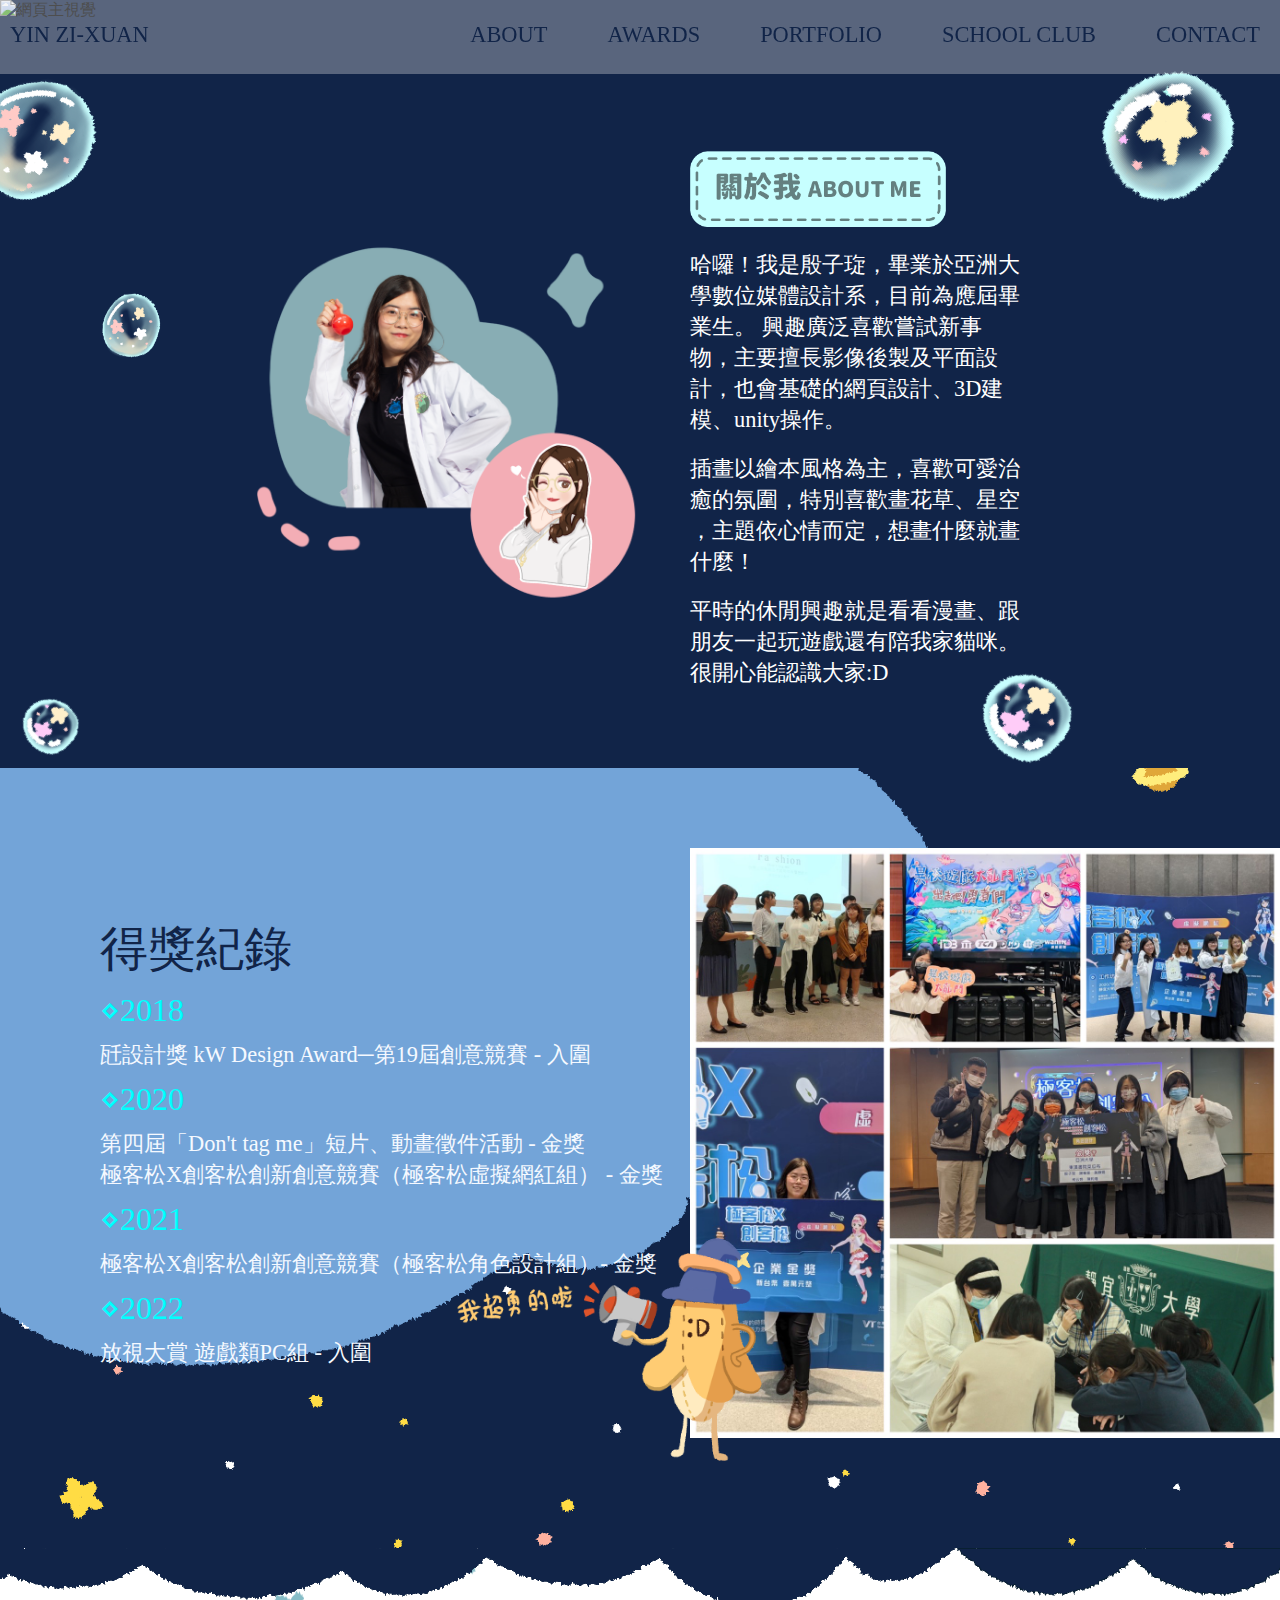
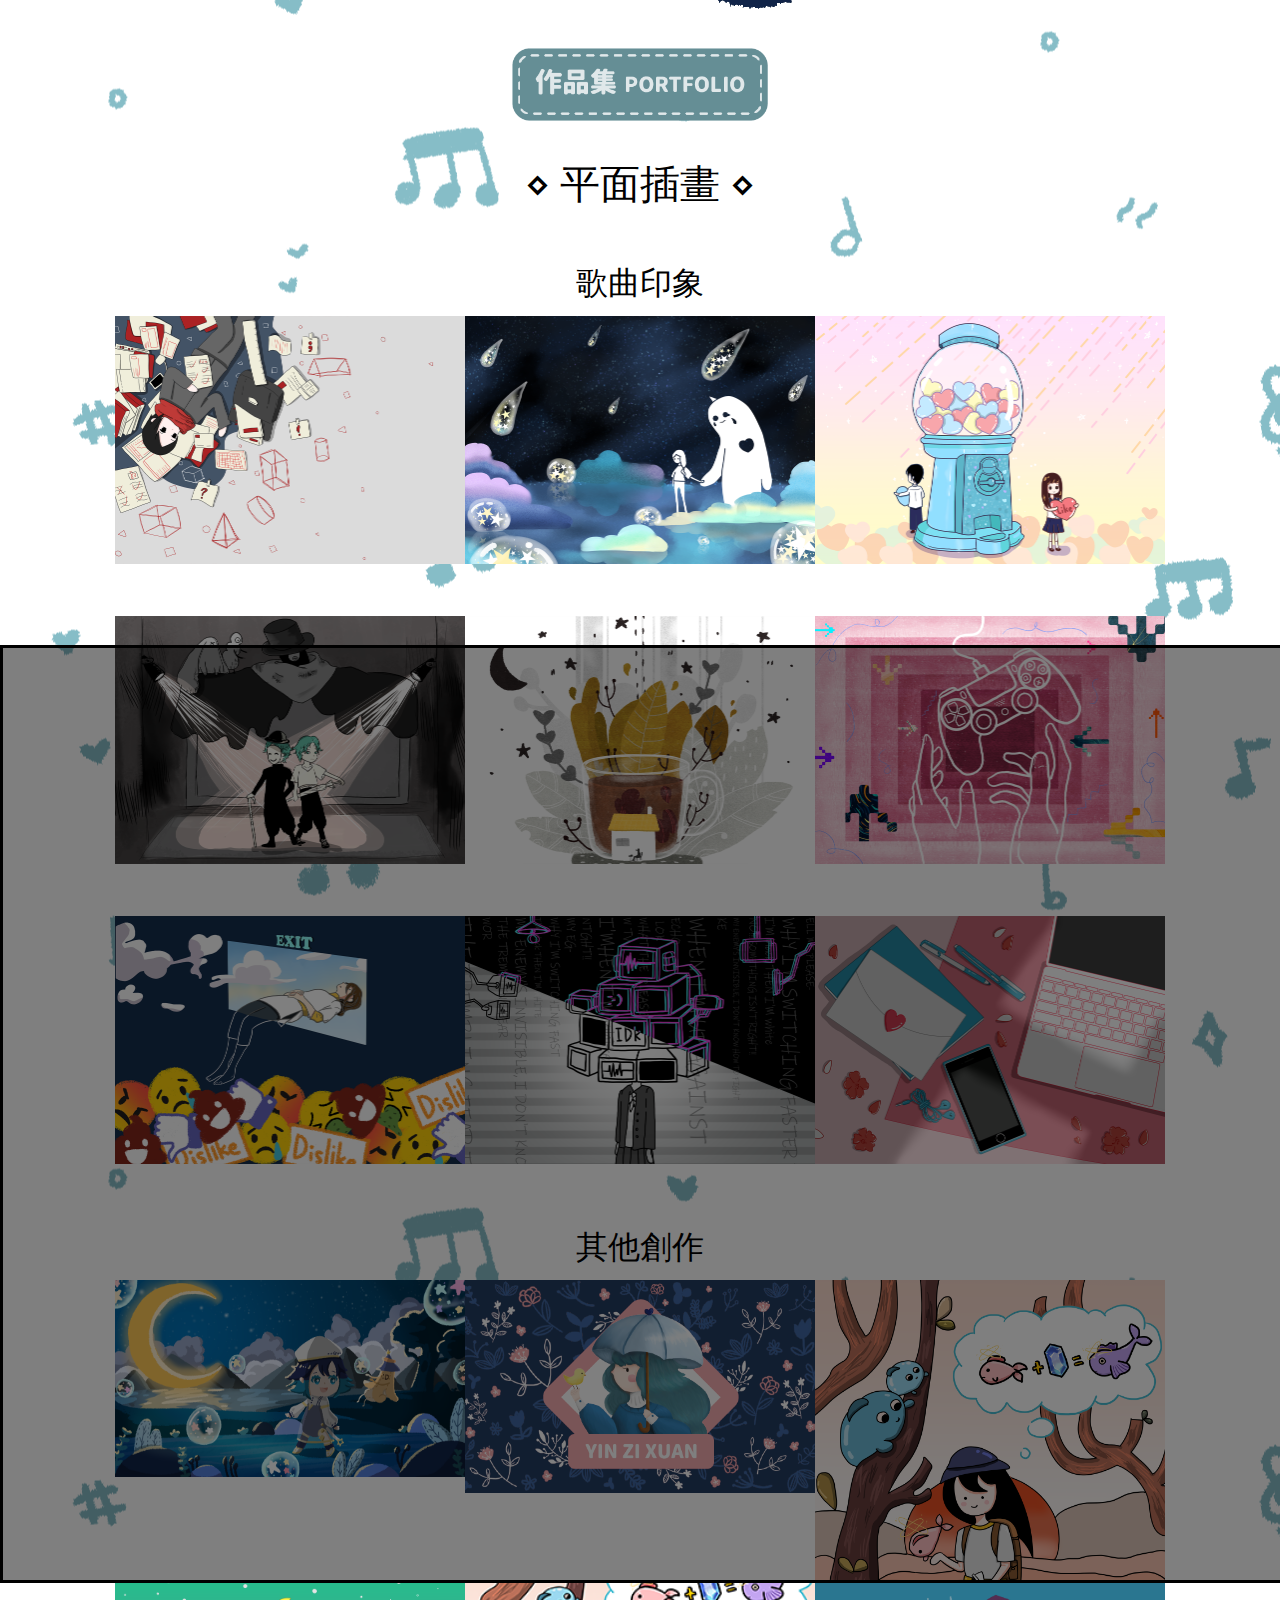
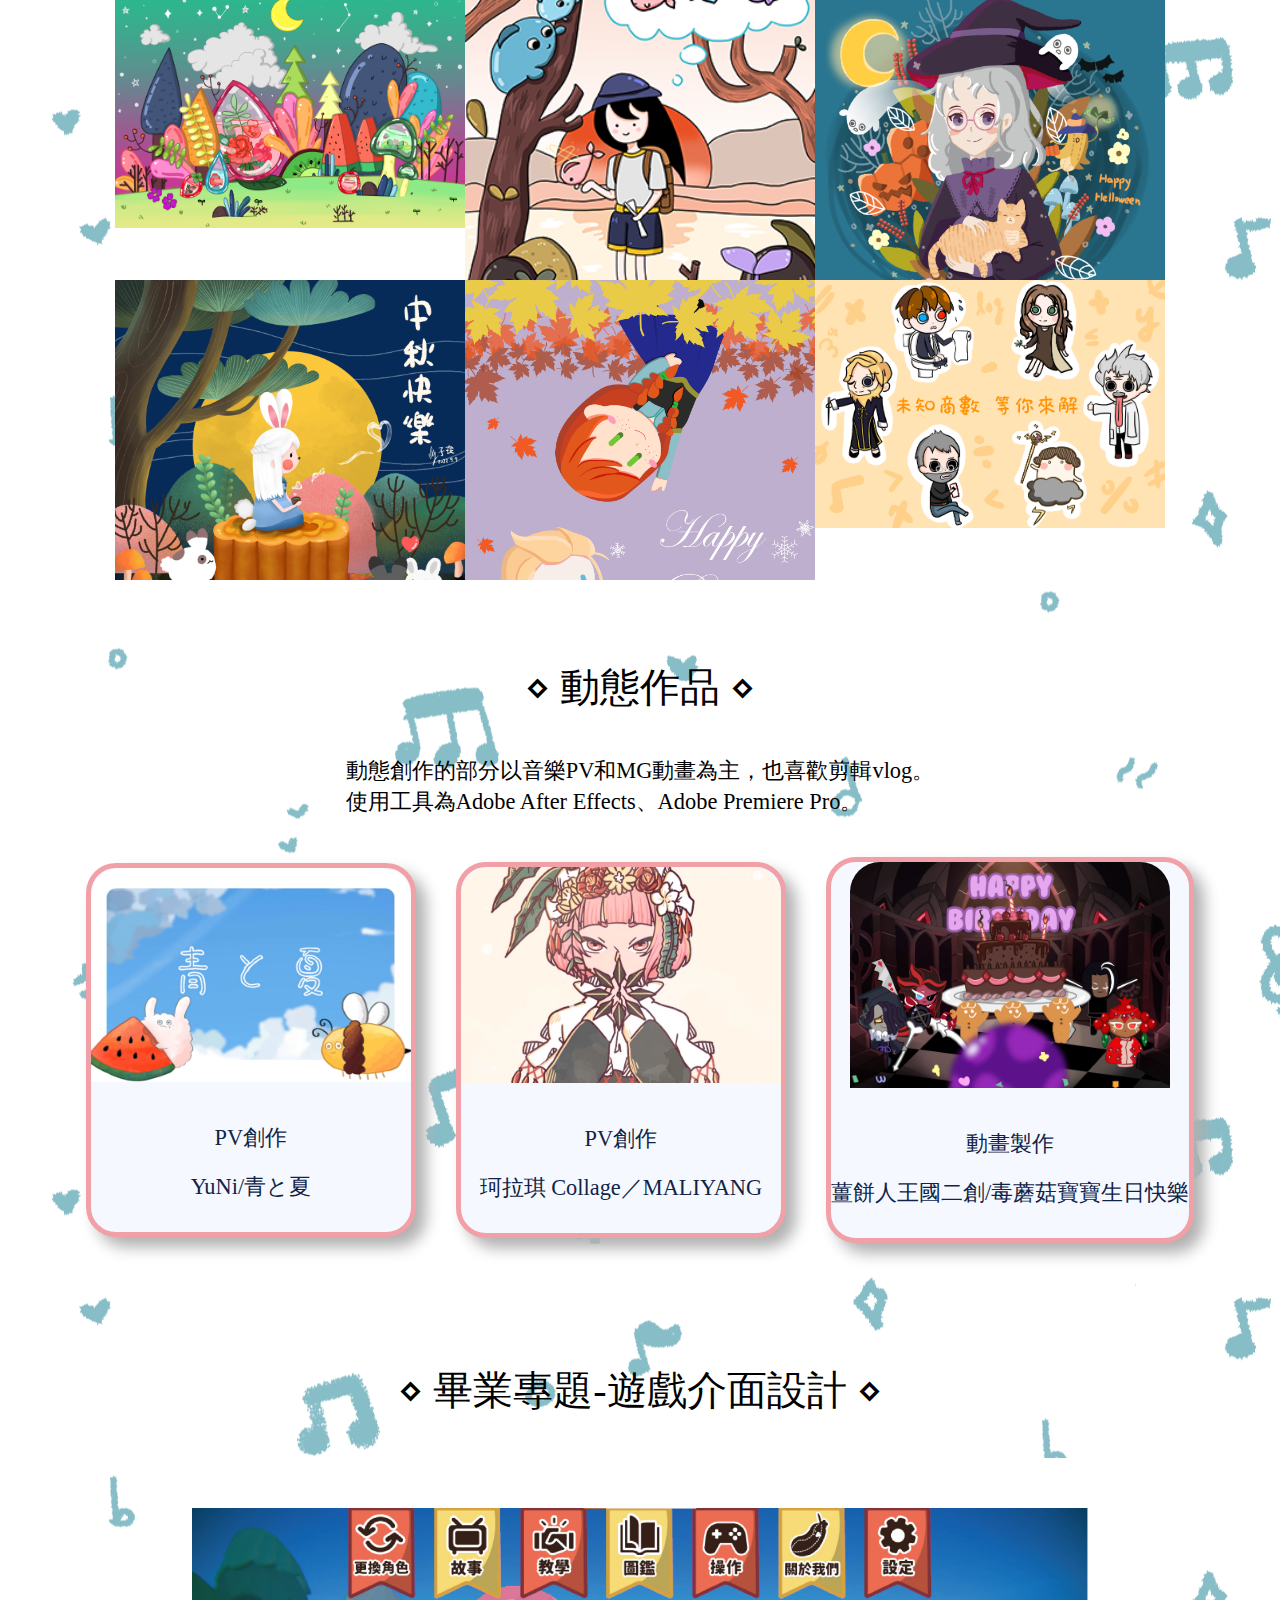
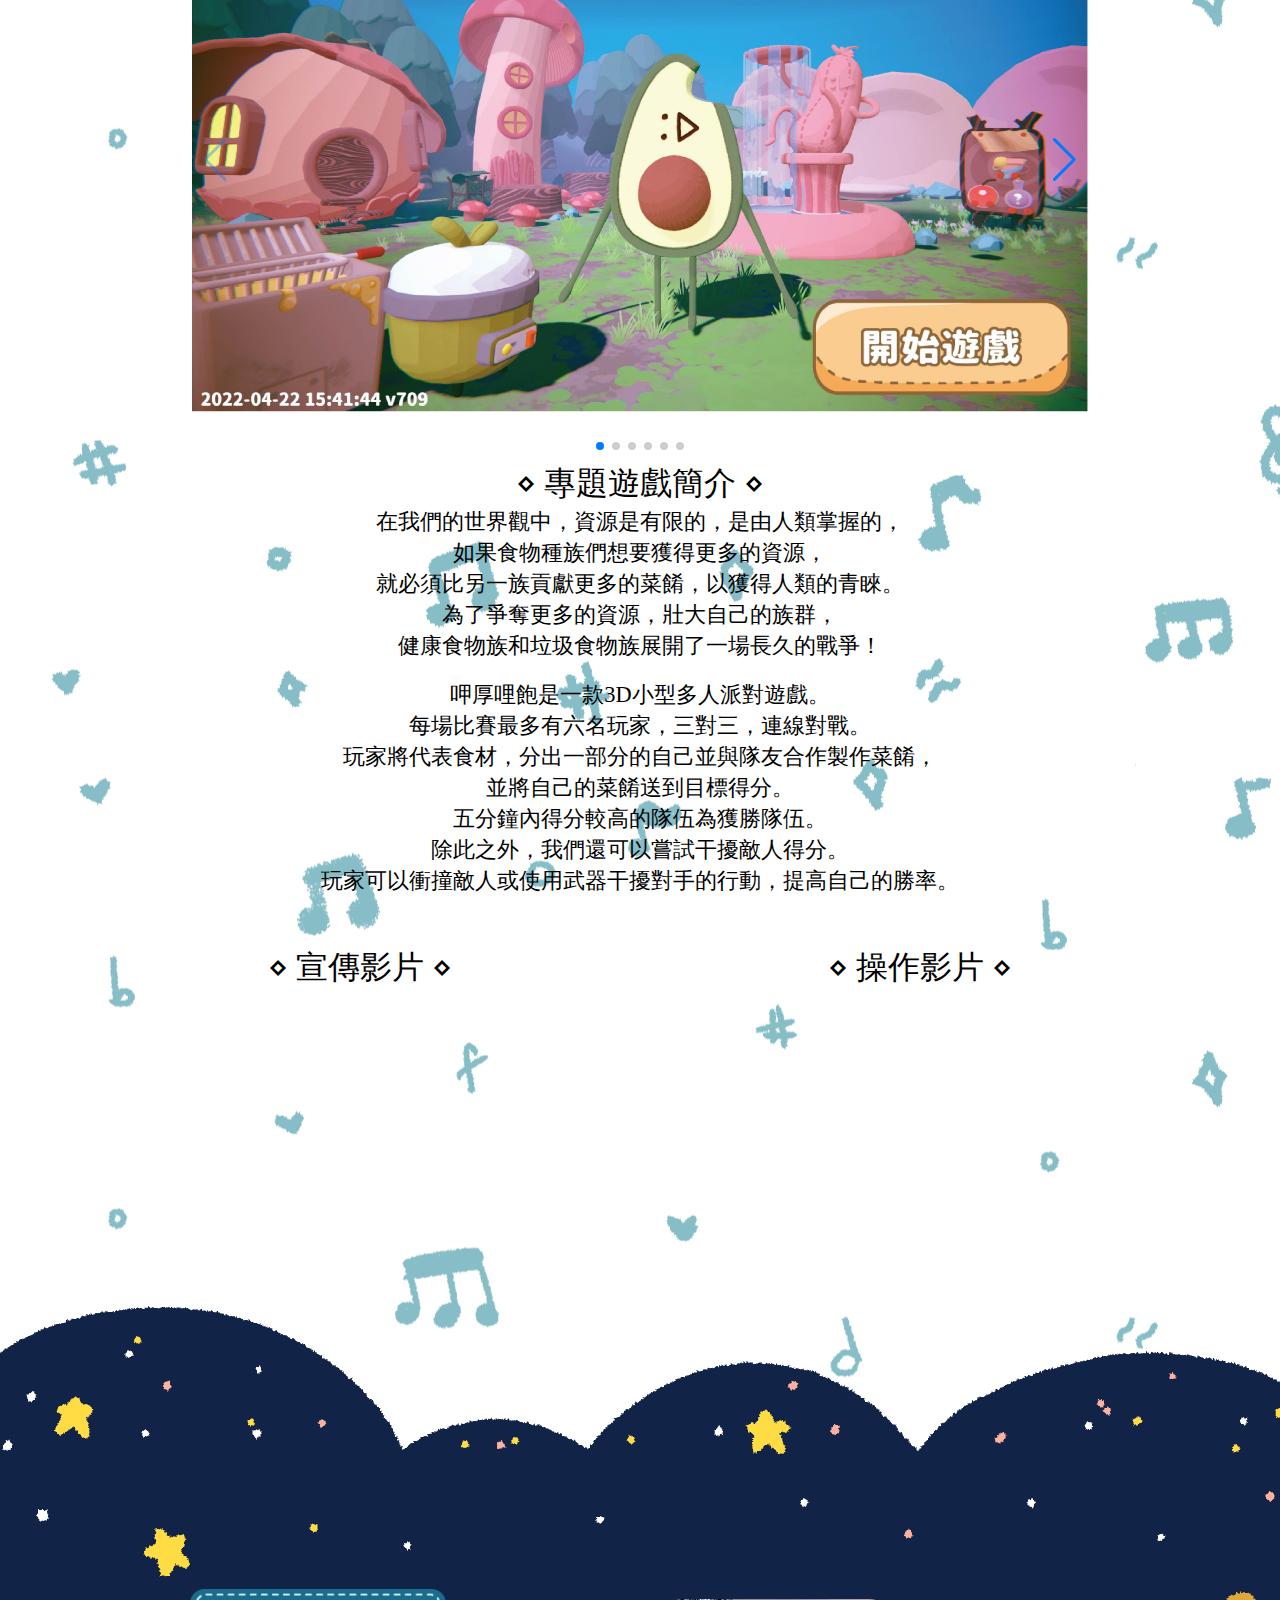
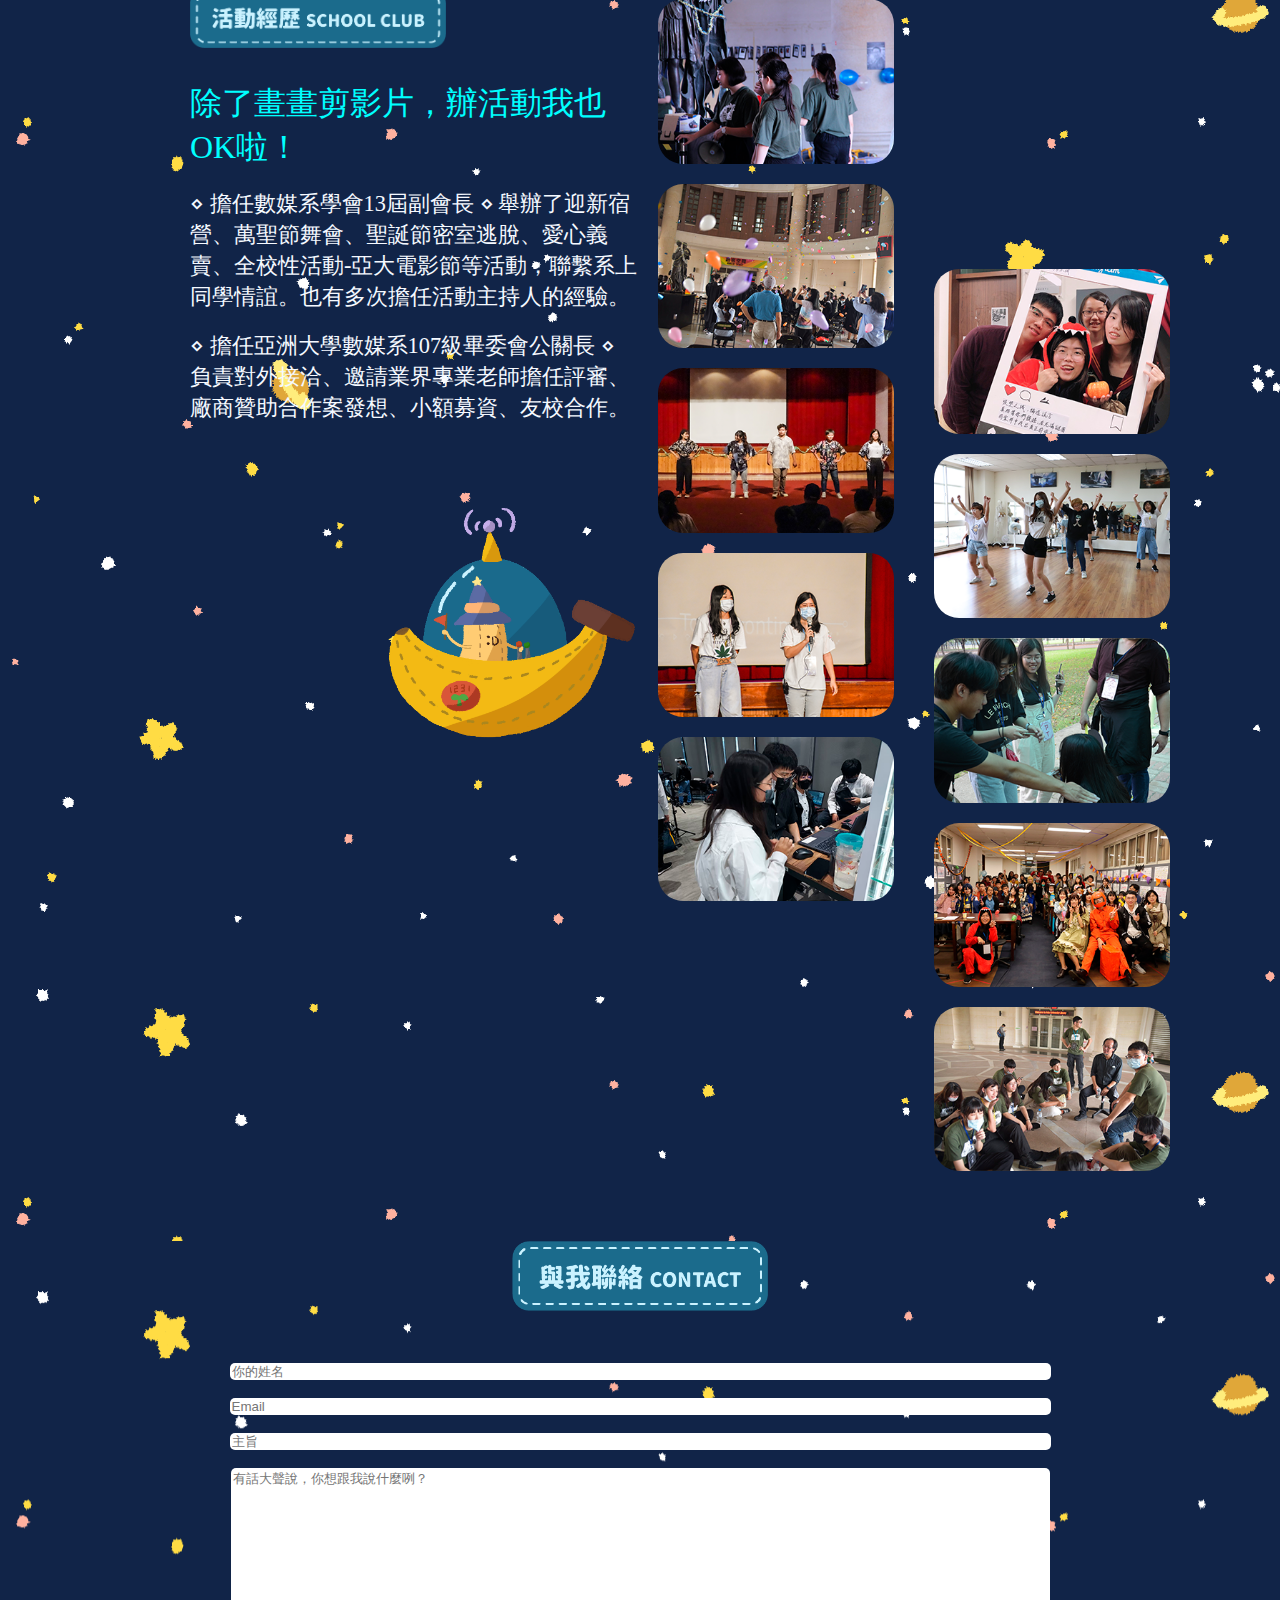
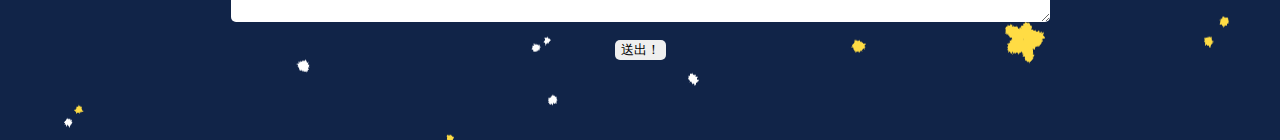
==== index.html @ 39f5e5d0 "更新" ====
<!DOCTYPE html>
<html lang="en">

<head>
    <meta charset="UTF-8">
    <meta http-equiv="X-UA-Compatible" content="IE=edge">
    <meta name="viewport" content="width=device-width, initial-scale=1.0">
    <meta name="viewport" content="width=device-width, initial-scale=1, minimum-scale=1, maximum-scale=1" />
    <title>YIN ZI-XUAN</title>
    <link rel="stylesheet" href="./_css/index.css">
    <link rel="stylesheet" href="https://cdnjs.cloudflare.com/ajax/libs/animate.css/4.1.1/animate.min.css" />
    <link rel="stylesheet" href="https://cdn.jsdelivr.net/npm/swiper@9/swiper-bundle.min.css" />

</head>

<body>
    <header>
        <a name="Top"></a>
        <section id="index">
            <nav>
                <a id="btn_Top" href="#">YIN ZI-XUAN</a>
                <div>
                    <ul>
                        <li><a id="btn_ABout" href="#">ABOUT</a></li>
                        <li><a id="btn_AWARDS" href="#">AWARDS<br></a></li>
                        <li><a id="btn_PORTFOLIO" href="#">PORTFOLIO</a></li>
                        <li><a id="btn_SCHOOL" href="#">SCHOOL CLUB</a></li>
                        <li><a id="btn_CONTACT" href="#">CONTACT</a></li>
                    </ul>
                </div>


            </nav>
            <div>
                <span>Hello!</span>
                <span>I'm Yin ZI-XUAN</span>
            </div>
            <img src="./img/網頁主視覺1130.png" alt="網頁主視覺">
        </section>
    </header>

    <a name="ABOUT"></a>

    <main>
        <section id="ABOUT">
            <div>
                <img src="./img/about.png" alt="殷子琁">
                <div>
                    <div>
                        <img class="titleimg" src="./img/title/about.png" width="200px" alt="">
                    </div>
                    <br>
                    <span>哈囉！我是殷子琁，畢業於亞洲大學數位媒體設計系，目前為應屆畢業生。
                        興趣廣泛喜歡嘗試新事物，主要擅長影像後製及平面設計，也會基礎的網頁設計、3D建模、unity操作。</span><br><br>

                    <span>插畫以繪本風格為主，喜歡可愛治癒的氛圍，特別喜歡畫花草、星空
                        ，主題依心情而定，想畫什麼就畫什麼！</span> <br> <br>

                    <span>平時的休閒興趣就是看看漫畫、跟朋友一起玩遊戲還有陪我家貓咪。</span>

                    <span>很開心能認識大家:D</span>
                </div>
            </div>
            <img src="./img/B1.png" id="BG_bubble">
            <img src="./img/B2.png" id="BG_bubble1">
            <img src="./img/B3.png" id="BG_bubble2">
            <img src="./img/B1.png" id="BG_bubble3">
            <img src="./img/B3.png" id="BG_bubble4">

        </section>

        <a name="AWARDS"></a>

        <section id="AWARDS">
            <div>
                <div>
                    <span class="title_txt">得獎紀錄</span>
                    <span class="title2">⋄2018</span>
                    <span>瓩設計獎 kW Design Award─第19屆創意競賽 - 入圍</span>
                    <span class="title2">⋄2020</span>
                    <span>第四屆「Don't tag me」短片、動畫徵件活動 - 金獎</span>
                    <span>極客松X創客松創新創意競賽（極客松虛擬網紅組） - 金獎</span>
                    <span class="title2">⋄2021</span>
                    <span>極客松X創客松創新創意競賽（極客松角色設計組）- 金獎</span>
                    <span class="title2">⋄2022</span>
                    <span>放視大賞 遊戲類PC組 - 入圍</span>
                </div>
                <img src="./photo/S__5283845.jpg" width="800px" alt="得獎照片">
            </div>
            <img src="./img/Banana_Talk.png" id="Banana_Talk" alt="Banana_Talk">
        </section>

        <a name="PORTFOLIO"></a>

        <section id="PORTFOLIO">
            
            <div id="P_draw">
                <img class="titleimg" src="./img/title/portfolio.png" alt=""><br><br>
                <span class="title_txt">⋄ 平面插畫 ⋄</span>
                <span class="title2">歌曲印象</span>
                
                <dialog class="SongDetail">
                    <figcaption>
                        <img class="animate-zoom" src="">
                        <img class="animate-zoom" src="">
                    </figcaption>
                </dialog>
                <div class="wrapper">
                    <div class="songpic">
                        <img src="./img/song_1.png" alt="">
                    </div>
                    <div class="songpic">
                        <img src="./img/song_3.png" alt="">
                    </div>
                    <div class="songpic">
                        <img src="./img/song_5.png" alt="">
                    </div>
                    <div class="songpic">
                        <img src="./img/song_7.png" alt="">
                    </div>
                    <div class="songpic">
                        <img src="./img/song_9.png" alt="">
                    </div>
                    <div class="songpic">
                        <img src="./img/song_11.png" alt="">
                    </div>
                    <div class="songpic">
                        <img src="./img/song_13.png" alt="">
                    </div>
                    <div class="songpic">
                        <img src="./img/song_15.png" alt="">
                    </div>
                    <div class="songpic">
                        <img src="./img/song_17.png" alt="">
                    </div>
                </div>




                <span class="title2">其他創作</span>
                <div class="wrapper">
                    <div class="otherpic"><img src="./img/other1.png" alt=""></div>
                    <div class="otherpic"><img src="./img/other2.png" alt=""></div>
                    <div class="otherpic"><img src="./img/other3.png" alt=""></div>
                    <div class="otherpic"><img src="./img/other4.png" alt=""></div>
                    <div class="otherpic"><img src="./img/other5.png" alt=""></div>
                    <div class="otherpic"><img src="./img/other6.png" alt=""></div>
                    <div class="otherpic"><img src="./img/other7.png" alt=""></div>
                    <div class="otherpic"><img src="./img/other8.jpg" alt=""></div>
                    <div class="otherpic"><img src="./img/other9.png" alt=""></div>
                </div>

            </div>

            <div id="P_animate">
                <span class="title_txt">⋄ 動態作品 ⋄</span>
                <div>
                    <span>動態創作的部分以音樂PV和MG動畫為主，也喜歡剪輯vlog。</span><br>
                    <span>使用工具為Adobe After Effects、Adobe Premiere Pro。</span>
                </div>
                <div id="card">
                    <a href="https://youtu.be/YUCconDTKC0" target="_blank">
                        <div>
                            <img src="./img/card1.png" alt="">
                            <span>PV創作</span><br>
                            <span>YuNi/青と夏</span>
                        </div>
                    </a>
                    <a href="https://youtu.be/FOV6KeNfFWw" target="_blank">
                        <div>
                            <img src="./img/card2.png" alt="">
                            <span>PV創作</span><br>
                            <span>珂拉琪 Collage／MALIYANG</span>
                        </div>
                    </a>
                    <a href="https://youtu.be/XTz-hQ6F1hE" target="_blank">
                        <div>
                            <img src="./img/card3.png" alt="">
                            <span>動畫製作</span><br>
                            <span>薑餅人王國二創/毒蘑菇寶寶生日快樂</span>
                        </div>
                    </a>
                </div>
            </div>


            <div id="P_foodwar">
                <span class="title_txt">⋄ 畢業專題-遊戲介面設計 ⋄</span>
                <div class="swiper mySwiper">
                    <div class="swiper-wrapper">
                        <div class="swiper-slide"><img src="./img/carousel_1.jpg" alt=""></div>
                        <div class="swiper-slide"><img src="./img/carousel_2.png" alt=""></div>
                        <div class="swiper-slide"><img src="./img/carousel_3.jpg" alt=""></div>
                        <div class="swiper-slide"><img src="./img/carousel_4.jpg" alt=""></div>
                        <div class="swiper-slide"><img src="./img/carousel_5.jpg" alt=""></div>
                        <div class="swiper-slide"><img src="./img/carousel_6.jpg" alt=""></div>
                    </div>
                    <div class="swiper-button-next"></div>
                    <div class="swiper-button-prev"></div>
                    <div class="swiper-pagination"></div>
                </div>
                <div>
                    <div>
                        <span class="title2">⋄ 專題遊戲簡介 ⋄</span>
                        <br>
                        <span>在我們的世界觀中，資源是有限的，是由人類掌握的， <br> 如果食物種族們想要獲得更多的資源，<br> 就必須比另一族貢獻更多的菜餚，以獲得人類的青睞。<br>
                            為了爭奪更多的資源，壯大自己的族群， <br> 健康食物族和垃圾食物族展開了一場長久的戰爭！</span><br><br>

                        <span>呷厚哩飽是一款3D小型多人派對遊戲。 <br>
                            每場比賽最多有六名玩家，三對三，連線對戰。<br>
                            玩家將代表食材，分出一部分的自己並與隊友合作製作菜餚， <br> 並將自己的菜餚送到目標得分。<br>
                            五分鐘內得分較高的隊伍為獲勝隊伍。</span><br>

                        <span>除此之外，我們還可以嘗試干擾敵人得分。<br>
                            玩家可以衝撞敵人或使用武器干擾對手的行動，提高自己的勝率。</span>
                        <div>
                            <div>
                                <span class="title2">⋄ 宣傳影片 ⋄</span>
                                <iframe width="560" height="315" src="https://www.youtube.com/embed/FghEa6_rdyA"
                                    title="YouTube video player" frameborder="0"
                                    allow="accelerometer; autoplay; clipboard-write; encrypted-media; gyroscope; picture-in-picture"
                                    allowfullscreen></iframe>
                            </div>
                            <div>
                                <span class="title2">⋄ 操作影片 ⋄</span>
                                <iframe width="560" height="315" src="https://www.youtube.com/embed/_24FpoMENUA"
                                    title="YouTube video player" frameborder="0"
                                    allow="accelerometer; autoplay; clipboard-write; encrypted-media; gyroscope; picture-in-picture"
                                    allowfullscreen></iframe>
                            </div>

                        </div>

                    </div>
                </div>
            </div>


        </section>

        <a name="SCHOOL"></a>

        <section id="SCHOOL_CLUB">
            <div>
                <img src="./img/title/schoolclub.png" class="titleimg" alt="">
                <div>
                    <span class="title2">除了畫畫剪影片，辦活動我也OK啦！</span>
                    <br><br>
                    <span>⋄ 擔任數媒系學會13屆副會長 ⋄</span>
                    <span>舉辦了迎新宿營、萬聖節舞會、聖誕節密室逃脫、愛心義賣、全校性活動-亞大電影節等活動，聯繫系上同學情誼。也有多次擔任活動主持人的經驗。</span>
                    <br><br>
                    <span>⋄ 擔任亞洲大學數媒系107級畢委會公關長 ⋄</span>
                    <span>負責對外接洽、邀請業界專業老師擔任評審、廠商贊助合作案發想、小額募資、友校合作。
                    </span>
                </div>
                <img src="./img/Banana_UFO.png" alt="Banana_UFO" id="Banana_UFO" class="sticky-top">
            </div>

            <div class="CLUB_photo">
                <!-- img*4-->
                <img src="./photo/1.png" alt="">
                <img src="./photo/2.png" alt="">
                <img src="./photo/4.png" alt="">
                <img src="./photo/5.png" alt="">
                <img src="./photo/7.png" alt="">
            </div>
            <div class="CLUB_photo">
                <!-- img*4-->
                <img src="./photo/6.png" alt="">
                <img src="./photo/8.png" alt="">
                <img src="./photo/9.png" alt="">
                <img src="./photo/11.png" alt="">
                <img src="./photo/12.png" alt="">
            </div>

        </section>

        <a name="CONTACT"></a>

        <section id="CONTACT">
            <div>
                <img class="titleimg" src="./img/title/contact.png" width="400px" alt="">
            </div>
            <br>
            <div id="mail">
                <form enctype="text/plain" accept-charset="utf-8">
                    <!-- 寄件者姓名    -->
                    <input id="nameText" type="text" name="Name" value size="100" rows="3" placeholder="你的姓名" required>

                    <br>
                    <!-- 寄件者email -->
                    <input id="emailText" type="email" name="Email" value size="100" placeholder="Email" required>
                    <br>
                    <!-- 郵件主旨 -->
                    <input id="subText" type="text" name="Subject" value size="100" aria-invalid="false"
                        placeholder="主旨" required>
                    <br>
                    <!-- 郵件內容 -->
                    <textarea id="bodyText" name="your-message" cols="100" rows="10" aria-required="true"
                        aria-invalid="false" placeholder="有話大聲說，你想跟我說什麼咧？" required></textarea>
                    <br>
                    <!-- 傳送按鈕 -->
                    <div>
                        <input type="button" value="送出！" onclick="submitHandler();">
                        <a id="mailTo"></a>
                    </div>

                </form>
            </div>

        </section>
    </main>

    <script src="https://code.jquery.com/jquery-3.6.0.min.js"></script>
    <script src="https://cdn.jsdelivr.net/npm/swiper@9/swiper-bundle.min.js"></script>
    <script src="./_js/index.js"></script>
</body>

</html>
---- _css/index.css ----
/* 字型引用 */
@font-face {
    font-family: 'GenJyuuGothic-Heavy';
    src: local("GenJyuuGothic-Heavy"),
        url('../fort/GenJyuuGothic-Heavy.woff') format("woff"),
        url('../fonts/GenJyuuGothic-Heavy.ttf') format("opentype"),
        url('../fonts/GenJyuuGothic-Heavy..eot') format("embedded-opentype");
}

:root {
    --MainBlue: #112448;
    --White: #f5f9ff;
    --Pink: #F2A0A7;
}


/* 字型 */
body {
    font-family: GenJyuuGothic-Heavy;
    overflow-x: hidden;
    margin: 0;
}

span {
    font-size: 1.4rem;
}

a {
    text-decoration: none;
    color: var(--MainBlue)
}

section {
    padding: 0 0 50px 0;
}

#CONTACAT {
    background-image: url(./img/bg_star.png);
    background-repeat: repeat;


}

#ABOUT {
    background-color: var(--MainBlue);
    color: white;
    position: relative;
    display: flex;
    flex-direction: row;
    align-items: center;
    justify-content: center;
    padding: 80px;
}

#ABOUT>div {
    display: inline-flex;
    flex-direction: row;
    width: 60vw;
    display: flex;
    align-items: center;
    justify-content: center;
    padding: 0 30px;
    min-width: 300px;

}

#ABOUT>div>img {
    width: 30vw;
    padding-right: 50px;
}

#ABOUT>div>div>img {
    width: 10vw;
}

nav {
    background-color: rgba(228, 228, 228, 0.342);
    display: flex;
    flex-direction: row;
    align-items: center;
    justify-content: space-between;
    position: fixed;
    left: 0;
    top: 0;
    width: 100%;
    z-index: 1025;
    font-size: 1.4rem;
    color: var(--MainBlue);
    padding: 0 40px 0 10px;
}

nav>div>ul {
    display: flex;
}

nav>div>ul>li {
    list-style-type: none;
    text-align: center;
    margin: 0 30px;
}

nav>a:after,
nav>div>ul>li>a:after {
    display: block;
    content: '';
    border-bottom: solid 3px var(--MainBlue);
    transform: scaleX(0);
    transform-origin: 0%;
    transition: transform 250ms ease-in-out;
}

nav>a:hover:after,
nav>div>ul>li>a:hover:after {
    transform: scaleX(1);
}

#index {
    background-color: var(--MainBlue);
    position: relative;
}

#index>img {
    width: 100%;
    margin: auto;
}

#index>div {
    display: flex;
    flex-direction: column;
    position: absolute;
    left: 250px;
    top: 130px;
}

#index>div>span {
    font-size: 5rem;
    -webkit-text-stroke: 3px var(--White);
    color: transparent;
    border-radius: 10px;
    padding: 15px;
    letter-spacing: 0.02em;
}

#AWARDS {
    background-image: url(../img/bg_award.png), url(../img/bg_star.png);
    background-repeat: no-repeat, repeat;
    background-position: bottom left, center;
    position: relative;
    display: flex;
    align-items: flex-start;
    justify-content: center;
    padding: 80px 0px;
    width: 100%;
}

#AWARDS>div {
    display: flex;
    align-items: center;
    justify-content: space-between;
    color: var(--White);
    padding: 0px 0px 30px 100px;

}

#AWARDS>div>img {
    width: 50%;
}

#AWARDS>div>div {
    display: flex;
    flex-direction: column;
}

#AWARDS div>span.title2{
    color: aqua;
}

#AWARDS div>span.title_txt{
    color:var(--MainBlue);
    font-size: 3rem;
}

#PORTFOLIO {
    padding: 100px 0px;
    display: flex;
    flex-direction: column;
    align-items: center;
    justify-content: center;
    background-image: url(../img/bg_boder.png),url(../img/bg_bodertop.png), url(../img/bg.png);
    background-repeat: repeat-x,repeat-x, repeat;
    background-position: top,bottom,center;
}

#PORTFOLIO .title_txt{
    margin-bottom: 40px;
}

#PORTFOLIO>div {
    display: flex;
    flex-direction: column;
    align-items: center;
    justify-content: center;
}

#P_draw{
    text-align: center;
}

#P_animate>div>a>div {
    display: flex;
    flex-direction: column;
    align-items: center;
    justify-content: center;
    border: 5px solid var(--Pink);
    border-radius: 30px;
    background-color: var(--White);
    padding: 0px 0px 30px 0px;
    transition: transform 0.3s ease;
    -webkit-box-shadow: 10px 10px 15px 0px rgba(176, 176, 176, 1);
    -moz-box-shadow: 10px 10px 15px 0px rgba(176, 176, 176, 1);
    box-shadow: 10px 10px 15px 0px rgba(176, 176, 176, 1);
}

#P_animate>div>a>div:hover {
    transform: translateY(-10%);
}

#card {
    display: flex;
    flex-direction: row;
    align-items: center;
    justify-content: center;
}

#card>a {
    padding: 40px 20px;

}

#P_animate>div>a>div>img {
    width: 25vw;
    margin-bottom: 40px;
    border-radius: 30px 30px 0 0;
}

#P_animate{
    padding: 80px 0;
}

#P_foodwar>div{
    width: 70vw;
    display: flex;
    flex-direction: column;
    align-items: center;
    justify-content: center;
    text-align: center;
}

#P_foodwar>div>div>div{
    display: flex;
    padding: 50px 0;
}
/* ------------------------ */
 .swiper {
      width: 100%;
      height: 100%;
    }

    .swiper-slide {
      text-align: center;
      font-size: 18px;
      background: #fff;
      display: flex;
      justify-content: center;
      align-items: center;
    }

    .swiper-slide img {
      display: block;
      width: 100%;
      height: 100%;
      object-fit: cover;
    }

/* ----------------------------------- */


#SCHOOL_CLUB {
    background-image: url(../img/bg_star.png);
    display: flex;
    justify-content: center;
    padding: 100px 0 60px 100px;
    position: relative;
    color: var(--White);
}


#SCHOOL_CLUB>div:nth-child(1) {
    width: 35vw;
}


#SCHOOL_CLUB>div:nth-child(2) {
    padding: 30px 10px;

}

#SCHOOL_CLUB>div:nth-child(3) {
    padding: 300px 10px 0px 10px;

}

#SCHOOL_CLUB>div:nth-child(1)>img:nth-child(1){
    width: 20vw;
    margin:30px 0px;
}

#SCHOOL_CLUB span.title2{
    color: aqua;
}



.CLUB_photo {
    display: flex;
    flex-direction: column;
    width: 20vw;
}

.CLUB_photo img {
    margin: 10px;
    border-radius: 25px;
    border: 2px;
}


#CLUB_photo2 {
    margin-top: 200px;
}

#Banana_UFO {
    position: sticky;
    top: 0;
    width: 20vw;
    float: right;
    padding-top: 70px;

}

#CLUB_text {
    width: 70%;
    color: var(--White);

}

.titleimg {
    width: 20vw;
}

.title_txt {
    font-size: 2.5rem;
}

.title2{
    font-size: 2rem;
    margin: 10px 0px;
}

.SongDetail{
    /* position:fixed; */
    width: 100vw;
    height: 100vh;
    background-color: hsla(0, 0%, 0%, 0.5);

    display: flex;
    flex-direction: column;
    justify-content: center;
    align-items: center;

    z-index:50 ;
}

#P_draw>dialog>figcaption{
    display: flex;
    align-items: center;
    justify-content: center;
}

#P_draw>dialog img{
    width: 45vw;
    padding: 30px;
}

.wrapper {
    display: grid;
    grid-template-columns: 1fr 1fr 1fr;
  }

  .wrapper>div{
    width: 350px;
    height: 300px;
    overflow: hidden;
  }

  .wrapper>div>img{
    width: 100%;
    object-fit: cover;
  }

#CONTACT {
    background-image: url(../img/bg_star.png);
    display: flex;
    flex-direction: column;
    align-items: center;
}

#mail>form {
    width: 70vw;
    display: flex;
    flex-direction: column;
    align-items: center;
    justify-content: center;
    padding: 30px;
}



/* 背景裝飾 */
#BG_bubble {
    position: absolute;
    top: 0;
    left: -30px;
    rotate: 45deg;
    width: 10vw;
}

#BG_bubble1 {
    position: absolute;
    top: 0;
    right: 30px;
    rotate: 45deg;
    width: 12vw;
}

#BG_bubble2 {
    position: absolute;
    bottom: 10px;
    left: 20px;
    rotate: 45deg;
    width: 5vw;
}

#BG_bubble3 {
    position: absolute;
    top: 220px;
    left: 100px;
    width: 5vw;
}

#BG_bubble4 {
    position: absolute;
    bottom:0;
    right: 200px;
    rotate: 45deg;
    width: 8vw;
}

#Banana_Talk {
    position: absolute;
    bottom: 80px;
    left: 450px;
    width: 25vw;
}

#bodertop {
    position: absolute;
    top: -170px;
    left: 0;
    width: 100%;
    overflow: hidden;

}

input {
    border: 0px;
    border-radius: 5px;

}

textarea {
    border: 0px;
    border-radius: 5px;
}
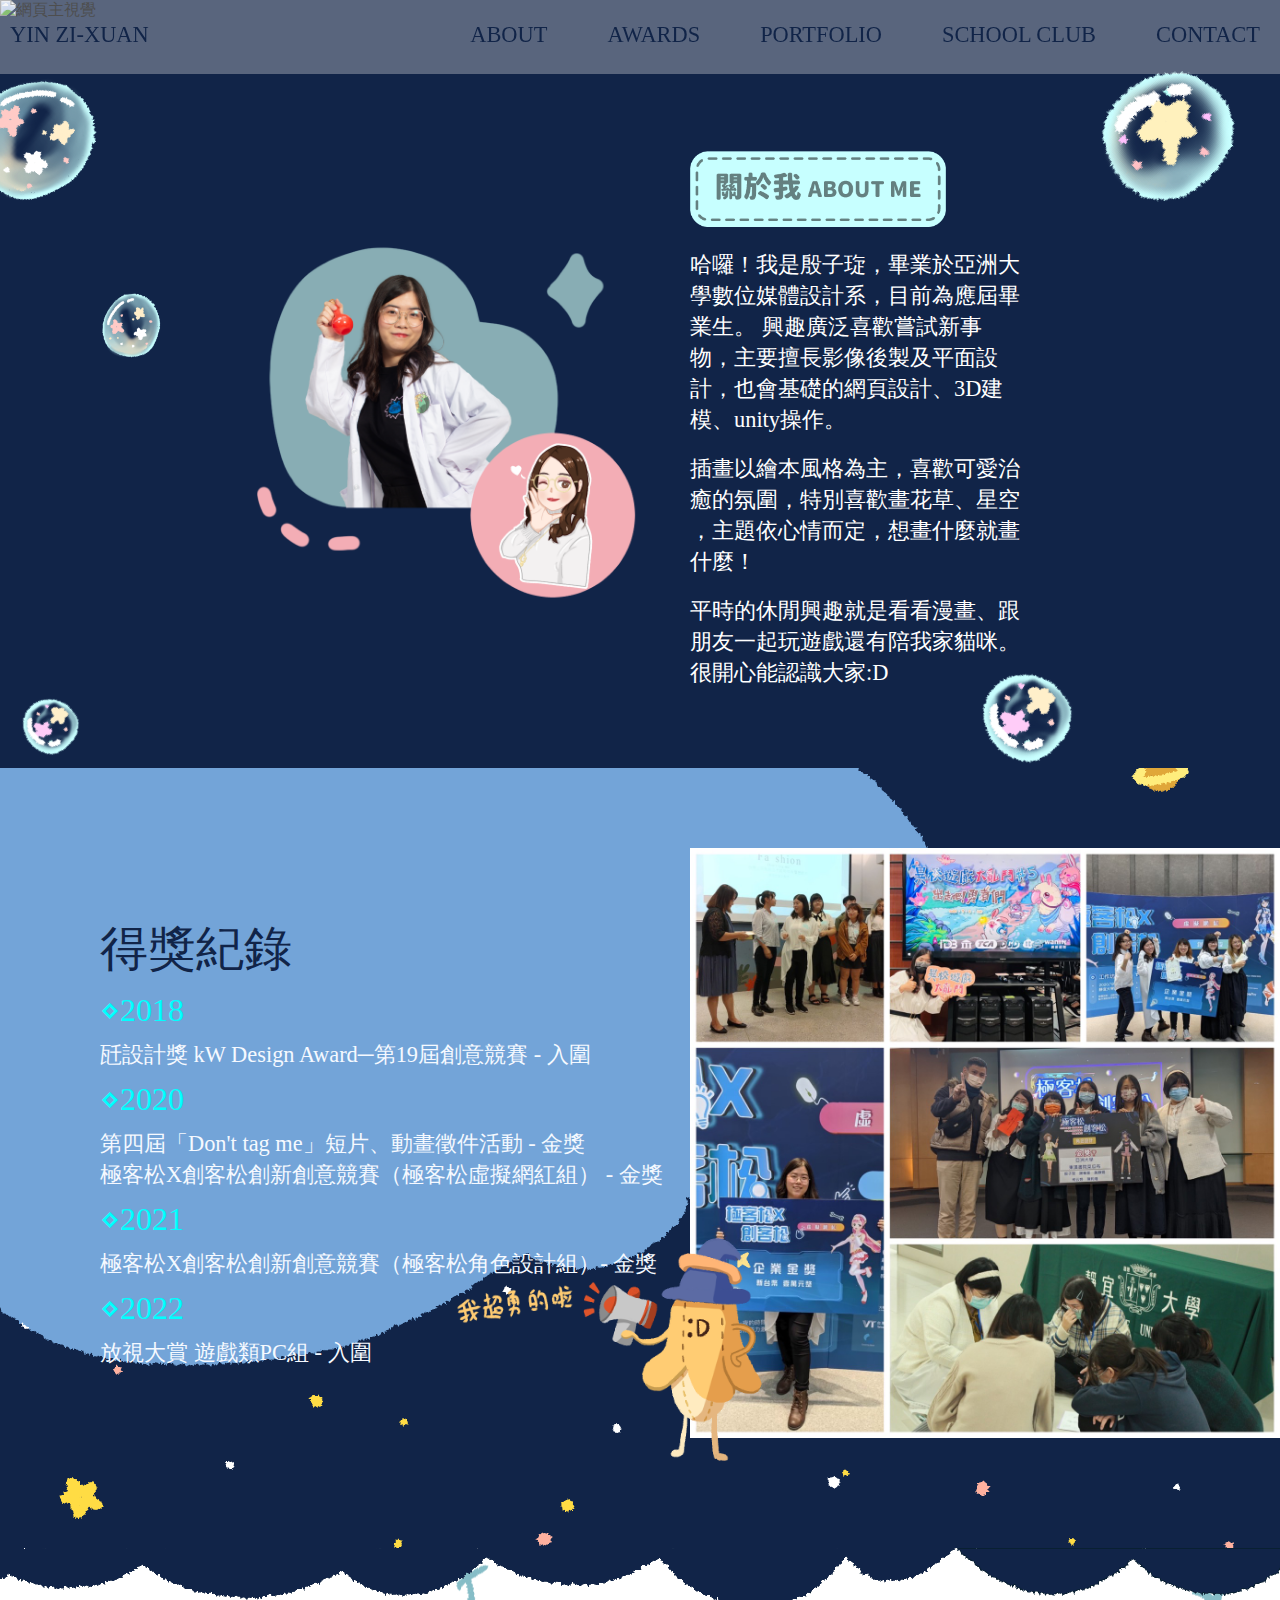
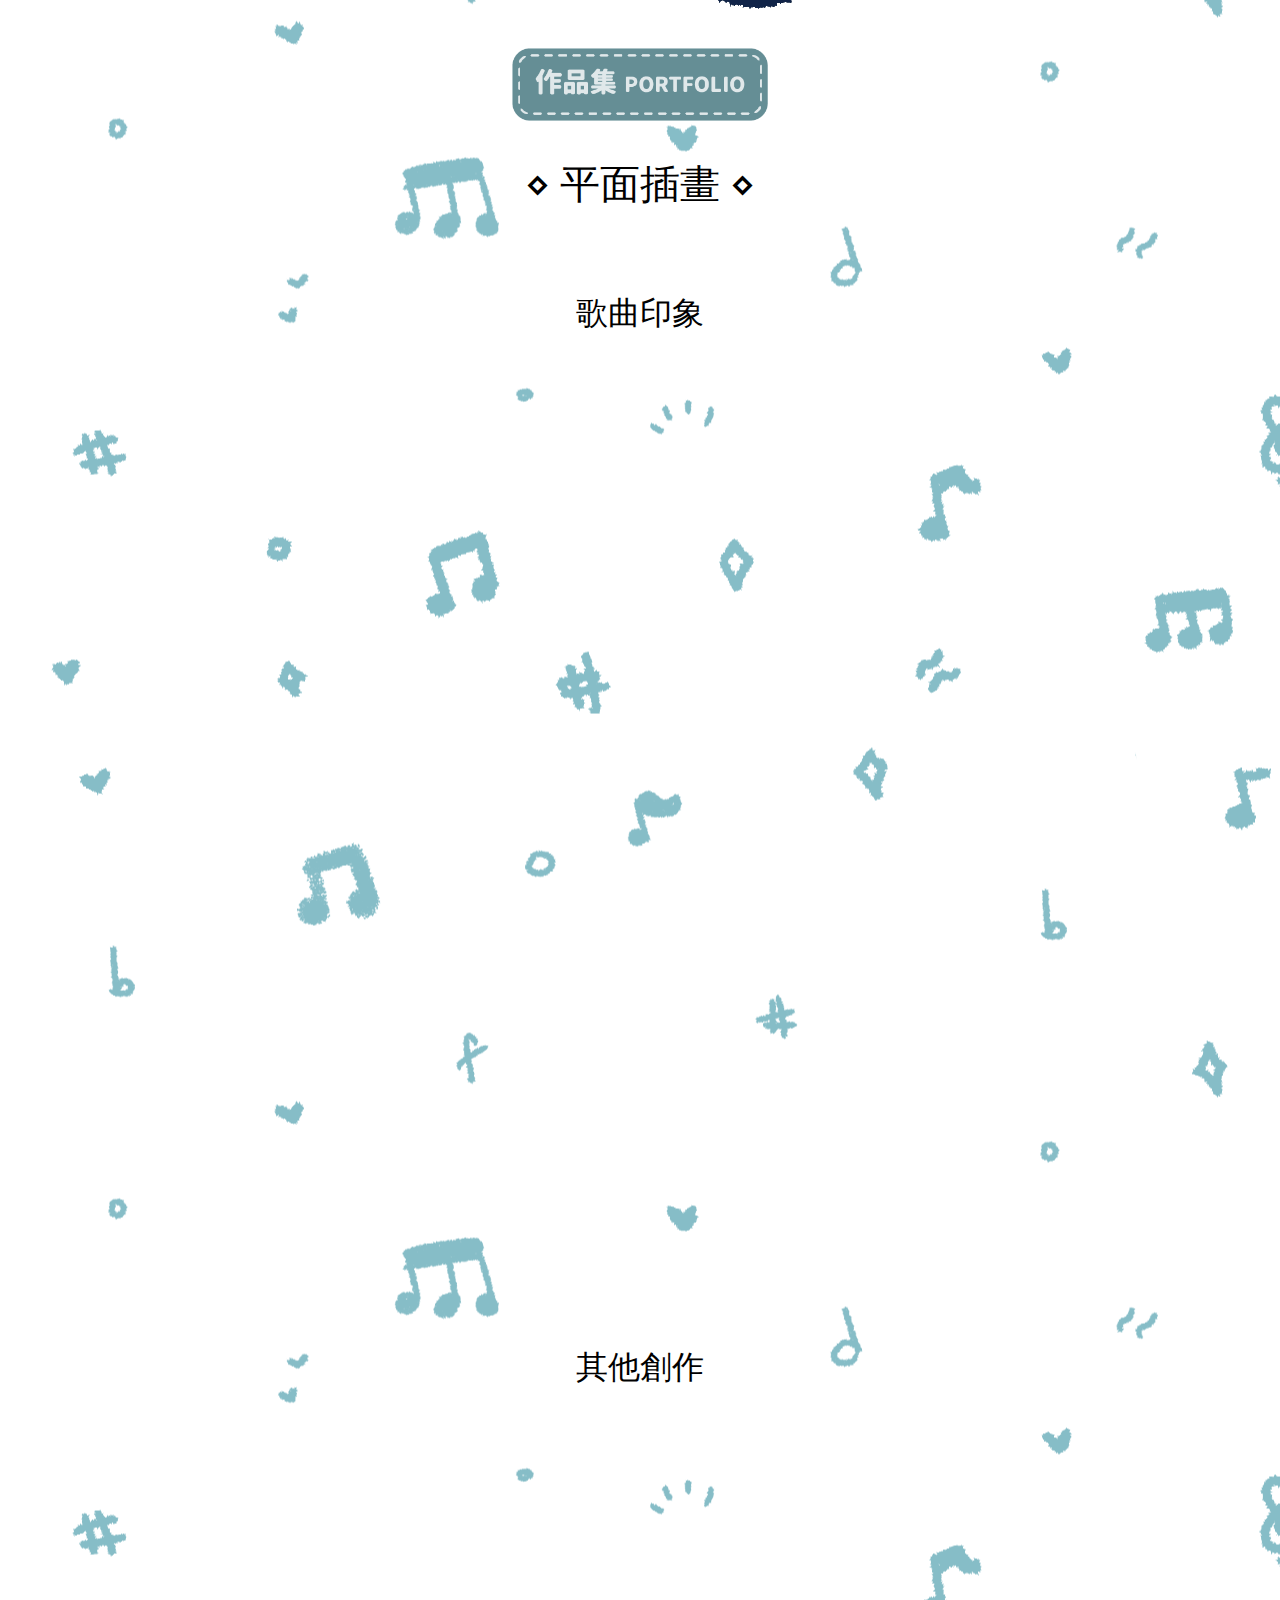
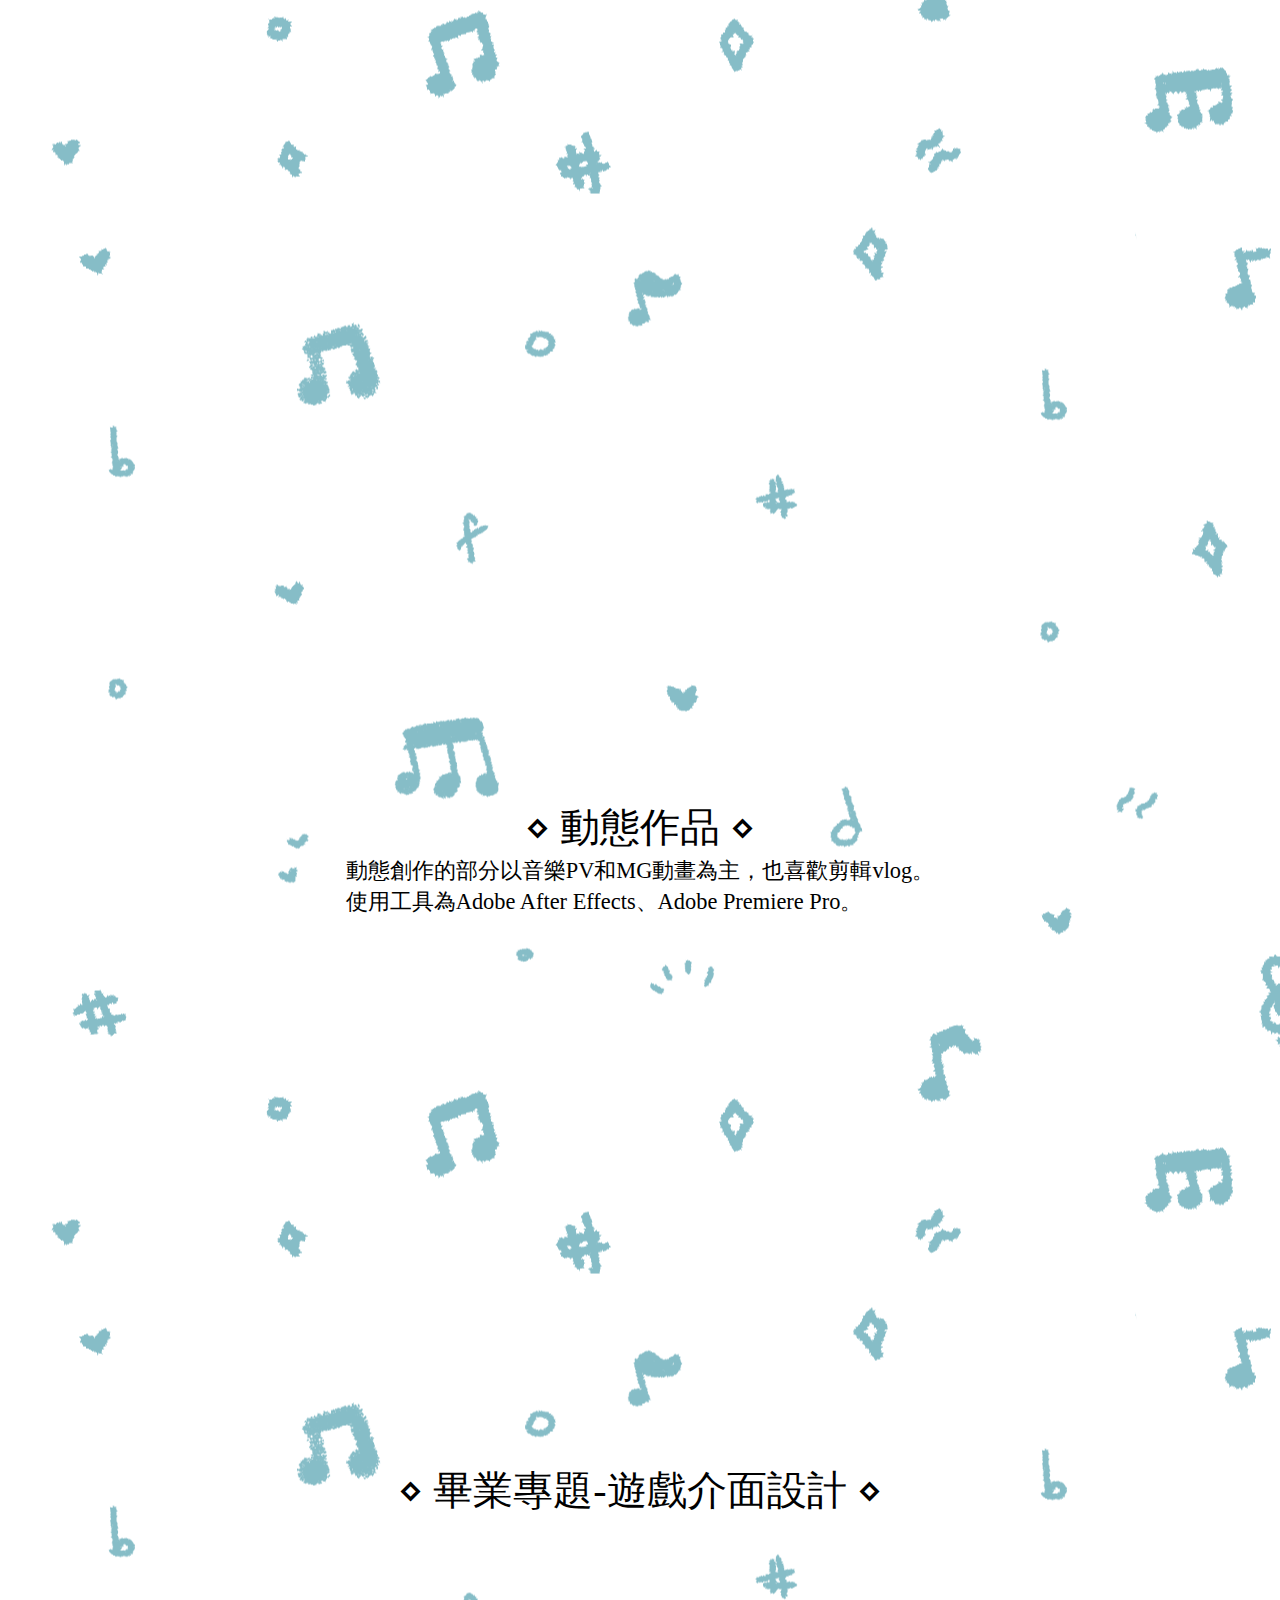
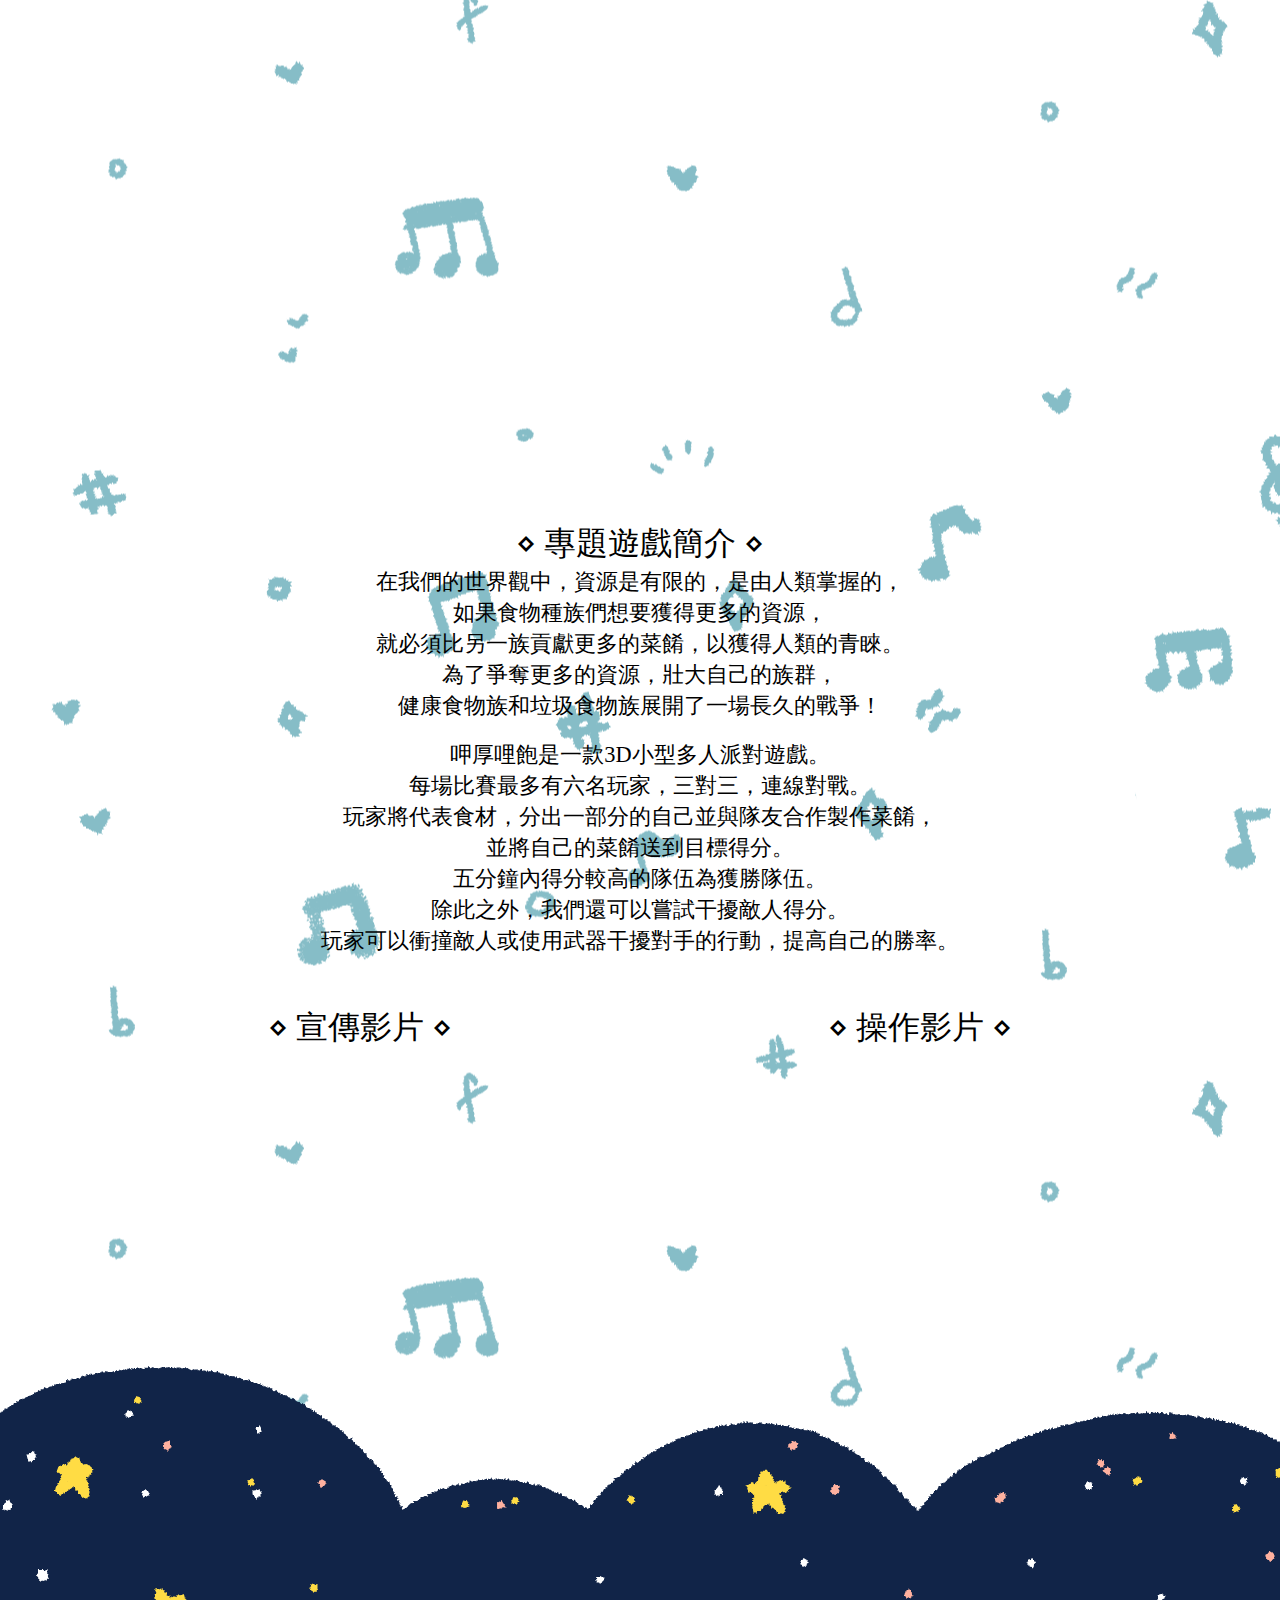
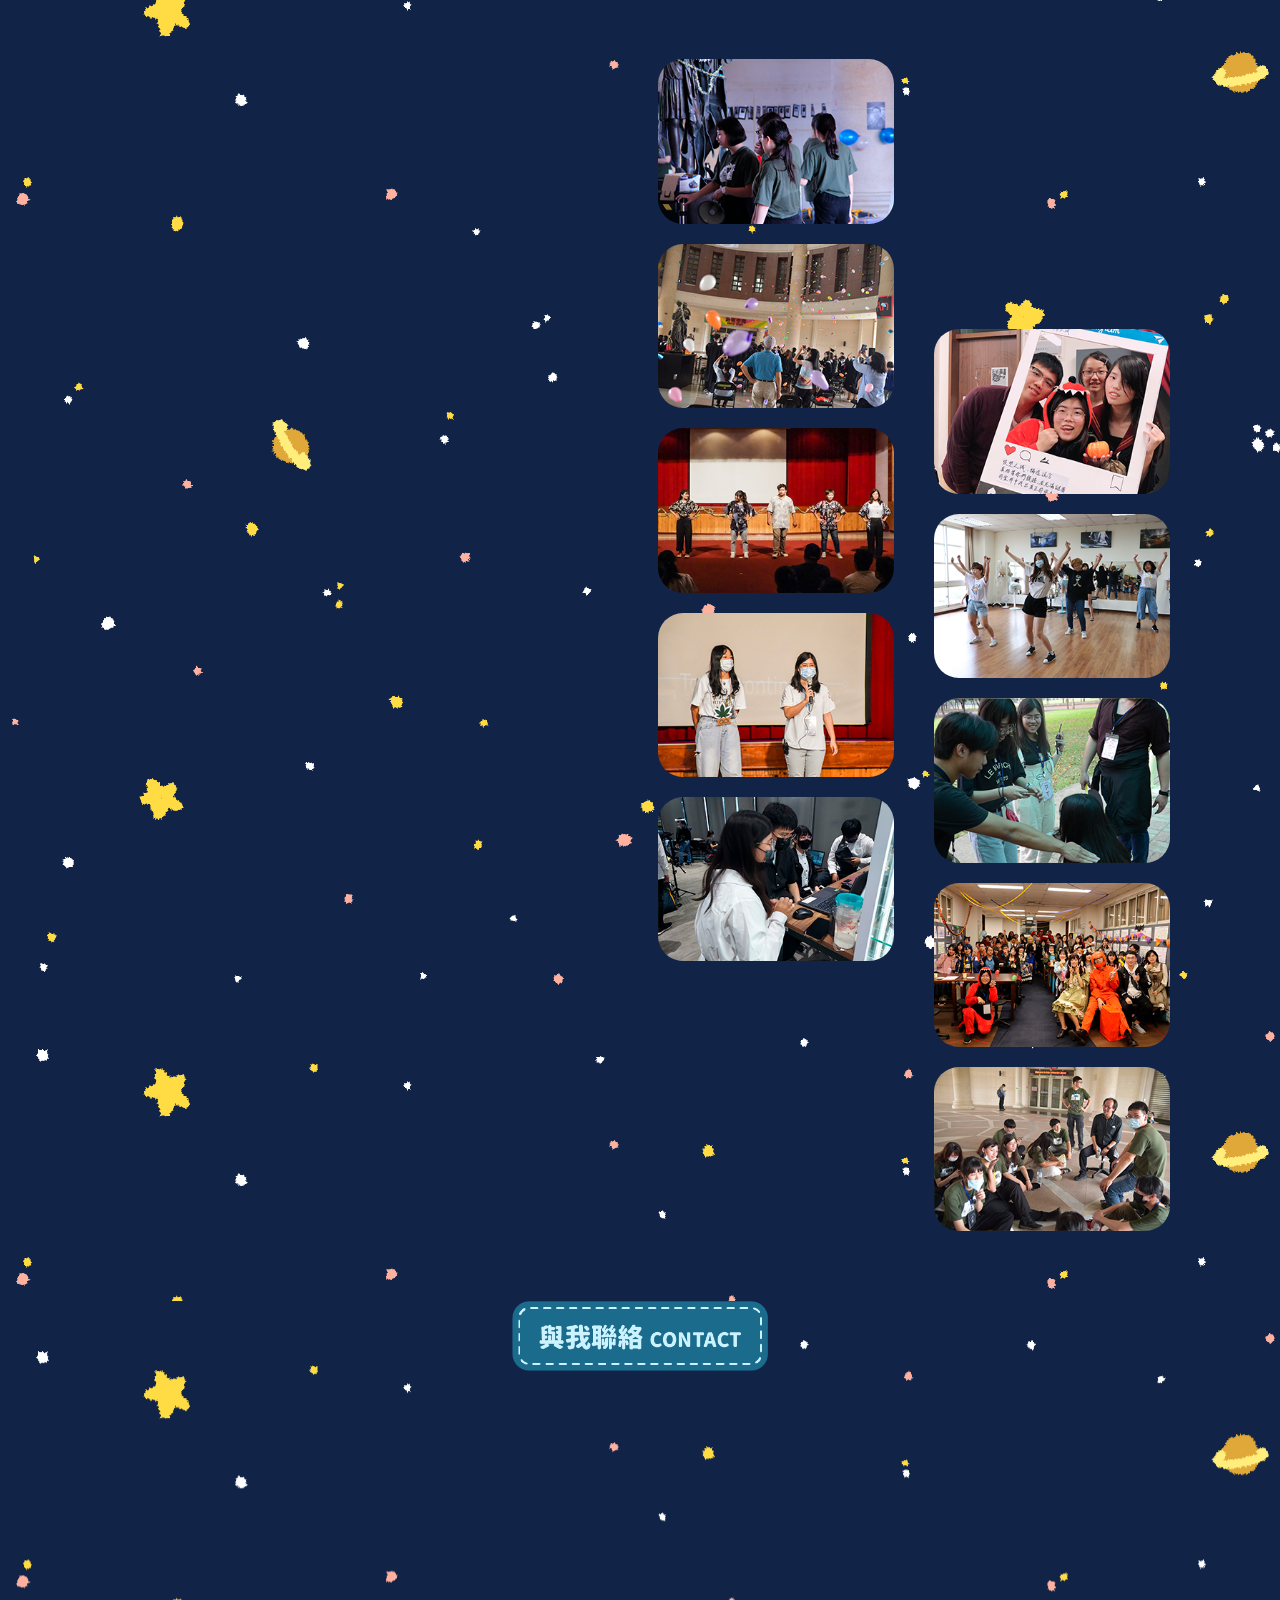
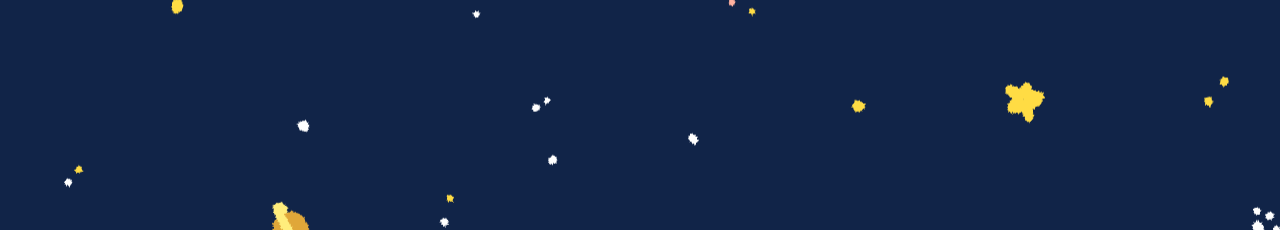
==== commit 263cd991: "完成動畫效果" ====
--- a/index.html
+++ b/index.html
@@ -32,8 +32,8 @@
 
             </nav>
             <div>
-                <span>Hello!</span>
-                <span>I'm Yin ZI-XUAN</span>
+                <span class="animate__animated animate__bounce loop">Hello!</span>
+                <span class="animate__animated animate__bounce loop">I'm Yin ZI-XUAN</span>
             </div>
             <img src="./img/網頁主視覺1130.png" alt="網頁主視覺">
         </section>
@@ -43,7 +43,7 @@
 
     <main>
         <section id="ABOUT">
-            <div>
+            <div class="wow animate__animated animate__fadeInUp">
                 <img src="./img/about.png" alt="殷子琁">
                 <div>
                     <div>
@@ -72,7 +72,7 @@
         <a name="AWARDS"></a>
 
         <section id="AWARDS">
-            <div>
+            <div class="wow animate__animated animate__fadeInUp">
                 <div>
                     <span class="title_txt">得獎紀錄</span>
                     <span class="title2">⋄2018</span>
@@ -97,15 +97,15 @@
             <div id="P_draw">
                 <img class="titleimg" src="./img/title/portfolio.png" alt=""><br><br>
                 <span class="title_txt">⋄ 平面插畫 ⋄</span>
-                <span class="title2">歌曲印象</span>
+                <span class="title2 spece">歌曲印象</span>
                 
                 <dialog class="SongDetail">
                     <figcaption>
-                        <img class="animate-zoom" src="">
-                        <img class="animate-zoom" src="">
+                        <img class="animate__animated animate__zoomIn" src="">
+                        <img class="animate__animated animate__zoomIn" src="">
                     </figcaption>
                 </dialog>
-                <div class="wrapper">
+                <div class="wrapper wow animate__animated animate__fadeInUp">
                     <div class="songpic">
                         <img src="./img/song_1.png" alt="">
                     </div>
@@ -138,8 +138,13 @@
 
 
 
-                <span class="title2">其他創作</span>
-                <div class="wrapper">
+                <span class="title2 spece" class="wow animate__animated animate__fadeInUp">其他創作</span>
+                <dialog class="otherDetail">
+                    <figcaption>
+                        <img class="animate__animated animate__zoomIn" src="">
+                    </figcaption>
+                </dialog>
+                <div class="wrapper wow animate__animated animate__fadeInUp">
                     <div class="otherpic"><img src="./img/other1.png" alt=""></div>
                     <div class="otherpic"><img src="./img/other2.png" alt=""></div>
                     <div class="otherpic"><img src="./img/other3.png" alt=""></div>
@@ -159,7 +164,7 @@
                     <span>動態創作的部分以音樂PV和MG動畫為主，也喜歡剪輯vlog。</span><br>
                     <span>使用工具為Adobe After Effects、Adobe Premiere Pro。</span>
                 </div>
-                <div id="card">
+                <div id="card" class="wow animate__animated animate__fadeInUp">
                     <a href="https://youtu.be/YUCconDTKC0" target="_blank">
                         <div>
                             <img src="./img/card1.png" alt="">
@@ -187,7 +192,7 @@
 
             <div id="P_foodwar">
                 <span class="title_txt">⋄ 畢業專題-遊戲介面設計 ⋄</span>
-                <div class="swiper mySwiper">
+                <div class="swiper mySwiper wow animate__animated animate__fadeInUp">
                     <div class="swiper-wrapper">
                         <div class="swiper-slide"><img src="./img/carousel_1.jpg" alt=""></div>
                         <div class="swiper-slide"><img src="./img/carousel_2.png" alt=""></div>
@@ -242,7 +247,7 @@
         <a name="SCHOOL"></a>
 
         <section id="SCHOOL_CLUB">
-            <div>
+            <div class="wow animate__animated animate__fadeInUp">
                 <img src="./img/title/schoolclub.png" class="titleimg" alt="">
                 <div>
                     <span class="title2">除了畫畫剪影片，辦活動我也OK啦！</span>
@@ -283,7 +288,7 @@
                 <img class="titleimg" src="./img/title/contact.png" width="400px" alt="">
             </div>
             <br>
-            <div id="mail">
+            <div id="mail" class="wow animate__animated animate__fadeInUp">
                 <form enctype="text/plain" accept-charset="utf-8">
                     <!-- 寄件者姓名    -->
                     <input id="nameText" type="text" name="Name" value size="100" rows="3" placeholder="你的姓名" required>
@@ -314,6 +319,7 @@
 
     <script src="https://code.jquery.com/jquery-3.6.0.min.js"></script>
     <script src="https://cdn.jsdelivr.net/npm/swiper@9/swiper-bundle.min.js"></script>
+    <script src="https://cdnjs.cloudflare.com/ajax/libs/wow/1.1.2/wow.min.js"></script>
     <script src="./_js/index.js"></script>
 </body>
 
--- a/_css/index.css
+++ b/_css/index.css
@@ -141,6 +141,14 @@
     letter-spacing: 0.02em;
 }
 
+.loop{
+    animation: bounce infinite; 
+}
+
+.zoomIn{
+    animation:zoomIn 0.1ms ;
+}
+
 #AWARDS {
     background-image: url(../img/bg_award.png), url(../img/bg_star.png);
     background-repeat: no-repeat, repeat;
@@ -189,10 +197,6 @@
     background-image: url(../img/bg_boder.png),url(../img/bg_bodertop.png), url(../img/bg.png);
     background-repeat: repeat-x,repeat-x, repeat;
     background-position: top,bottom,center;
-}
-
-#PORTFOLIO .title_txt{
-    margin-bottom: 40px;
 }
 
 #PORTFOLIO>div {
@@ -367,12 +371,28 @@
 }
 
 .SongDetail{
-    /* position:fixed; */
+    position:fixed;
+    top: 0;
     width: 100vw;
     height: 100vh;
     background-color: hsla(0, 0%, 0%, 0.5);
 
-    display: flex;
+    display: none;
+    flex-direction: column;
+    justify-content: center;
+    align-items: center;
+
+    z-index:50 ;
+}
+
+.otherDetail{
+    position:fixed;
+    top: 0;
+    width: 100vw;
+    height: 100vh;
+    background-color: hsla(0, 0%, 0%, 0.5);
+
+    display: none;
     flex-direction: column;
     justify-content: center;
     align-items: center;
@@ -389,6 +409,10 @@
 #P_draw>dialog img{
     width: 45vw;
     padding: 30px;
+}
+
+.spece{
+    margin: 80px 0px 30px 0px;
 }
 
 .wrapper {
@@ -400,11 +424,18 @@
     width: 350px;
     height: 300px;
     overflow: hidden;
+    background-color: #fff;
   }
 
   .wrapper>div>img{
     width: 100%;
+    height: 300px;
     object-fit: cover;
+    
+  }
+
+  .wrapper>div>img:hover{
+    opacity: 50%;
   }
 
 #CONTACT {
@@ -423,6 +454,15 @@
     padding: 30px;
 }
 
+#mail>form>div:last-child>input{
+width: 5vw;
+height: 50px;
+background-color: #F2A0A7;
+color: var(--White);
+font-size: 1.2rem;
+font-family: GenJyuuGothic-Heavy;
+
+}
 
 
 /* 背景裝飾 */
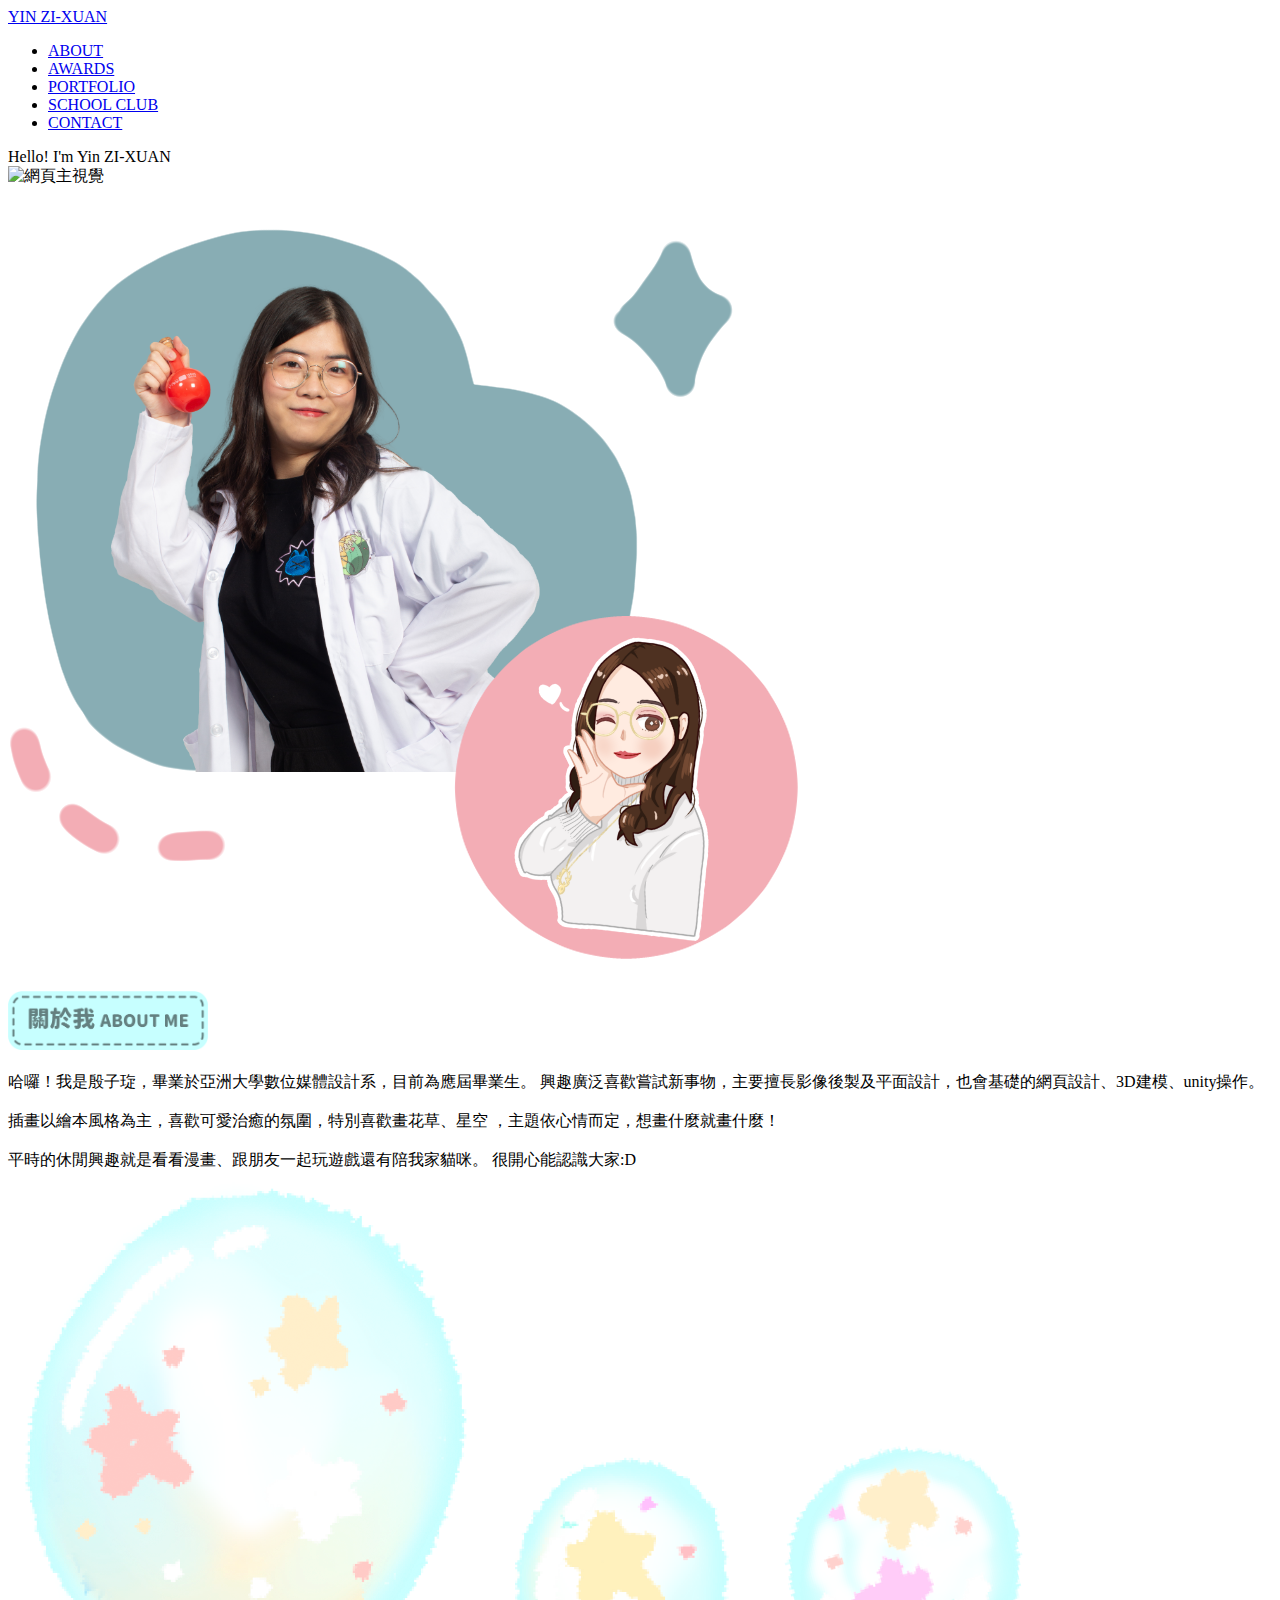
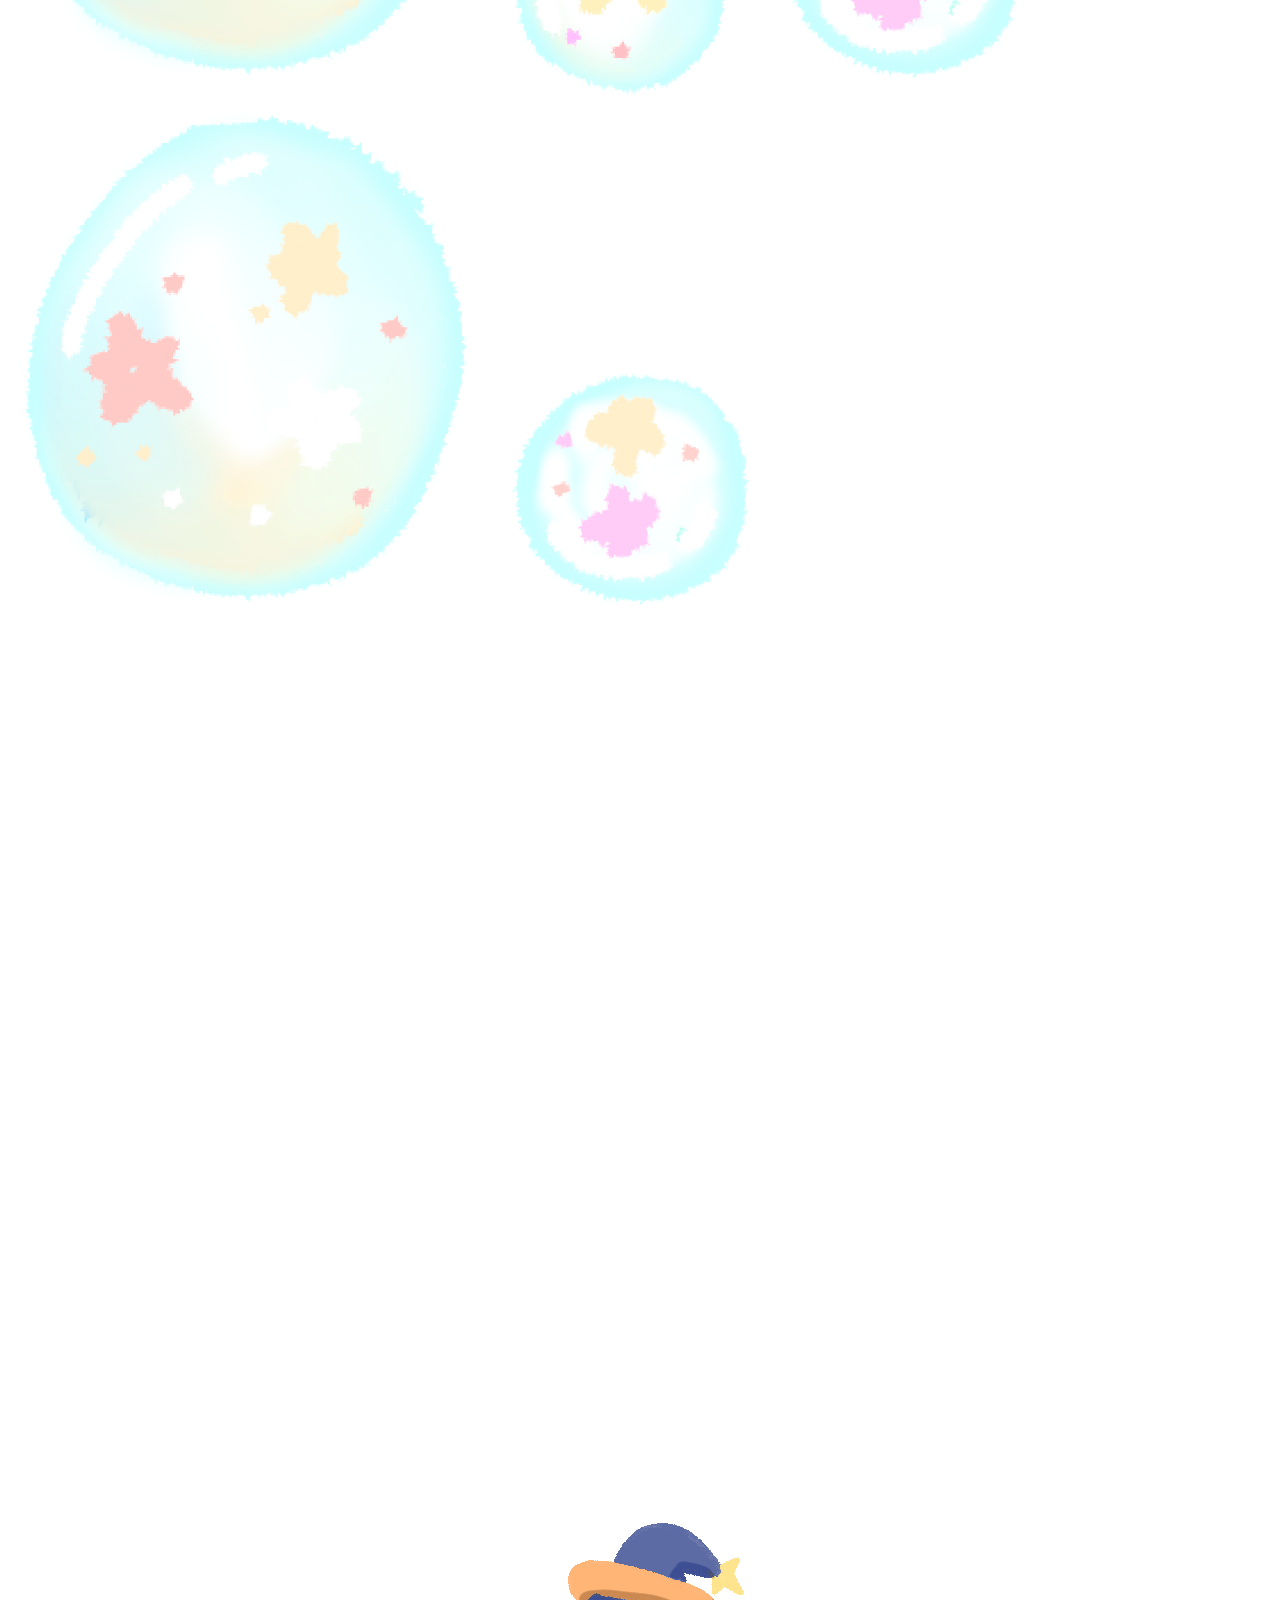
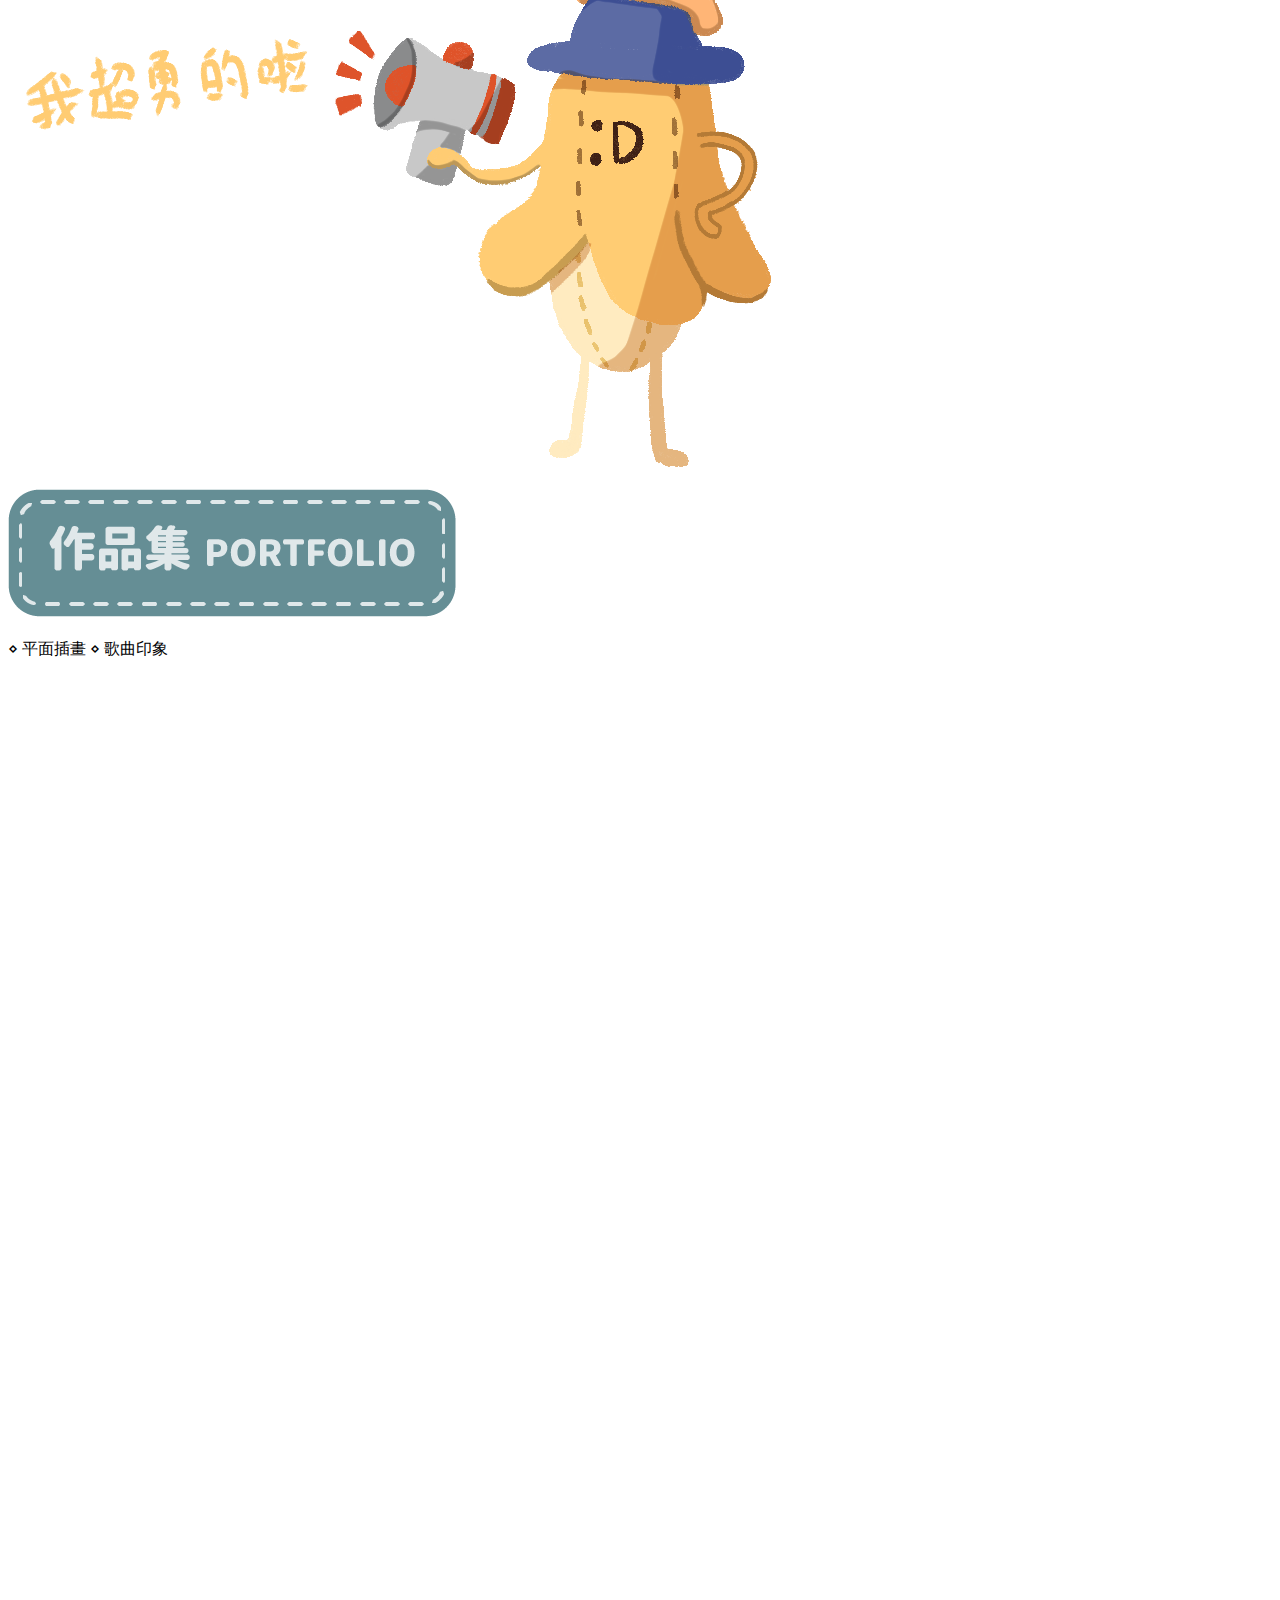
==== commit 10485c66: "css路徑測試" ====
--- a/index.html
+++ b/index.html
@@ -7,7 +7,7 @@
     <meta name="viewport" content="width=device-width, initial-scale=1.0">
     <meta name="viewport" content="width=device-width, initial-scale=1, minimum-scale=1, maximum-scale=1" />
     <title>YIN ZI-XUAN</title>
-    <link rel="stylesheet" href="./_css/index.css">
+    <link rel="stylesheet" href="/Yin_portfolio/_css/index.css">
     <link rel="stylesheet" href="https://cdnjs.cloudflare.com/ajax/libs/animate.css/4.1.1/animate.min.css" />
     <link rel="stylesheet" href="https://cdn.jsdelivr.net/npm/swiper@9/swiper-bundle.min.css" />
 
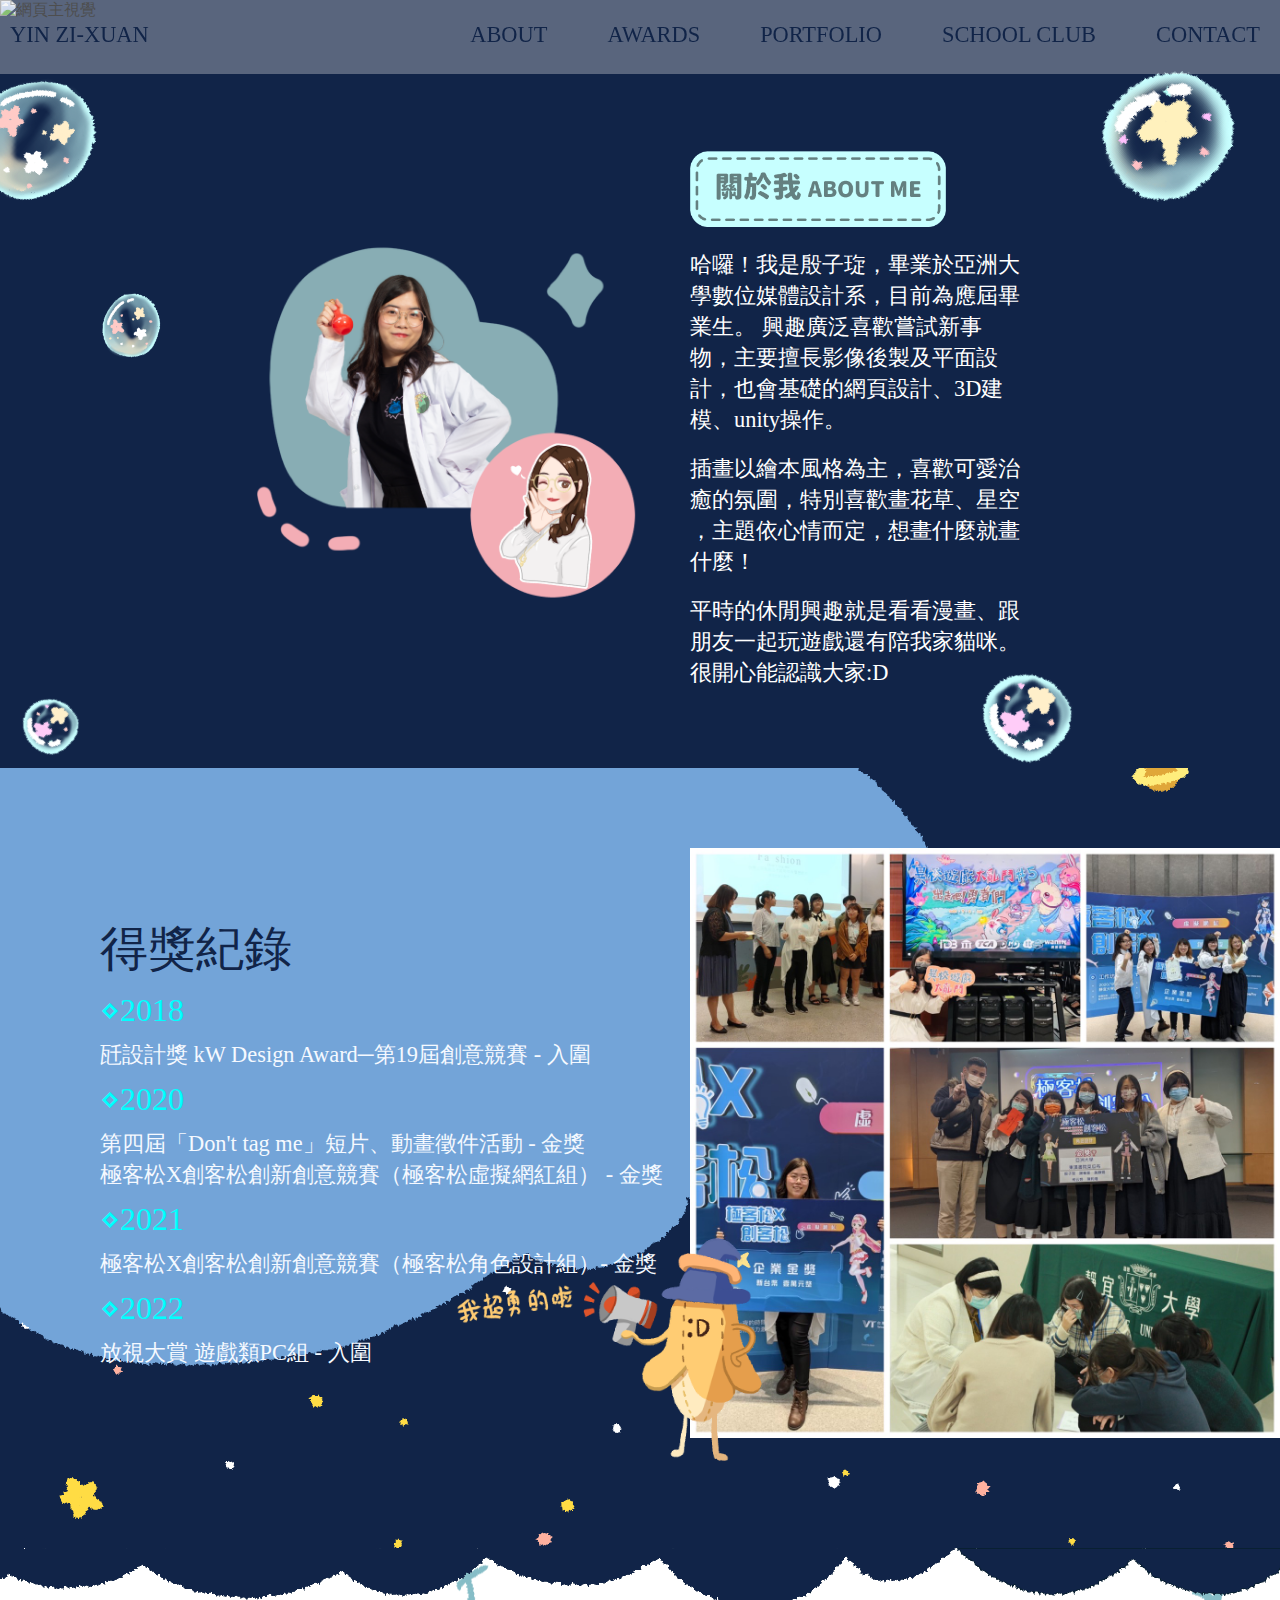
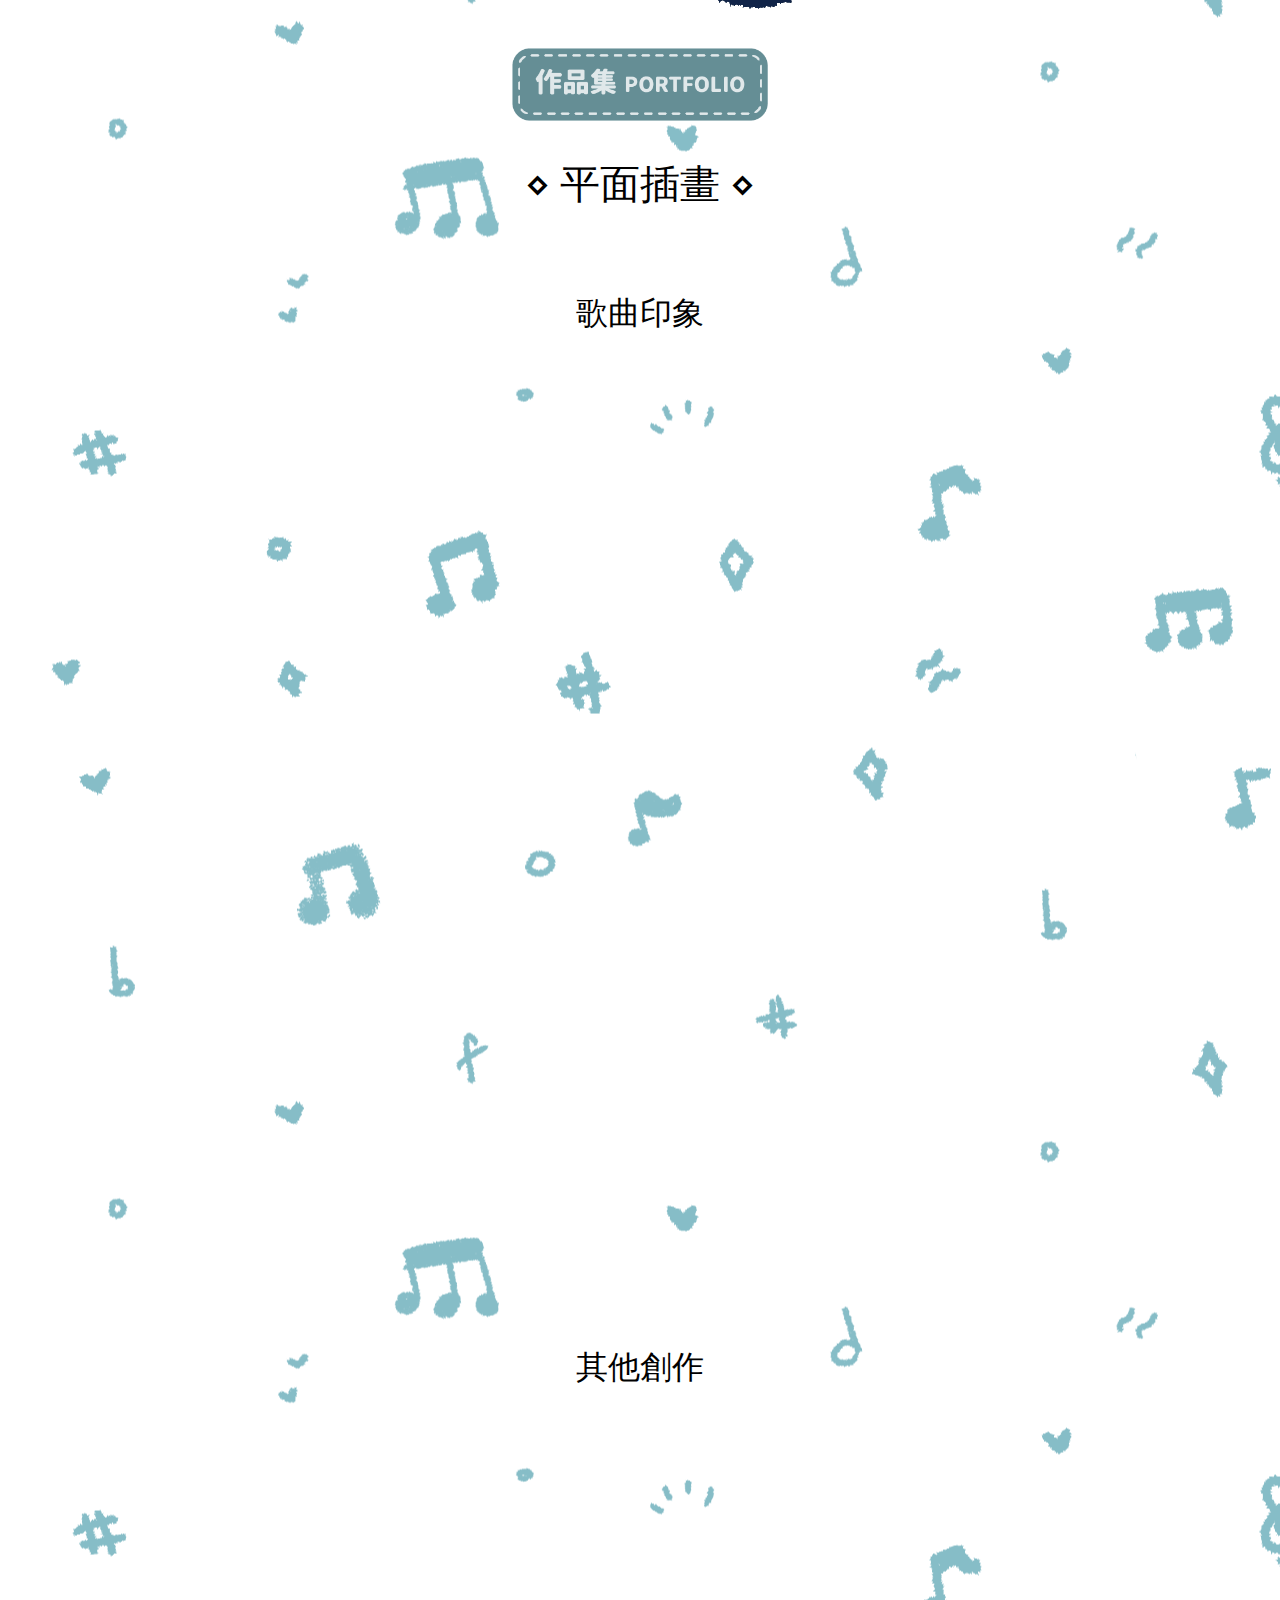
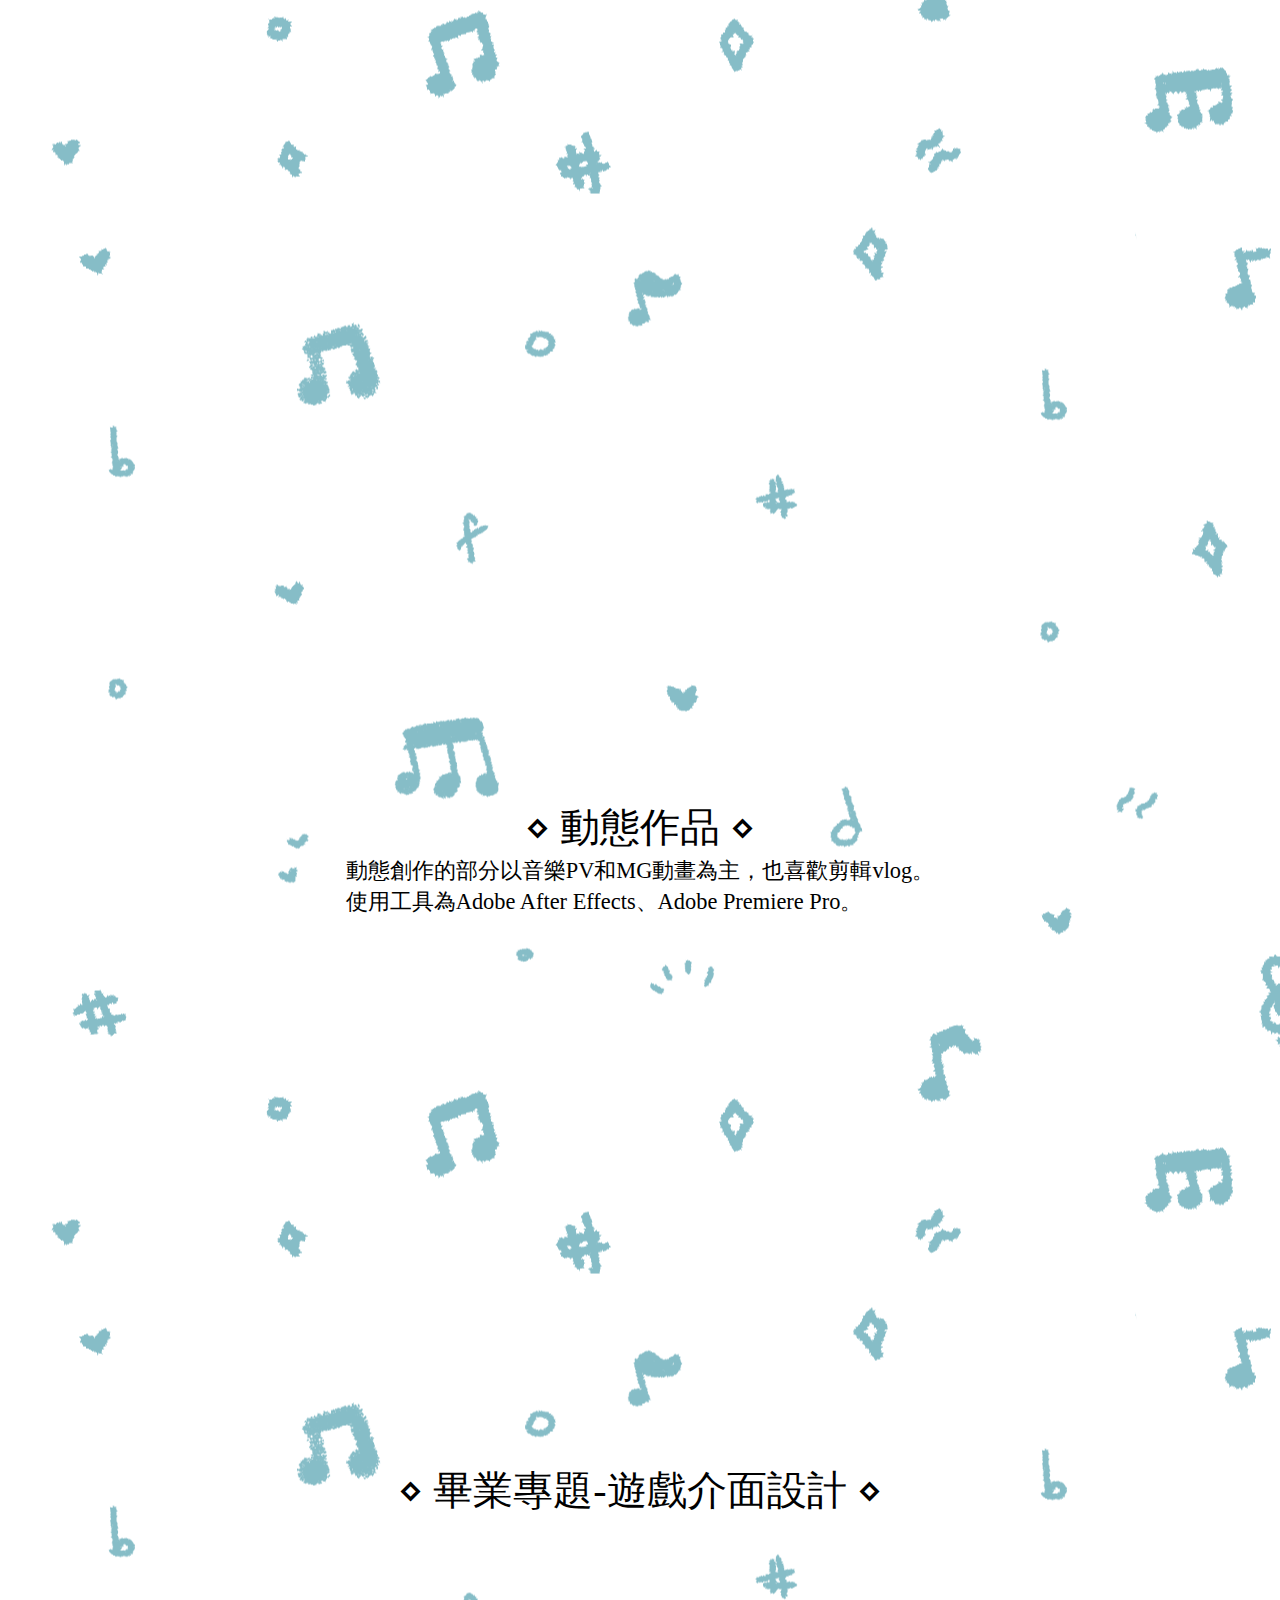
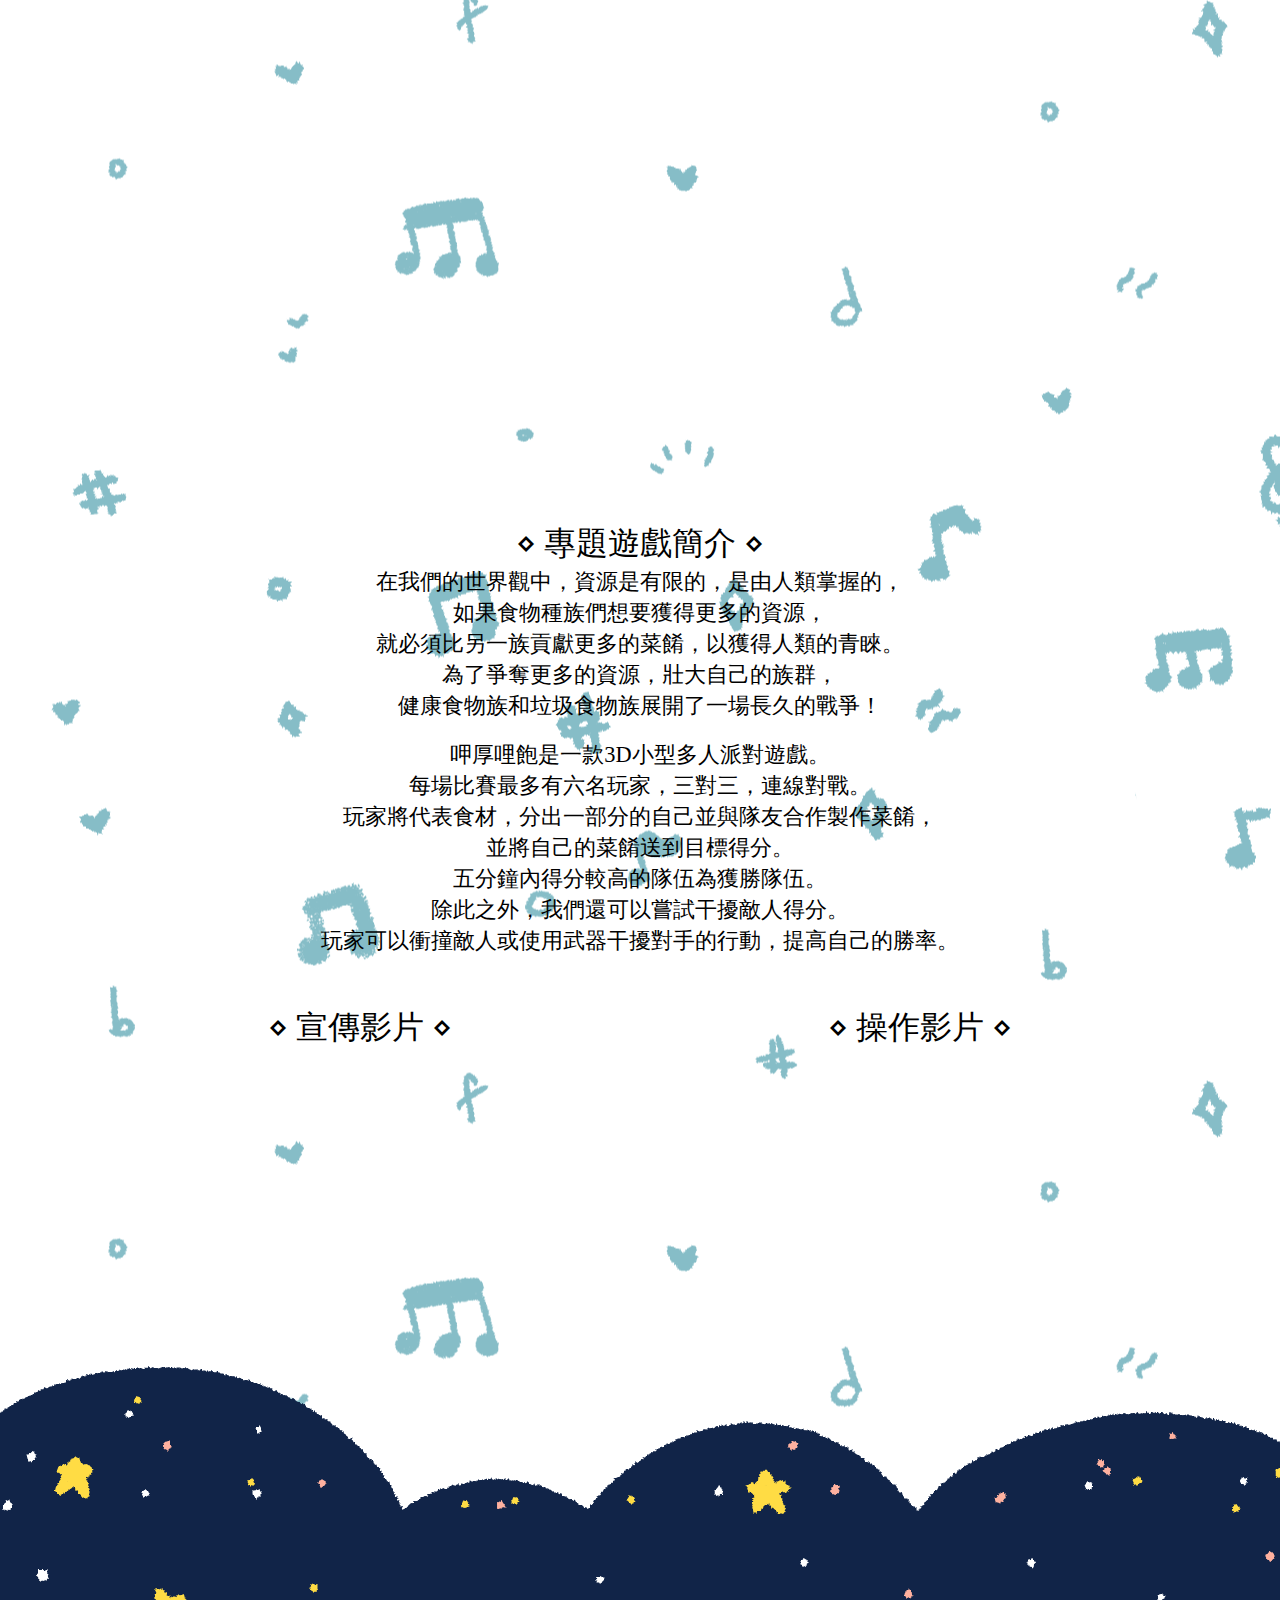
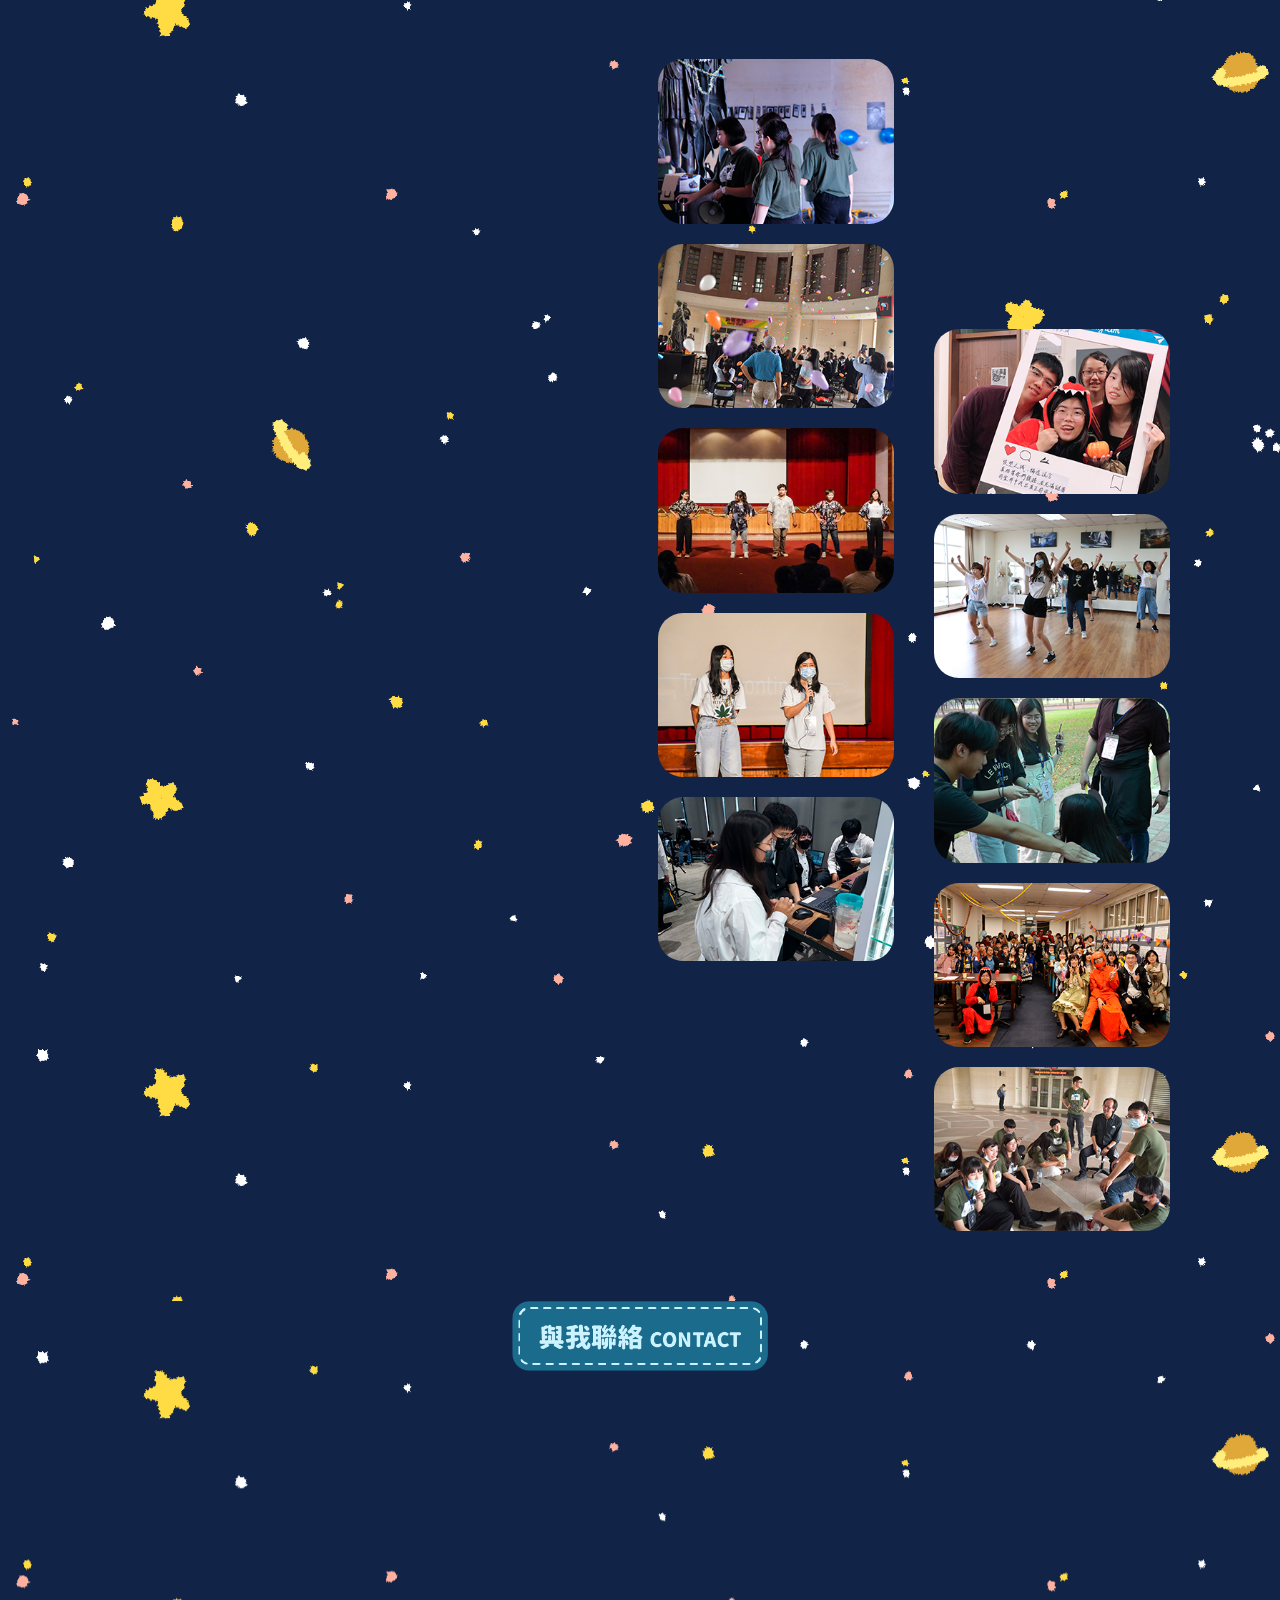
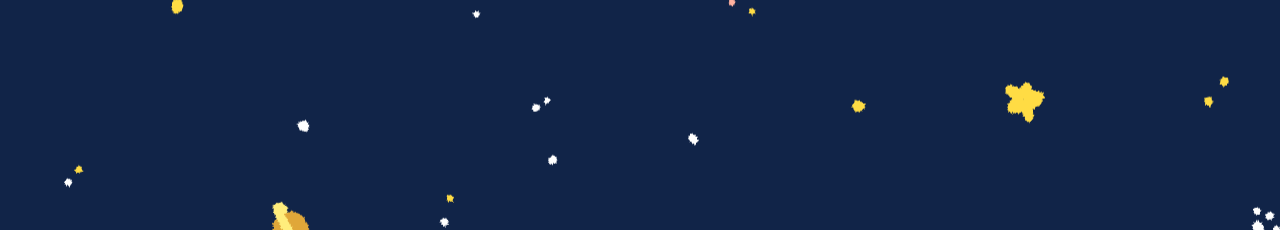
==== commit 51c8b1b8: "移動檔案" ====
--- a/index.html
+++ b/index.html
@@ -7,7 +7,7 @@
     <meta name="viewport" content="width=device-width, initial-scale=1.0">
     <meta name="viewport" content="width=device-width, initial-scale=1, minimum-scale=1, maximum-scale=1" />
     <title>YIN ZI-XUAN</title>
-    <link rel="stylesheet" href="/Yin_portfolio/_css/index.css">
+    <link rel="stylesheet" href="index.css">
     <link rel="stylesheet" href="https://cdnjs.cloudflare.com/ajax/libs/animate.css/4.1.1/animate.min.css" />
     <link rel="stylesheet" href="https://cdn.jsdelivr.net/npm/swiper@9/swiper-bundle.min.css" />
 
@@ -320,7 +320,7 @@
     <script src="https://code.jquery.com/jquery-3.6.0.min.js"></script>
     <script src="https://cdn.jsdelivr.net/npm/swiper@9/swiper-bundle.min.js"></script>
     <script src="https://cdnjs.cloudflare.com/ajax/libs/wow/1.1.2/wow.min.js"></script>
-    <script src="./_js/index.js"></script>
+    <script src="index.js"></script>
 </body>
 
 </html>--- a/index.css
+++ b/index.css
@@ -0,0 +1,533 @@
+/* 字型引用 */
+@font-face {
+    font-family: 'GenJyuuGothic-Heavy';
+    src: local("GenJyuuGothic-Heavy"),
+        url('../fort/GenJyuuGothic-Heavy.woff') format("woff"),
+        url('../fonts/GenJyuuGothic-Heavy.ttf') format("opentype"),
+        url('../fonts/GenJyuuGothic-Heavy..eot') format("embedded-opentype");
+}
+
+:root {
+    --MainBlue: #112448;
+    --White: #f5f9ff;
+    --Pink: #F2A0A7;
+}
+
+
+/* 字型 */
+body {
+    font-family: GenJyuuGothic-Heavy;
+    overflow-x: hidden;
+    margin: 0;
+}
+
+span {
+    font-size: 1.4rem;
+}
+
+a {
+    text-decoration: none;
+    color: var(--MainBlue)
+}
+
+section {
+    padding: 0 0 50px 0;
+}
+
+#CONTACAT {
+    background-image: url(./img/bg_star.png);
+    background-repeat: repeat;
+
+
+}
+
+#ABOUT {
+    background-color: var(--MainBlue);
+    color: white;
+    position: relative;
+    display: flex;
+    flex-direction: row;
+    align-items: center;
+    justify-content: center;
+    padding: 80px;
+}
+
+#ABOUT>div {
+    display: inline-flex;
+    flex-direction: row;
+    width: 60vw;
+    display: flex;
+    align-items: center;
+    justify-content: center;
+    padding: 0 30px;
+    min-width: 300px;
+
+}
+
+#ABOUT>div>img {
+    width: 30vw;
+    padding-right: 50px;
+}
+
+#ABOUT>div>div>img {
+    width: 10vw;
+}
+
+nav {
+    background-color: rgba(228, 228, 228, 0.342);
+    display: flex;
+    flex-direction: row;
+    align-items: center;
+    justify-content: space-between;
+    position: fixed;
+    left: 0;
+    top: 0;
+    width: 100%;
+    z-index: 1025;
+    font-size: 1.4rem;
+    color: var(--MainBlue);
+    padding: 0 40px 0 10px;
+}
+
+nav>div>ul {
+    display: flex;
+}
+
+nav>div>ul>li {
+    list-style-type: none;
+    text-align: center;
+    margin: 0 30px;
+}
+
+nav>a:after,
+nav>div>ul>li>a:after {
+    display: block;
+    content: '';
+    border-bottom: solid 3px var(--MainBlue);
+    transform: scaleX(0);
+    transform-origin: 0%;
+    transition: transform 250ms ease-in-out;
+}
+
+nav>a:hover:after,
+nav>div>ul>li>a:hover:after {
+    transform: scaleX(1);
+}
+
+#index {
+    background-color: var(--MainBlue);
+    position: relative;
+}
+
+#index>img {
+    width: 100%;
+    margin: auto;
+}
+
+#index>div {
+    display: flex;
+    flex-direction: column;
+    position: absolute;
+    left: 250px;
+    top: 130px;
+}
+
+#index>div>span {
+    font-size: 5rem;
+    -webkit-text-stroke: 3px var(--White);
+    color: transparent;
+    border-radius: 10px;
+    padding: 15px;
+    letter-spacing: 0.02em;
+}
+
+.loop{
+    animation: bounce infinite; 
+}
+
+.zoomIn{
+    animation:zoomIn 0.1ms ;
+}
+
+#AWARDS {
+    background-image: url(../img/bg_award.png), url(../img/bg_star.png);
+    background-repeat: no-repeat, repeat;
+    background-position: bottom left, center;
+    position: relative;
+    display: flex;
+    align-items: flex-start;
+    justify-content: center;
+    padding: 80px 0px;
+    width: 100%;
+}
+
+#AWARDS>div {
+    display: flex;
+    align-items: center;
+    justify-content: space-between;
+    color: var(--White);
+    padding: 0px 0px 30px 100px;
+
+}
+
+#AWARDS>div>img {
+    width: 50%;
+}
+
+#AWARDS>div>div {
+    display: flex;
+    flex-direction: column;
+}
+
+#AWARDS div>span.title2{
+    color: aqua;
+}
+
+#AWARDS div>span.title_txt{
+    color:var(--MainBlue);
+    font-size: 3rem;
+}
+
+#PORTFOLIO {
+    padding: 100px 0px;
+    display: flex;
+    flex-direction: column;
+    align-items: center;
+    justify-content: center;
+    background-image: url(../img/bg_boder.png),url(../img/bg_bodertop.png), url(../img/bg.png);
+    background-repeat: repeat-x,repeat-x, repeat;
+    background-position: top,bottom,center;
+}
+
+#PORTFOLIO>div {
+    display: flex;
+    flex-direction: column;
+    align-items: center;
+    justify-content: center;
+}
+
+#P_draw{
+    text-align: center;
+}
+
+#P_animate>div>a>div {
+    display: flex;
+    flex-direction: column;
+    align-items: center;
+    justify-content: center;
+    border: 5px solid var(--Pink);
+    border-radius: 30px;
+    background-color: var(--White);
+    padding: 0px 0px 30px 0px;
+    transition: transform 0.3s ease;
+    -webkit-box-shadow: 10px 10px 15px 0px rgba(176, 176, 176, 1);
+    -moz-box-shadow: 10px 10px 15px 0px rgba(176, 176, 176, 1);
+    box-shadow: 10px 10px 15px 0px rgba(176, 176, 176, 1);
+}
+
+#P_animate>div>a>div:hover {
+    transform: translateY(-10%);
+}
+
+#card {
+    display: flex;
+    flex-direction: row;
+    align-items: center;
+    justify-content: center;
+}
+
+#card>a {
+    padding: 40px 20px;
+
+}
+
+#P_animate>div>a>div>img {
+    width: 25vw;
+    margin-bottom: 40px;
+    border-radius: 30px 30px 0 0;
+}
+
+#P_animate{
+    padding: 80px 0;
+}
+
+#P_foodwar>div{
+    width: 70vw;
+    display: flex;
+    flex-direction: column;
+    align-items: center;
+    justify-content: center;
+    text-align: center;
+}
+
+#P_foodwar>div>div>div{
+    display: flex;
+    padding: 50px 0;
+}
+/* ------------------------ */
+ .swiper {
+      width: 100%;
+      height: 100%;
+    }
+
+    .swiper-slide {
+      text-align: center;
+      font-size: 18px;
+      background: #fff;
+      display: flex;
+      justify-content: center;
+      align-items: center;
+    }
+
+    .swiper-slide img {
+      display: block;
+      width: 100%;
+      height: 100%;
+      object-fit: cover;
+    }
+
+/* ----------------------------------- */
+
+
+#SCHOOL_CLUB {
+    background-image: url(../img/bg_star.png);
+    display: flex;
+    justify-content: center;
+    padding: 100px 0 60px 100px;
+    position: relative;
+    color: var(--White);
+}
+
+
+#SCHOOL_CLUB>div:nth-child(1) {
+    width: 35vw;
+}
+
+
+#SCHOOL_CLUB>div:nth-child(2) {
+    padding: 30px 10px;
+
+}
+
+#SCHOOL_CLUB>div:nth-child(3) {
+    padding: 300px 10px 0px 10px;
+
+}
+
+#SCHOOL_CLUB>div:nth-child(1)>img:nth-child(1){
+    width: 20vw;
+    margin:30px 0px;
+}
+
+#SCHOOL_CLUB span.title2{
+    color: aqua;
+}
+
+
+
+.CLUB_photo {
+    display: flex;
+    flex-direction: column;
+    width: 20vw;
+}
+
+.CLUB_photo img {
+    margin: 10px;
+    border-radius: 25px;
+    border: 2px;
+}
+
+
+#CLUB_photo2 {
+    margin-top: 200px;
+}
+
+#Banana_UFO {
+    position: sticky;
+    top: 0;
+    width: 20vw;
+    float: right;
+    padding-top: 70px;
+
+}
+
+#CLUB_text {
+    width: 70%;
+    color: var(--White);
+
+}
+
+.titleimg {
+    width: 20vw;
+}
+
+.title_txt {
+    font-size: 2.5rem;
+}
+
+.title2{
+    font-size: 2rem;
+    margin: 10px 0px;
+}
+
+.SongDetail{
+    position:fixed;
+    top: 0;
+    width: 100vw;
+    height: 100vh;
+    background-color: hsla(0, 0%, 0%, 0.5);
+
+    display: none;
+    flex-direction: column;
+    justify-content: center;
+    align-items: center;
+
+    z-index:50 ;
+}
+
+.otherDetail{
+    position:fixed;
+    top: 0;
+    width: 100vw;
+    height: 100vh;
+    background-color: hsla(0, 0%, 0%, 0.5);
+
+    display: none;
+    flex-direction: column;
+    justify-content: center;
+    align-items: center;
+
+    z-index:50 ;
+}
+
+#P_draw>dialog>figcaption{
+    display: flex;
+    align-items: center;
+    justify-content: center;
+}
+
+#P_draw>dialog img{
+    width: 45vw;
+    padding: 30px;
+}
+
+.spece{
+    margin: 80px 0px 30px 0px;
+}
+
+.wrapper {
+    display: grid;
+    grid-template-columns: 1fr 1fr 1fr;
+  }
+
+  .wrapper>div{
+    width: 350px;
+    height: 300px;
+    overflow: hidden;
+    background-color: #fff;
+  }
+
+  .wrapper>div>img{
+    width: 100%;
+    height: 300px;
+    object-fit: cover;
+    
+  }
+
+  .wrapper>div>img:hover{
+    opacity: 50%;
+  }
+
+#CONTACT {
+    background-image: url(../img/bg_star.png);
+    display: flex;
+    flex-direction: column;
+    align-items: center;
+}
+
+#mail>form {
+    width: 70vw;
+    display: flex;
+    flex-direction: column;
+    align-items: center;
+    justify-content: center;
+    padding: 30px;
+}
+
+#mail>form>div:last-child>input{
+width: 5vw;
+height: 50px;
+background-color: #F2A0A7;
+color: var(--White);
+font-size: 1.2rem;
+font-family: GenJyuuGothic-Heavy;
+
+}
+
+
+/* 背景裝飾 */
+#BG_bubble {
+    position: absolute;
+    top: 0;
+    left: -30px;
+    rotate: 45deg;
+    width: 10vw;
+}
+
+#BG_bubble1 {
+    position: absolute;
+    top: 0;
+    right: 30px;
+    rotate: 45deg;
+    width: 12vw;
+}
+
+#BG_bubble2 {
+    position: absolute;
+    bottom: 10px;
+    left: 20px;
+    rotate: 45deg;
+    width: 5vw;
+}
+
+#BG_bubble3 {
+    position: absolute;
+    top: 220px;
+    left: 100px;
+    width: 5vw;
+}
+
+#BG_bubble4 {
+    position: absolute;
+    bottom:0;
+    right: 200px;
+    rotate: 45deg;
+    width: 8vw;
+}
+
+#Banana_Talk {
+    position: absolute;
+    bottom: 80px;
+    left: 450px;
+    width: 25vw;
+}
+
+#bodertop {
+    position: absolute;
+    top: -170px;
+    left: 0;
+    width: 100%;
+    overflow: hidden;
+
+}
+
+input {
+    border: 0px;
+    border-radius: 5px;
+
+}
+
+textarea {
+    border: 0px;
+    border-radius: 5px;
+}
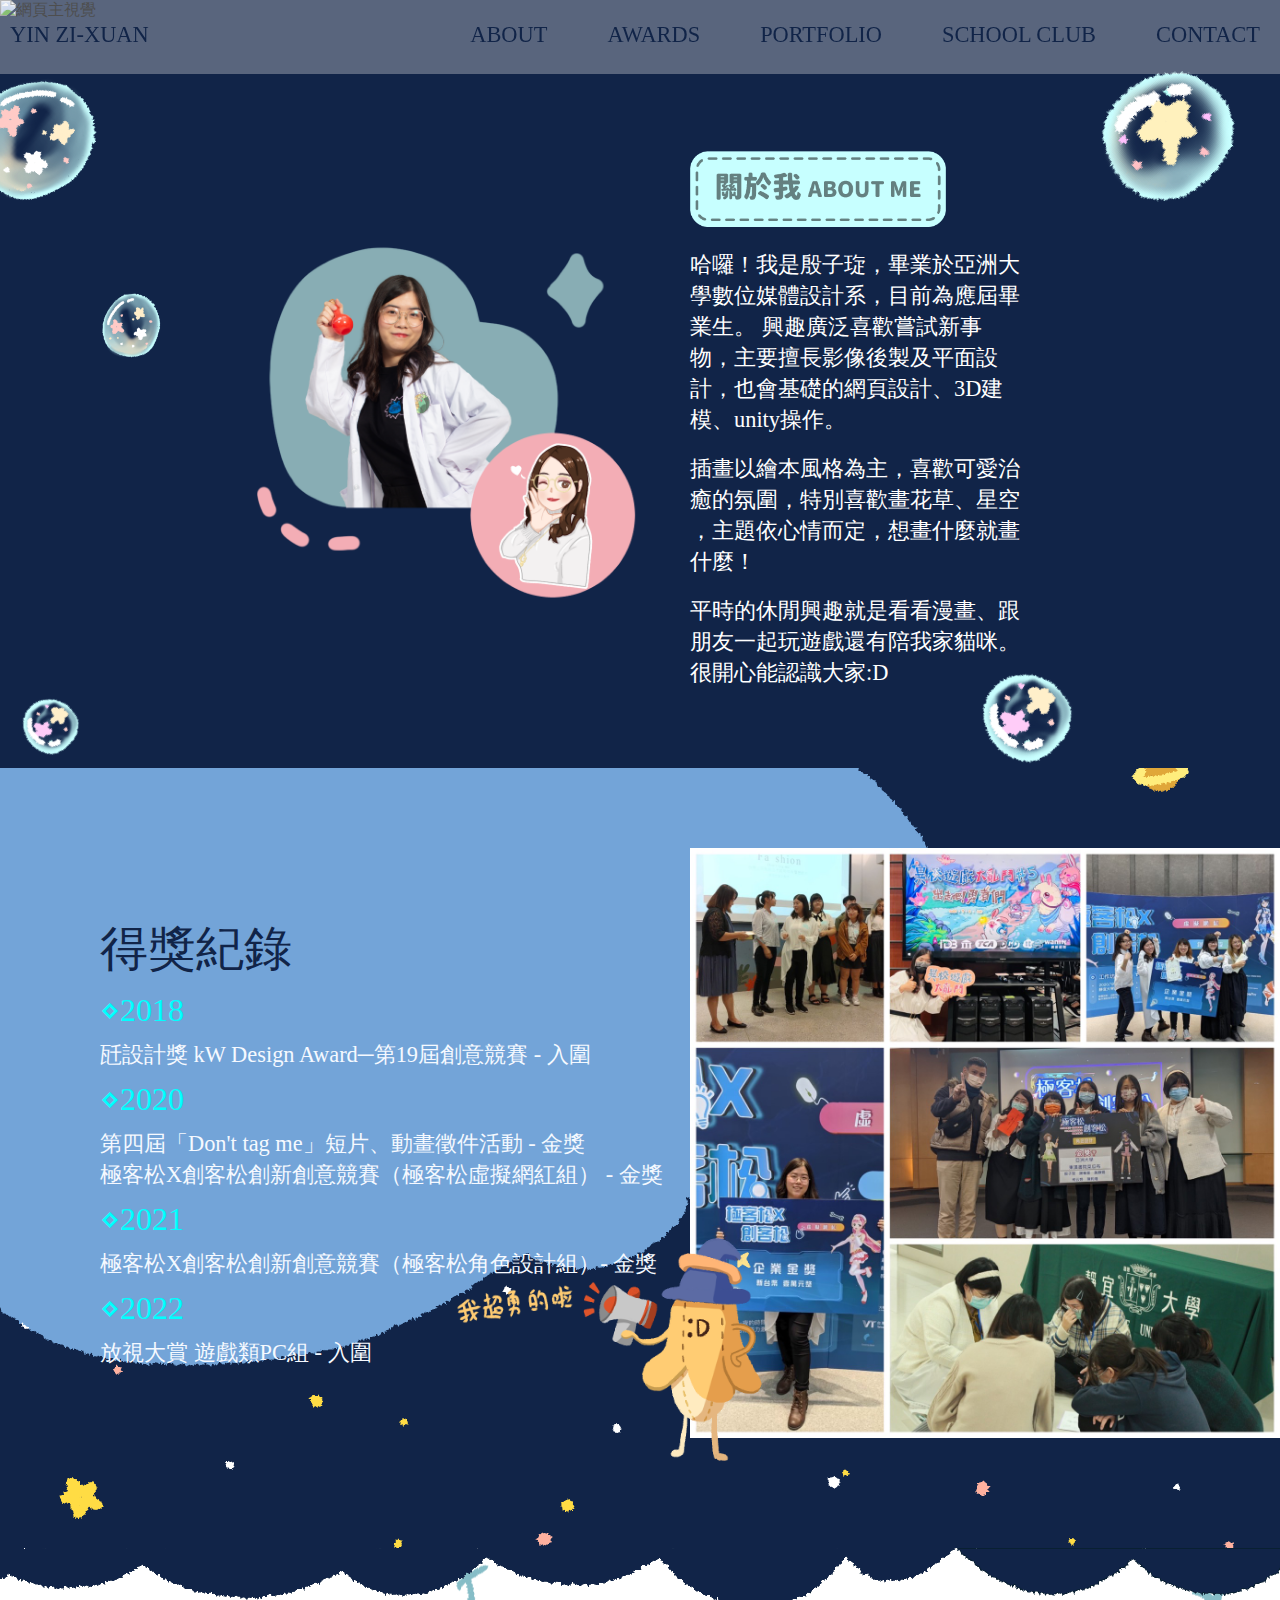
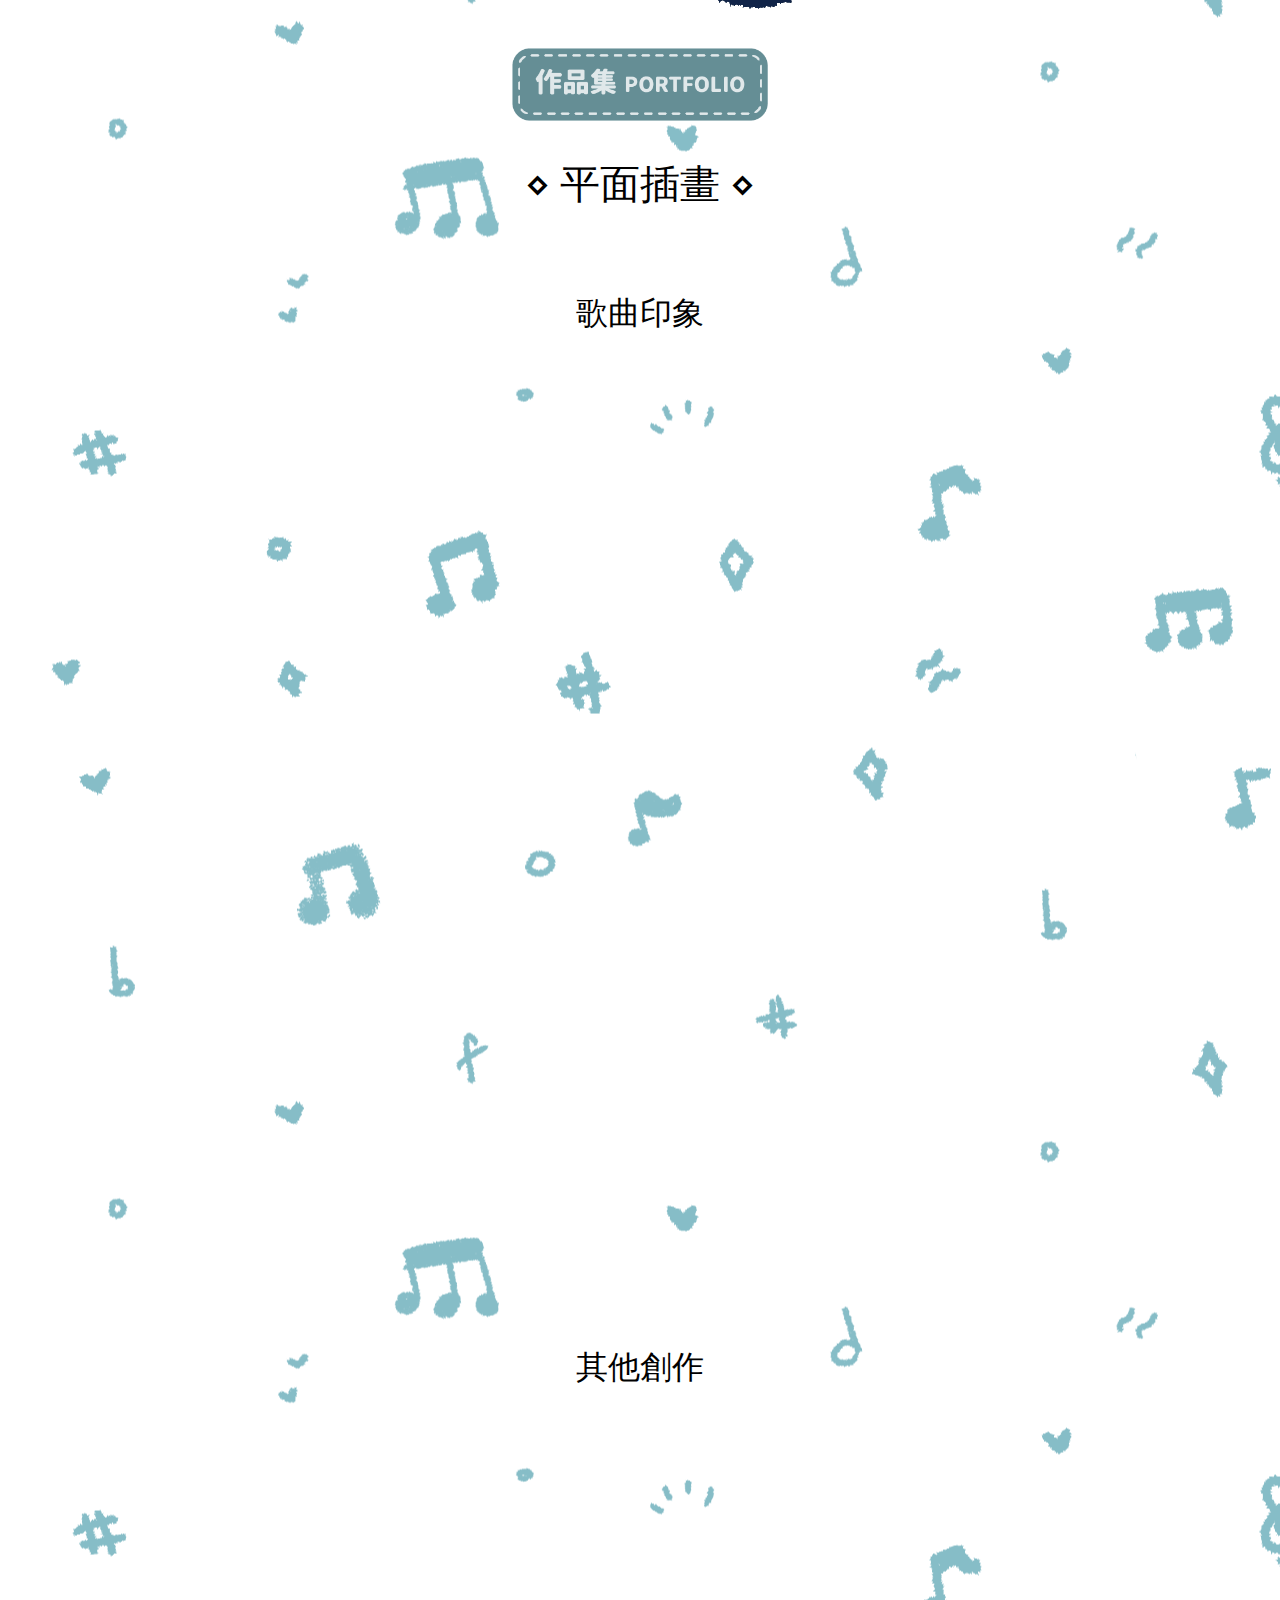
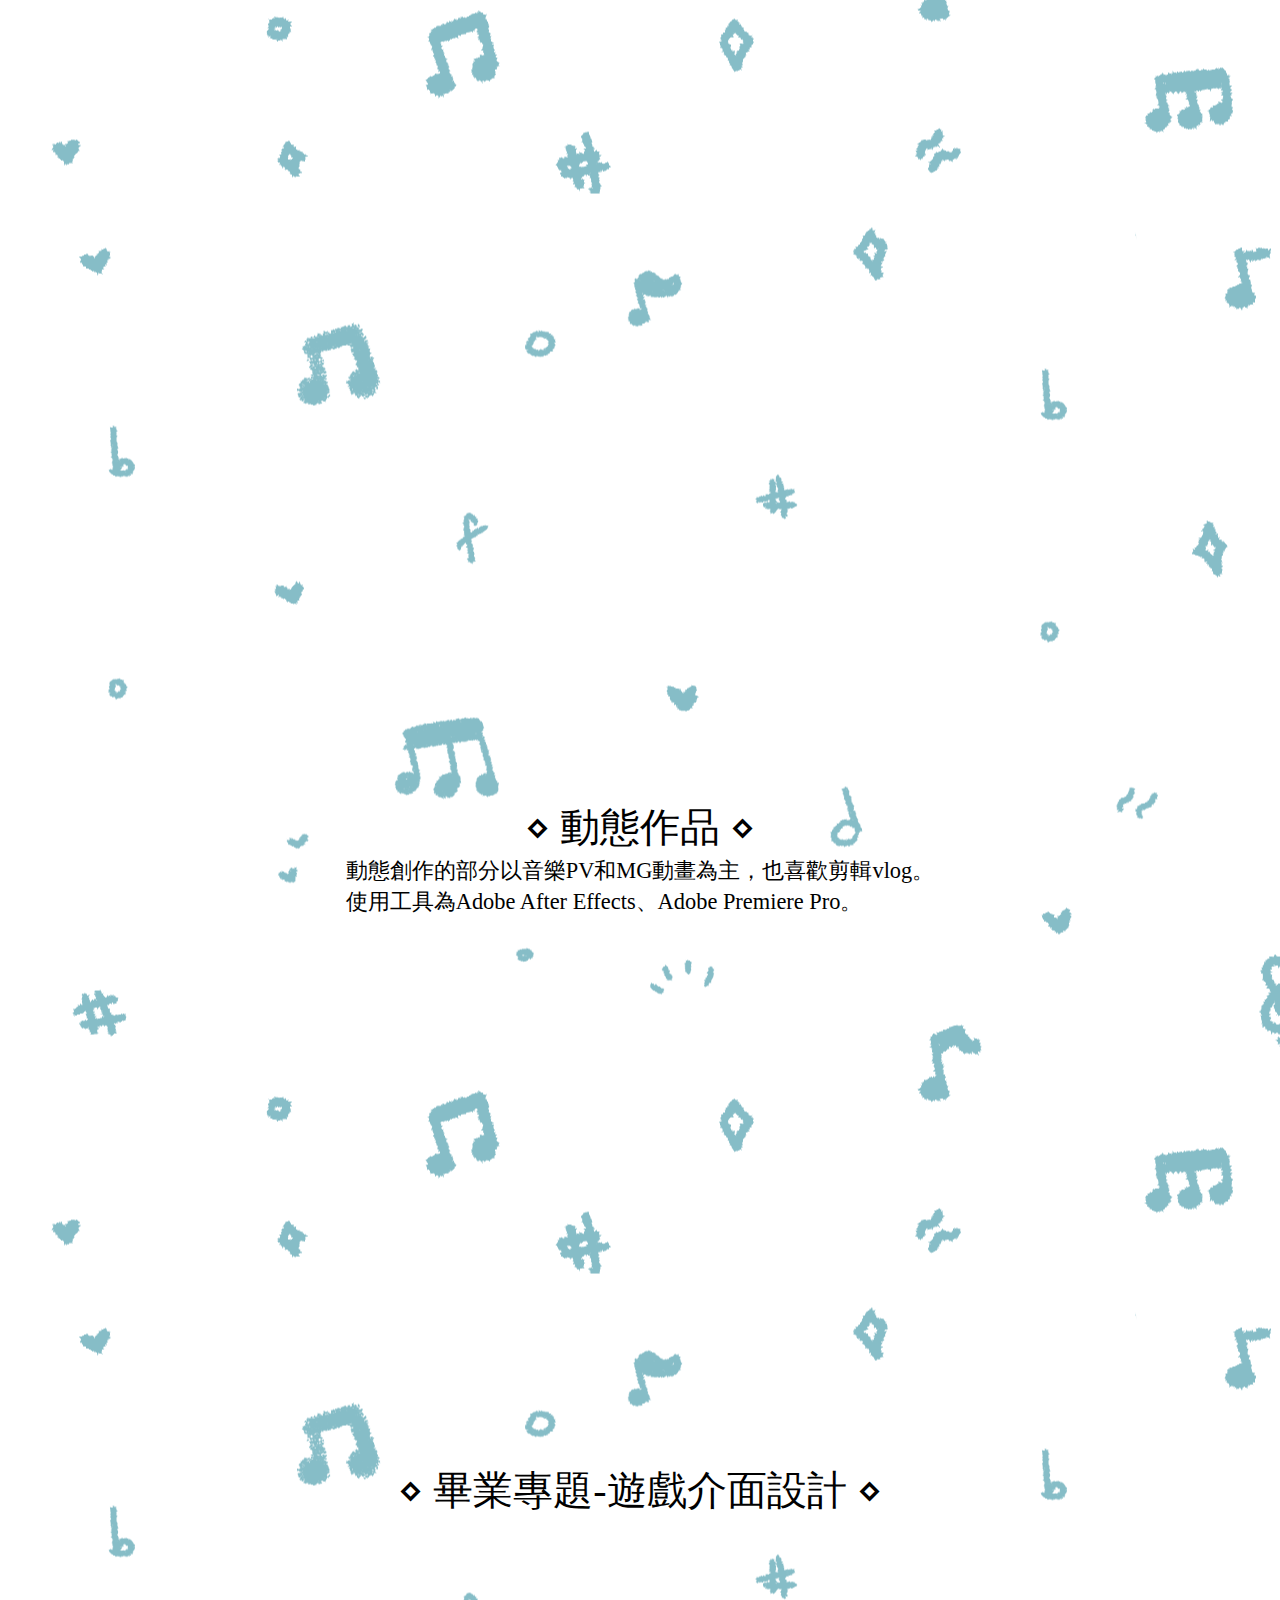
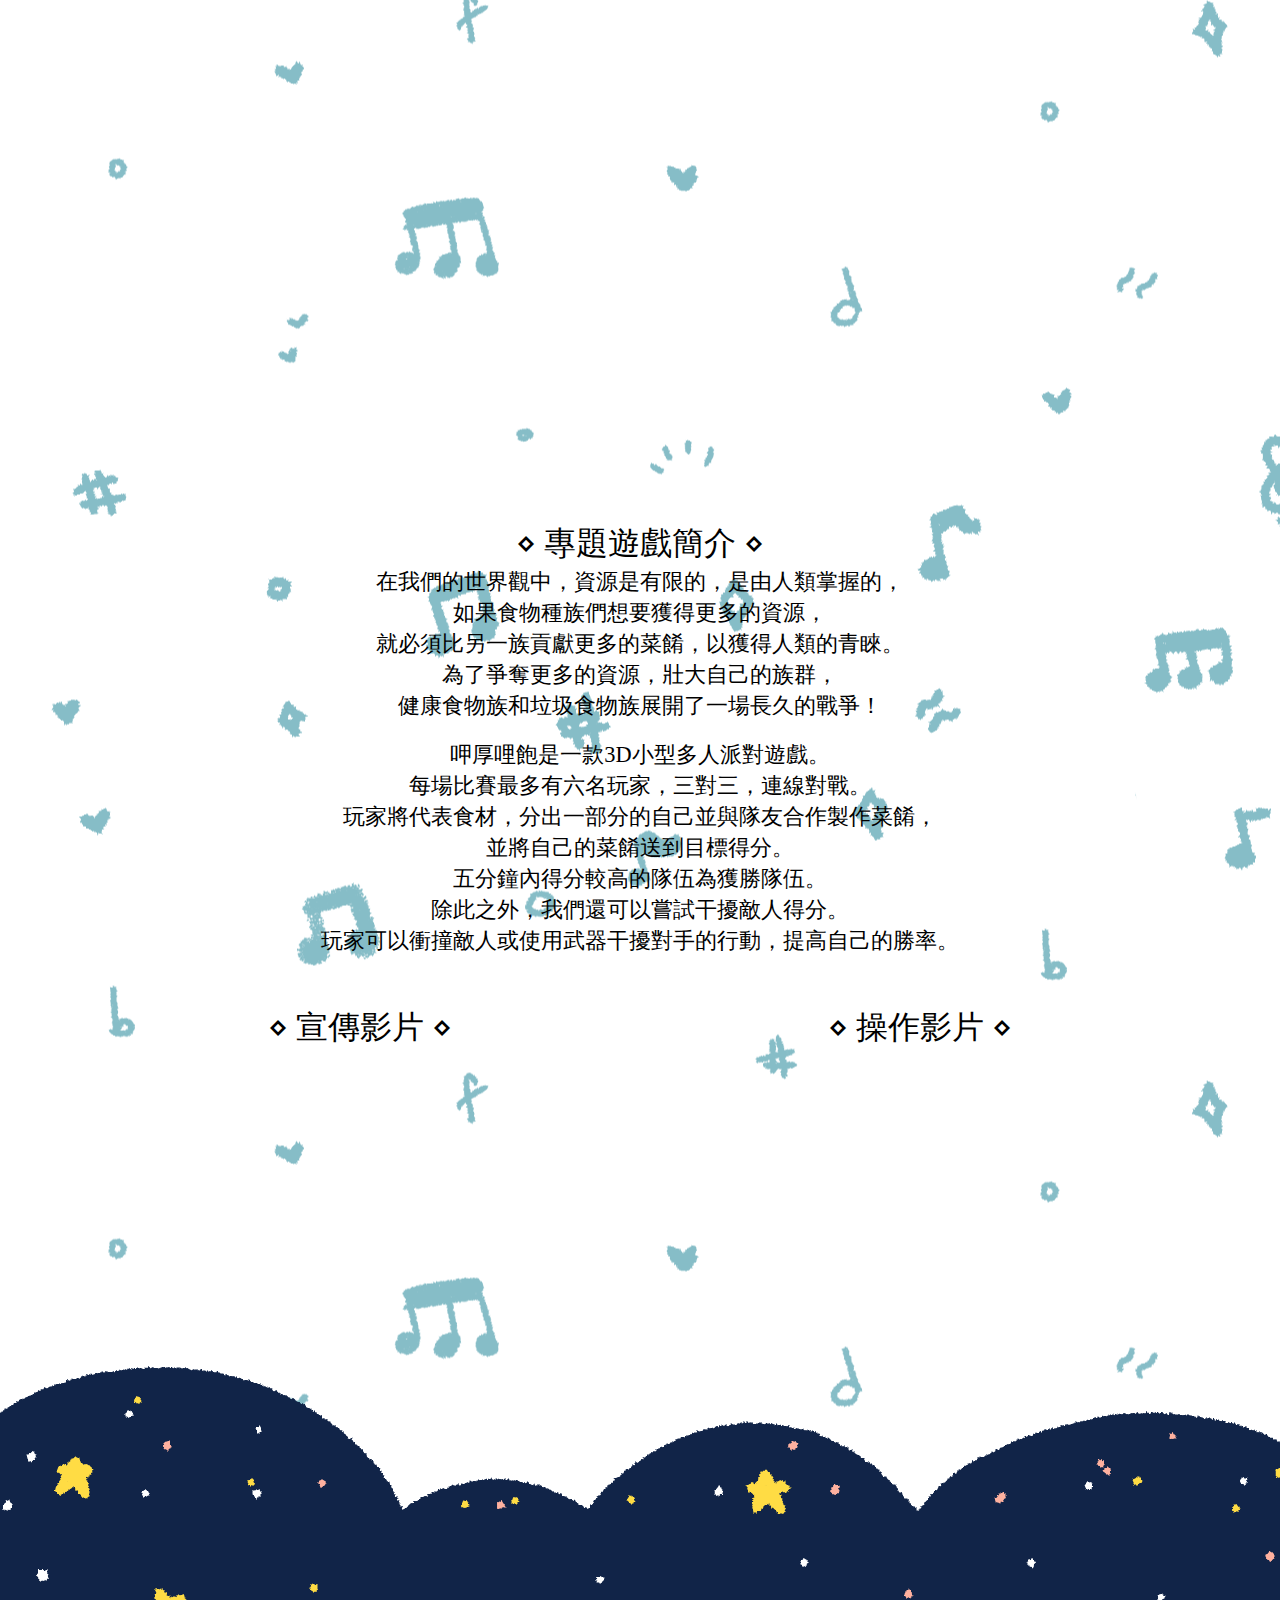
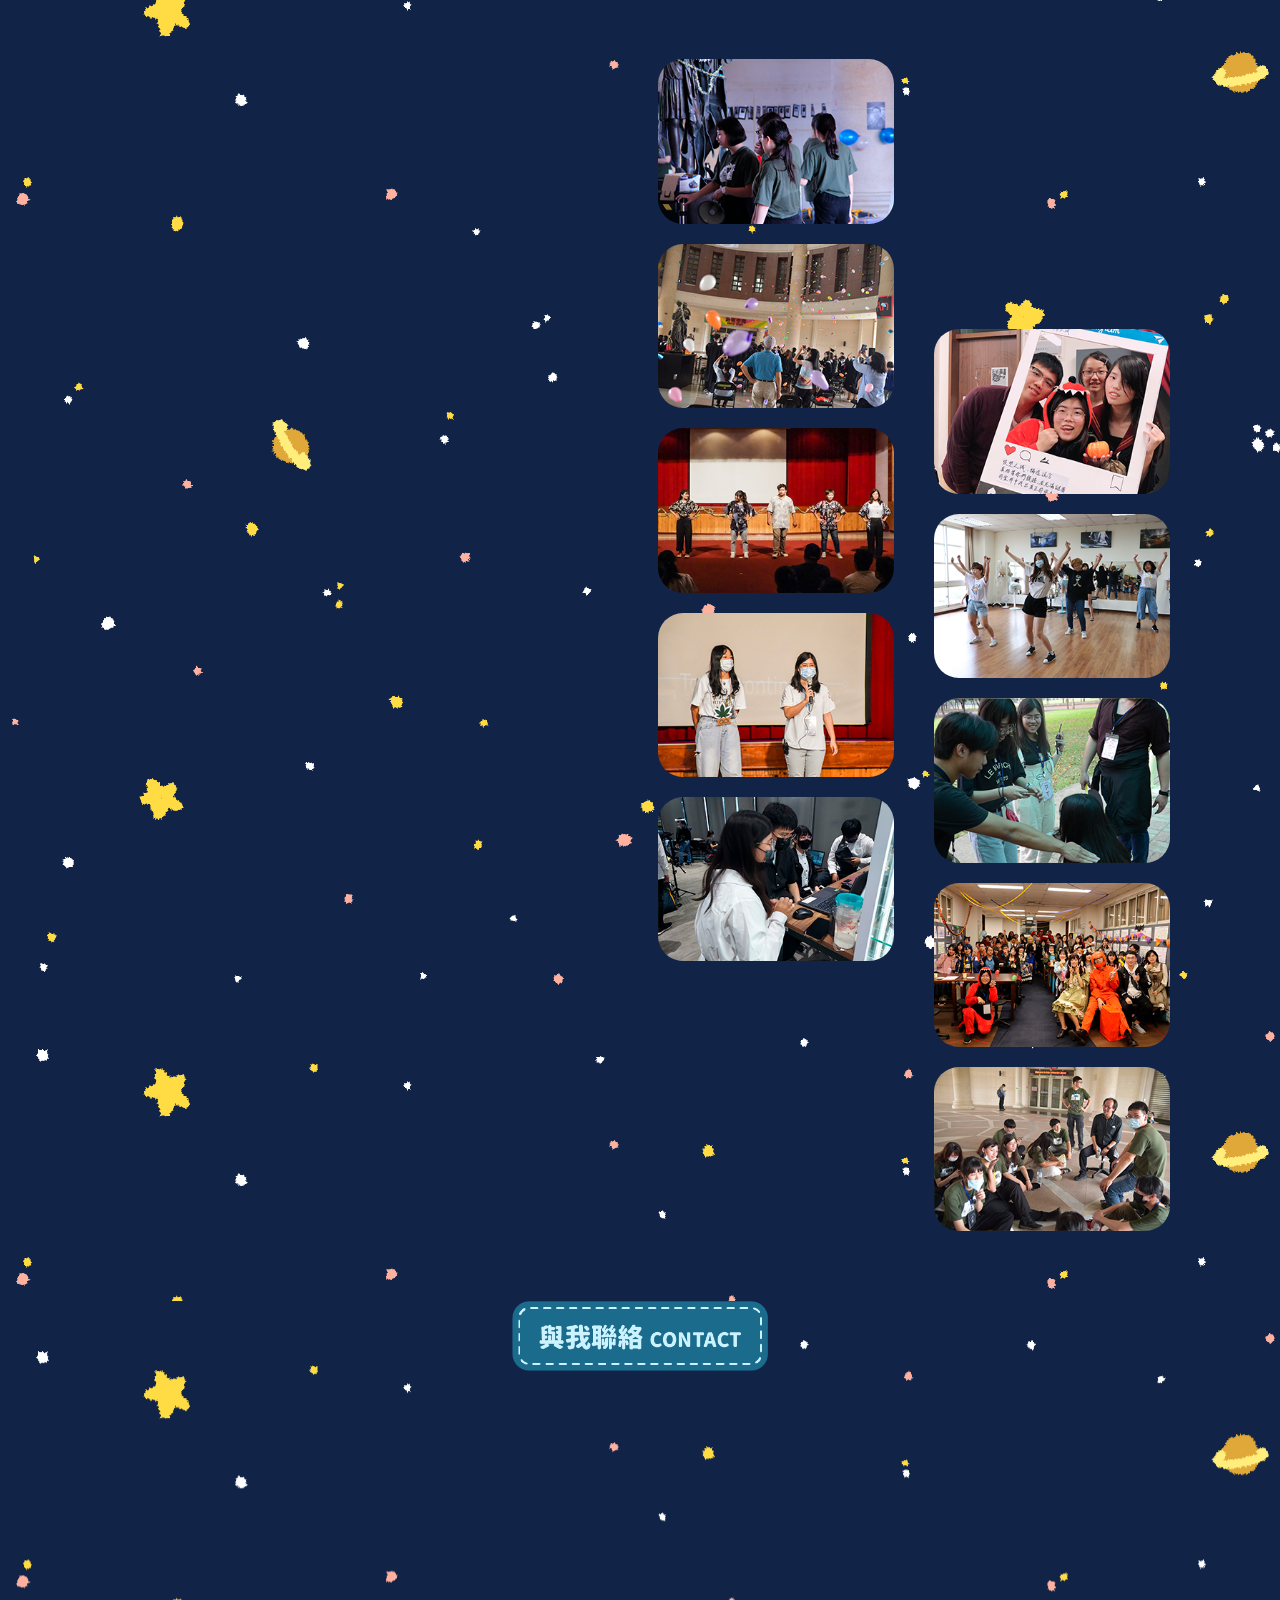
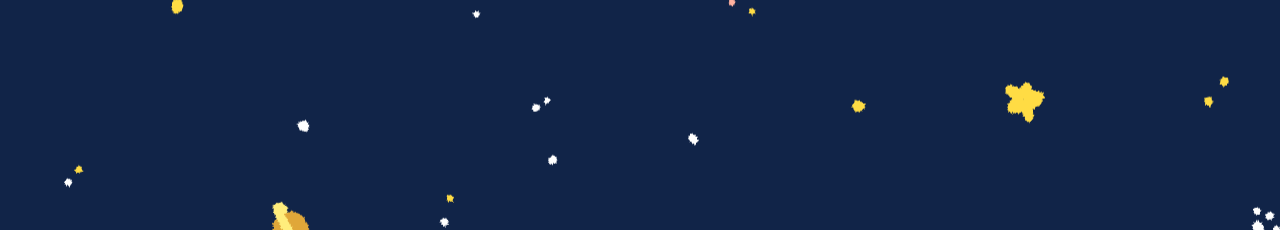
==== commit b736fab4: "做了720響應式(未完)" ====
--- a/index.html
+++ b/index.html
@@ -85,7 +85,7 @@
                     <span class="title2">⋄2022</span>
                     <span>放視大賞 遊戲類PC組 - 入圍</span>
                 </div>
-                <img src="./photo/S__5283845.jpg" width="800px" alt="得獎照片">
+                <img src="./photo/S__5283845.jpg" alt="得獎照片">
             </div>
             <img src="./img/Banana_Talk.png" id="Banana_Talk" alt="Banana_Talk">
         </section>
--- a/index.css
+++ b/index.css
@@ -2,9 +2,9 @@
 @font-face {
     font-family: 'GenJyuuGothic-Heavy';
     src: local("GenJyuuGothic-Heavy"),
-        url('../fort/GenJyuuGothic-Heavy.woff') format("woff"),
-        url('../fonts/GenJyuuGothic-Heavy.ttf') format("opentype"),
-        url('../fonts/GenJyuuGothic-Heavy..eot') format("embedded-opentype");
+        url('./fort/GenJyuuGothic-Heavy.woff') format("woff"),
+        url('./fort/GenJyuuGothic-Heavy.ttf') format("opentype"),
+        url('./fort/GenJyuuGothic-Heavy..eot') format("embedded-opentype");
 }
 
 :root {
@@ -35,7 +35,7 @@
 }
 
 #CONTACAT {
-    background-image: url(./img/bg_star.png);
+    background-image: url(img/bg_star.png);
     background-repeat: repeat;
 
 
@@ -150,7 +150,7 @@
 }
 
 #AWARDS {
-    background-image: url(../img/bg_award.png), url(../img/bg_star.png);
+    background-image: url(img/bg_award.png), url(img/bg_star.png);
     background-repeat: no-repeat, repeat;
     background-position: bottom left, center;
     position: relative;
@@ -194,7 +194,7 @@
     flex-direction: column;
     align-items: center;
     justify-content: center;
-    background-image: url(../img/bg_boder.png),url(../img/bg_bodertop.png), url(../img/bg.png);
+    background-image: url(img/bg_boder.png),url(img/bg_bodertop.png), url(img/bg.png);
     background-repeat: repeat-x,repeat-x, repeat;
     background-position: top,bottom,center;
 }
@@ -290,7 +290,7 @@
 
 
 #SCHOOL_CLUB {
-    background-image: url(../img/bg_star.png);
+    background-image: url(img/bg_star.png);
     display: flex;
     justify-content: center;
     padding: 100px 0 60px 100px;
@@ -439,7 +439,7 @@
   }
 
 #CONTACT {
-    background-image: url(../img/bg_star.png);
+    background-image: url(img/bg_star.png);
     display: flex;
     flex-direction: column;
     align-items: center;
@@ -531,3 +531,93 @@
     border: 0px;
     border-radius: 5px;
 }
+
+
+@media (max-width:720px) {
+    nav{
+        display: none;
+    }
+    
+    span{
+        font-size: 1rem;
+    }
+
+    #index>div{
+        left: 20px;
+        top: 70px;
+    }
+    
+    #index>div>span {
+        font-size: 2rem;
+        -webkit-text-stroke: 2px var(--White);
+    }
+
+    #ABOUT>div{
+        flex-direction: column;
+    }
+
+    #ABOUT>div>img{
+        width: 50vw;
+    }
+    
+    #AWARDS{
+        background-image:url(img/bg_star.png);
+        background-repeat: repeat;
+    
+    }
+
+    #AWARDS>div{
+        flex-direction: column;
+    } 
+
+    #AWARDS>div>div {
+        display: flex;
+        flex-direction: column;
+        align-items: center;
+        margin-bottom: 30px;
+        background-color: var(--MainBlue);
+    }
+
+    #AWARDS div>span.title_txt{
+        color:var(--White);
+        font-size: 2rem;
+    }
+
+    #AWARDS>div>img{
+        width: 70vw;
+    }
+
+    .title_txt {
+        font-size: 2rem;
+    }
+
+    .title2{
+        font-size: 1.5rem;
+        margin: 10px 0px;
+    }
+
+    #P_draw>dialog>figcaption{
+        flex-direction: column;
+    }
+
+    #P_draw>dialog img{
+        width: 70vw;
+    }
+
+    .wrapper{
+        grid-template-columns: 1fr 1fr;
+    }
+
+    #card{
+        flex-direction: column;
+    }
+    #card div{
+        width: 40vw;
+    }
+
+    #P_animate>div>a>div>img {
+        width: 40vw;
+        
+       
+    }
+}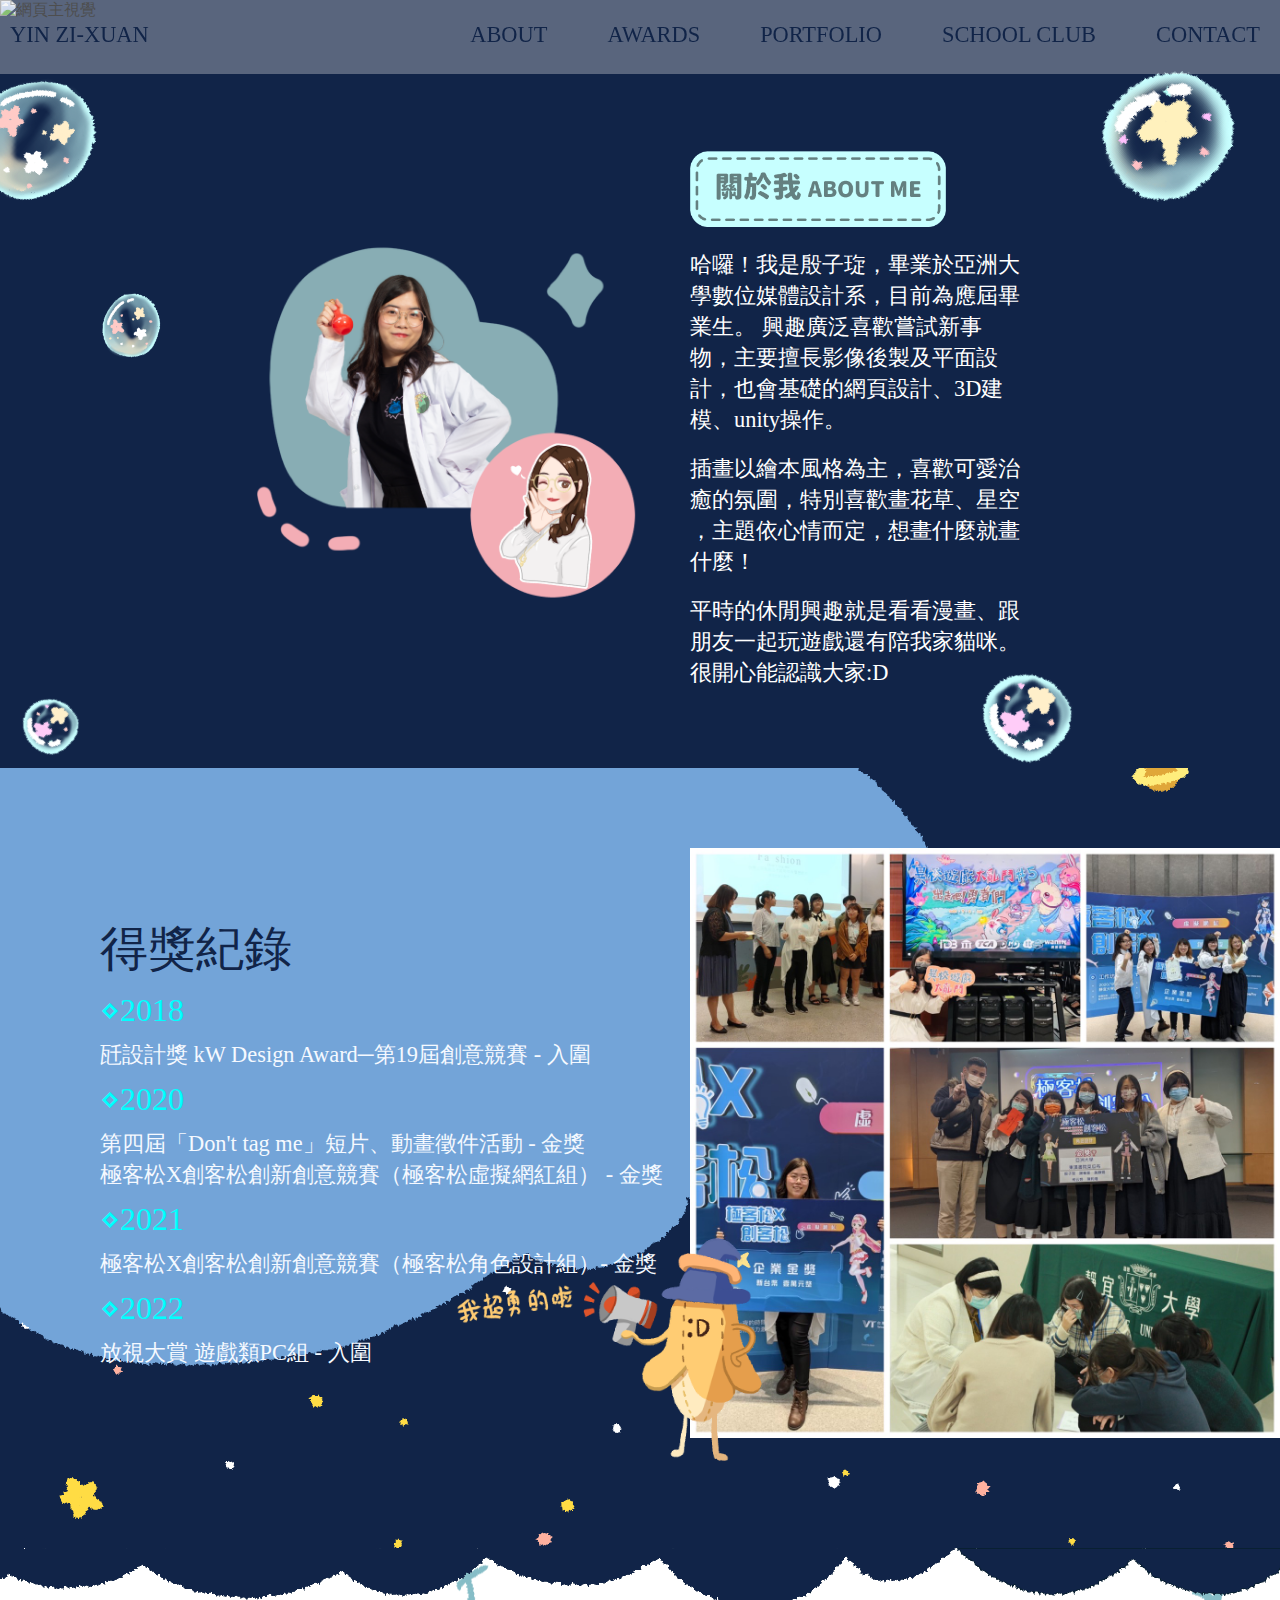
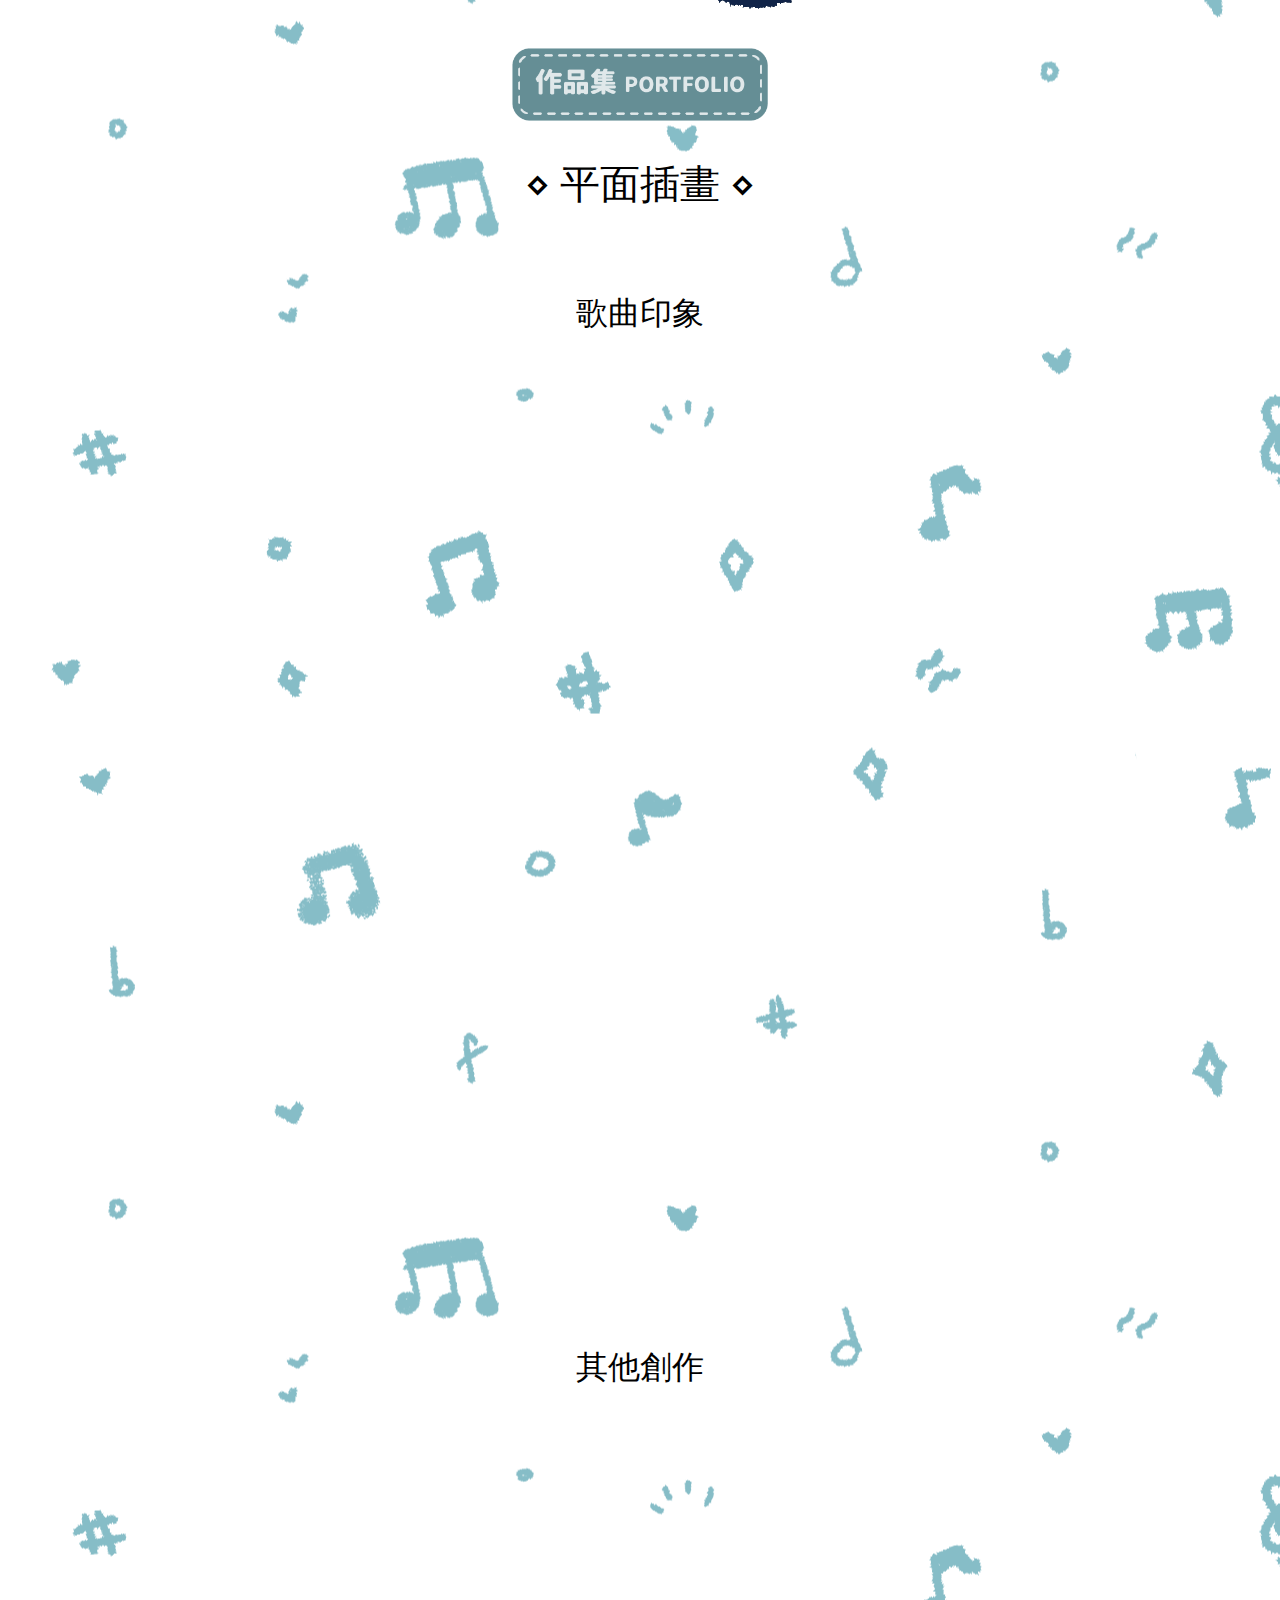
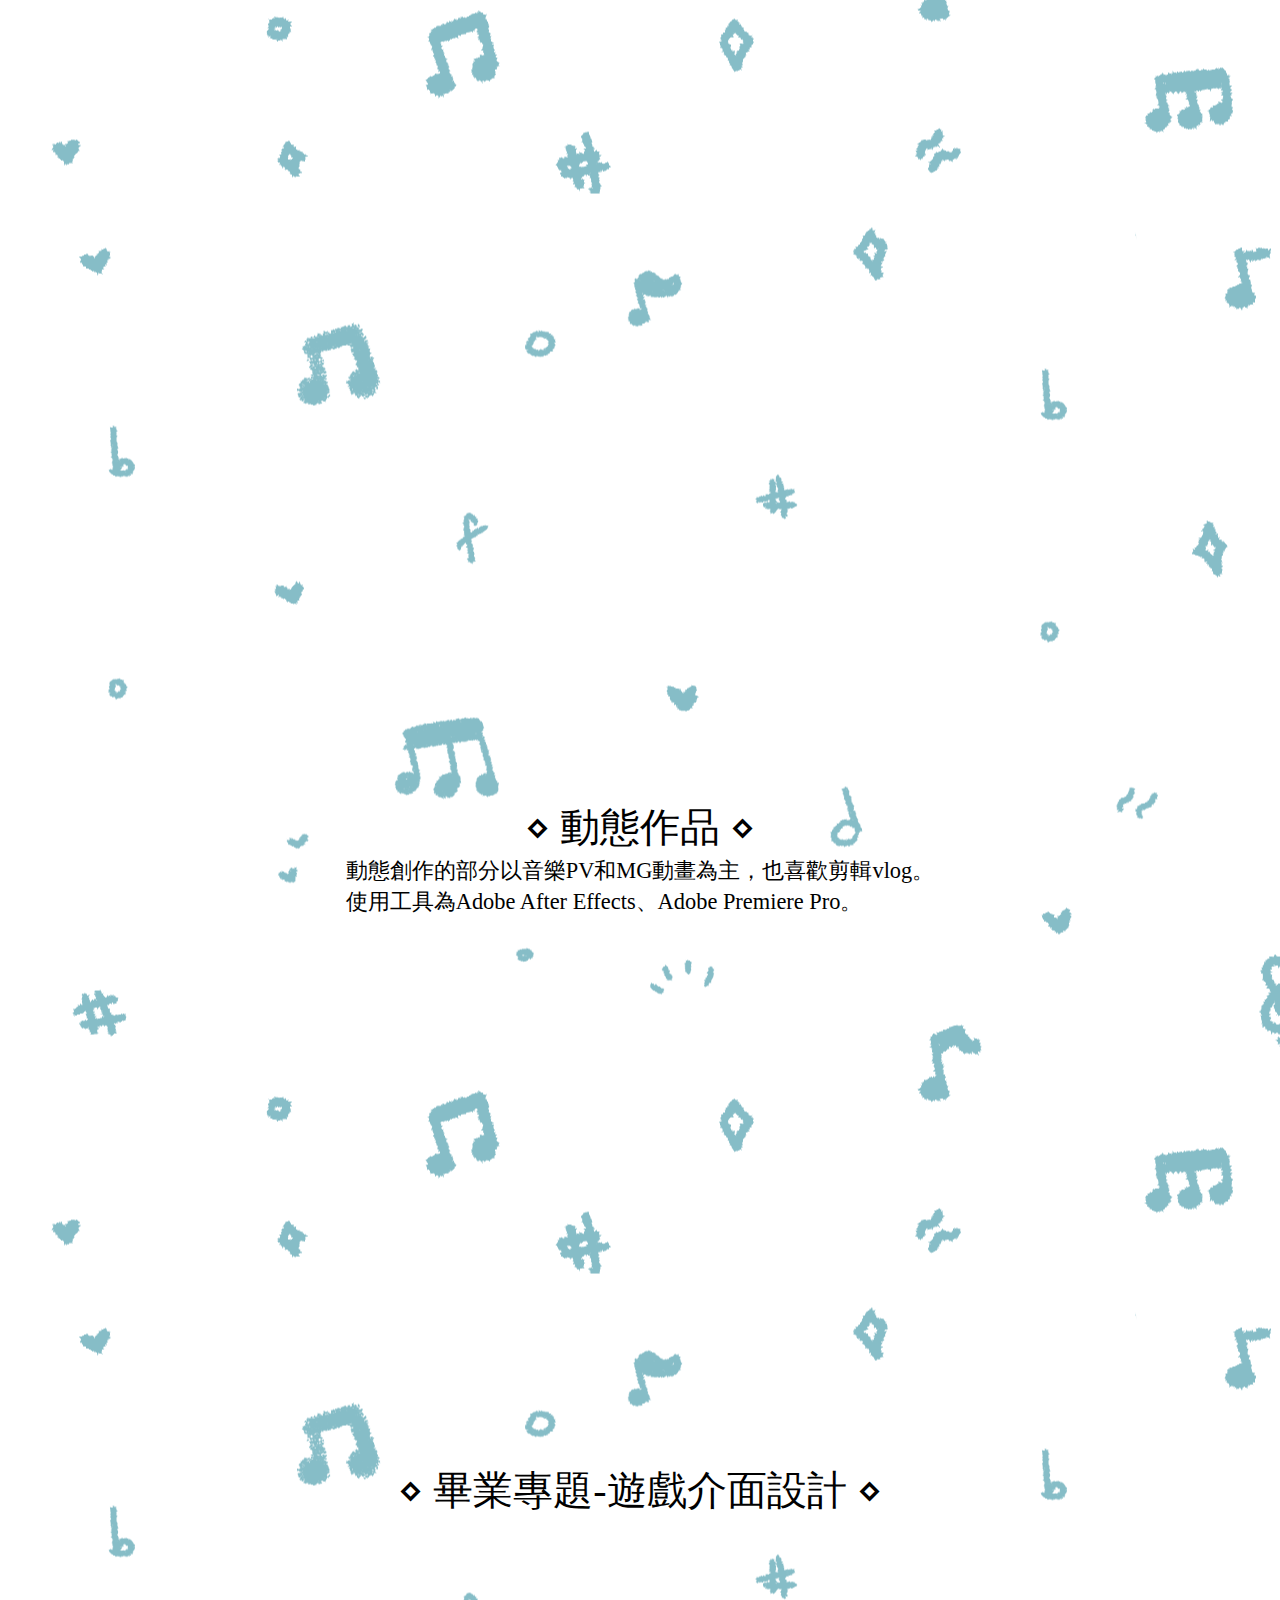
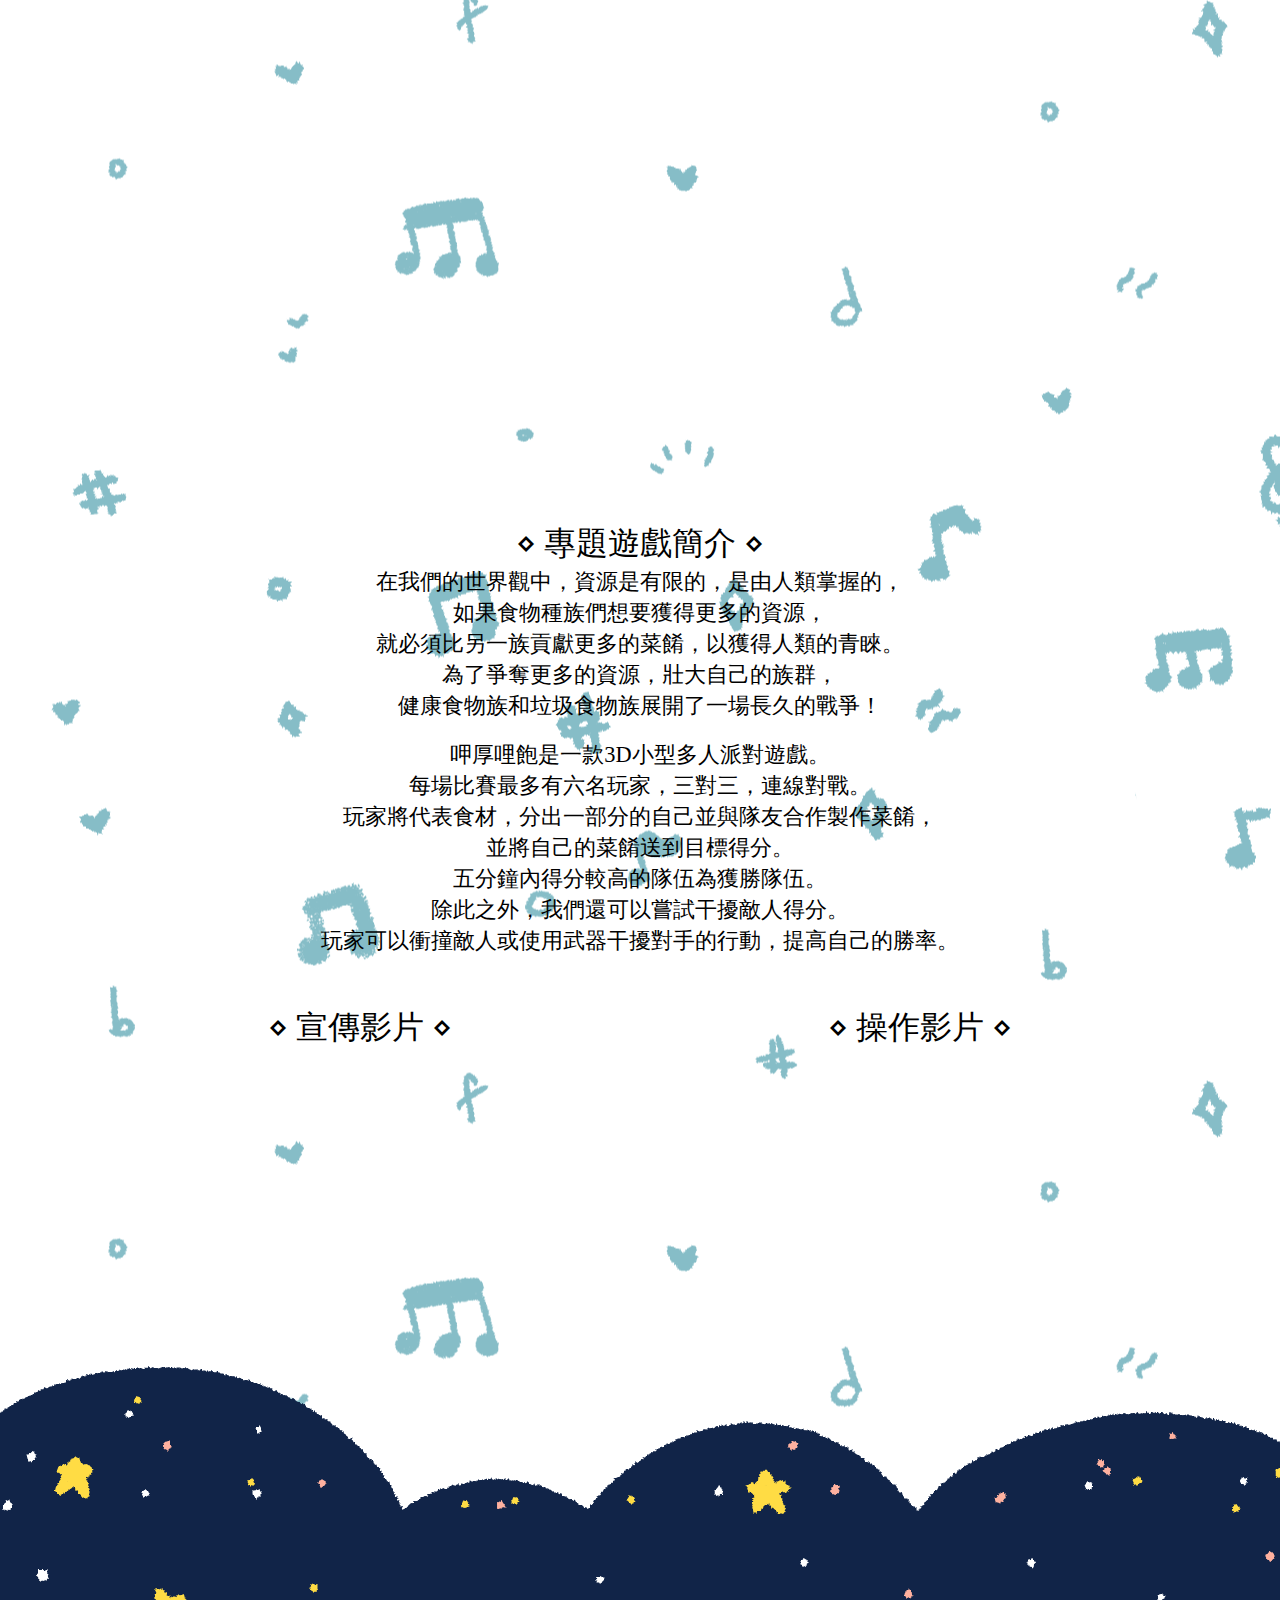
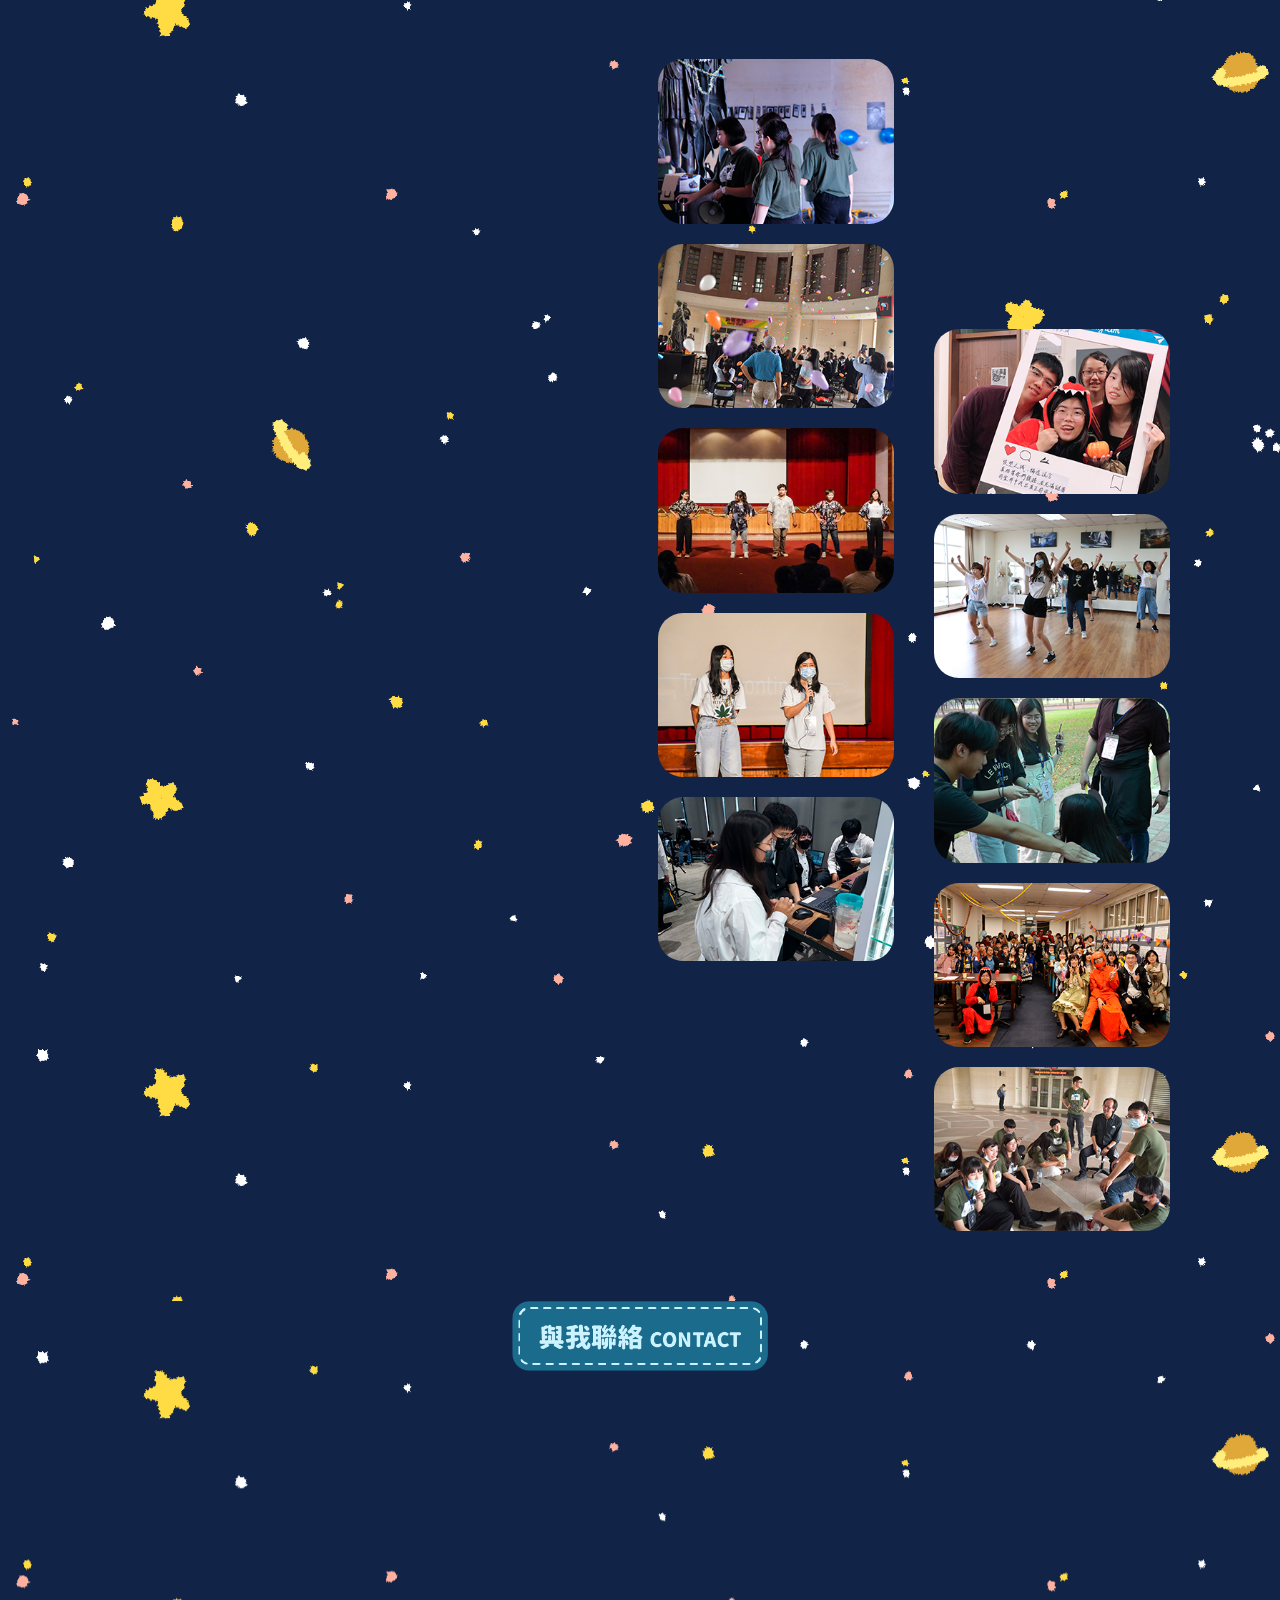
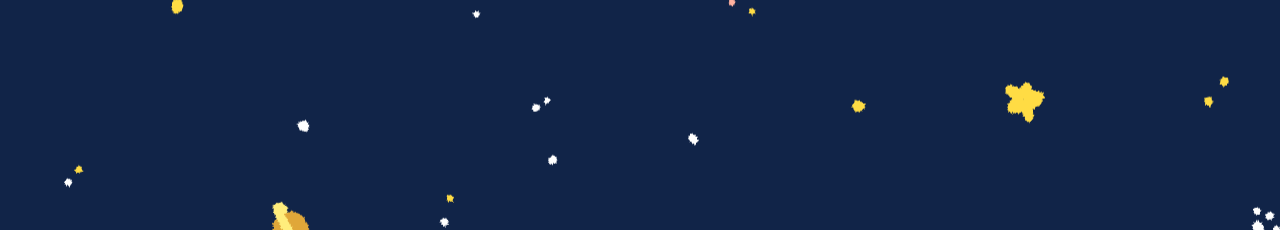
==== commit f5521e94: "0316" ====
--- a/index.html
+++ b/index.html
@@ -262,7 +262,7 @@
                 <img src="./img/Banana_UFO.png" alt="Banana_UFO" id="Banana_UFO" class="sticky-top">
             </div>
 
-            <div class="CLUB_photo">
+            <div id="photo1" class="CLUB_photo">
                 <!-- img*4-->
                 <img src="./photo/1.png" alt="">
                 <img src="./photo/2.png" alt="">
@@ -270,7 +270,7 @@
                 <img src="./photo/5.png" alt="">
                 <img src="./photo/7.png" alt="">
             </div>
-            <div class="CLUB_photo">
+            <div id="photo2" class="CLUB_photo">
                 <!-- img*4-->
                 <img src="./photo/6.png" alt="">
                 <img src="./photo/8.png" alt="">
--- a/index.css
+++ b/index.css
@@ -351,11 +351,6 @@
 
 }
 
-#CLUB_text {
-    width: 70%;
-    color: var(--White);
-
-}
 
 .titleimg {
     width: 20vw;
@@ -617,7 +612,28 @@
 
     #P_animate>div>a>div>img {
         width: 40vw;
-        
-       
-    }
+    }
+
+    #P_foodwar>div>div>div{
+    flex-direction: column;
+}
+
+#P_foodwar>div>div>div>div{
+    margin-bottom: 30px;
+}
+
+#SCHOOL_CLUB{
+    display: flex;
+    align-items: center;
+}
+
+
+#SCHOOL_CLUB>div:nth-child(1){
+    width: 100%;
+}
+
+#photo1,#photo2{
+    display: none;
+ }
+
 }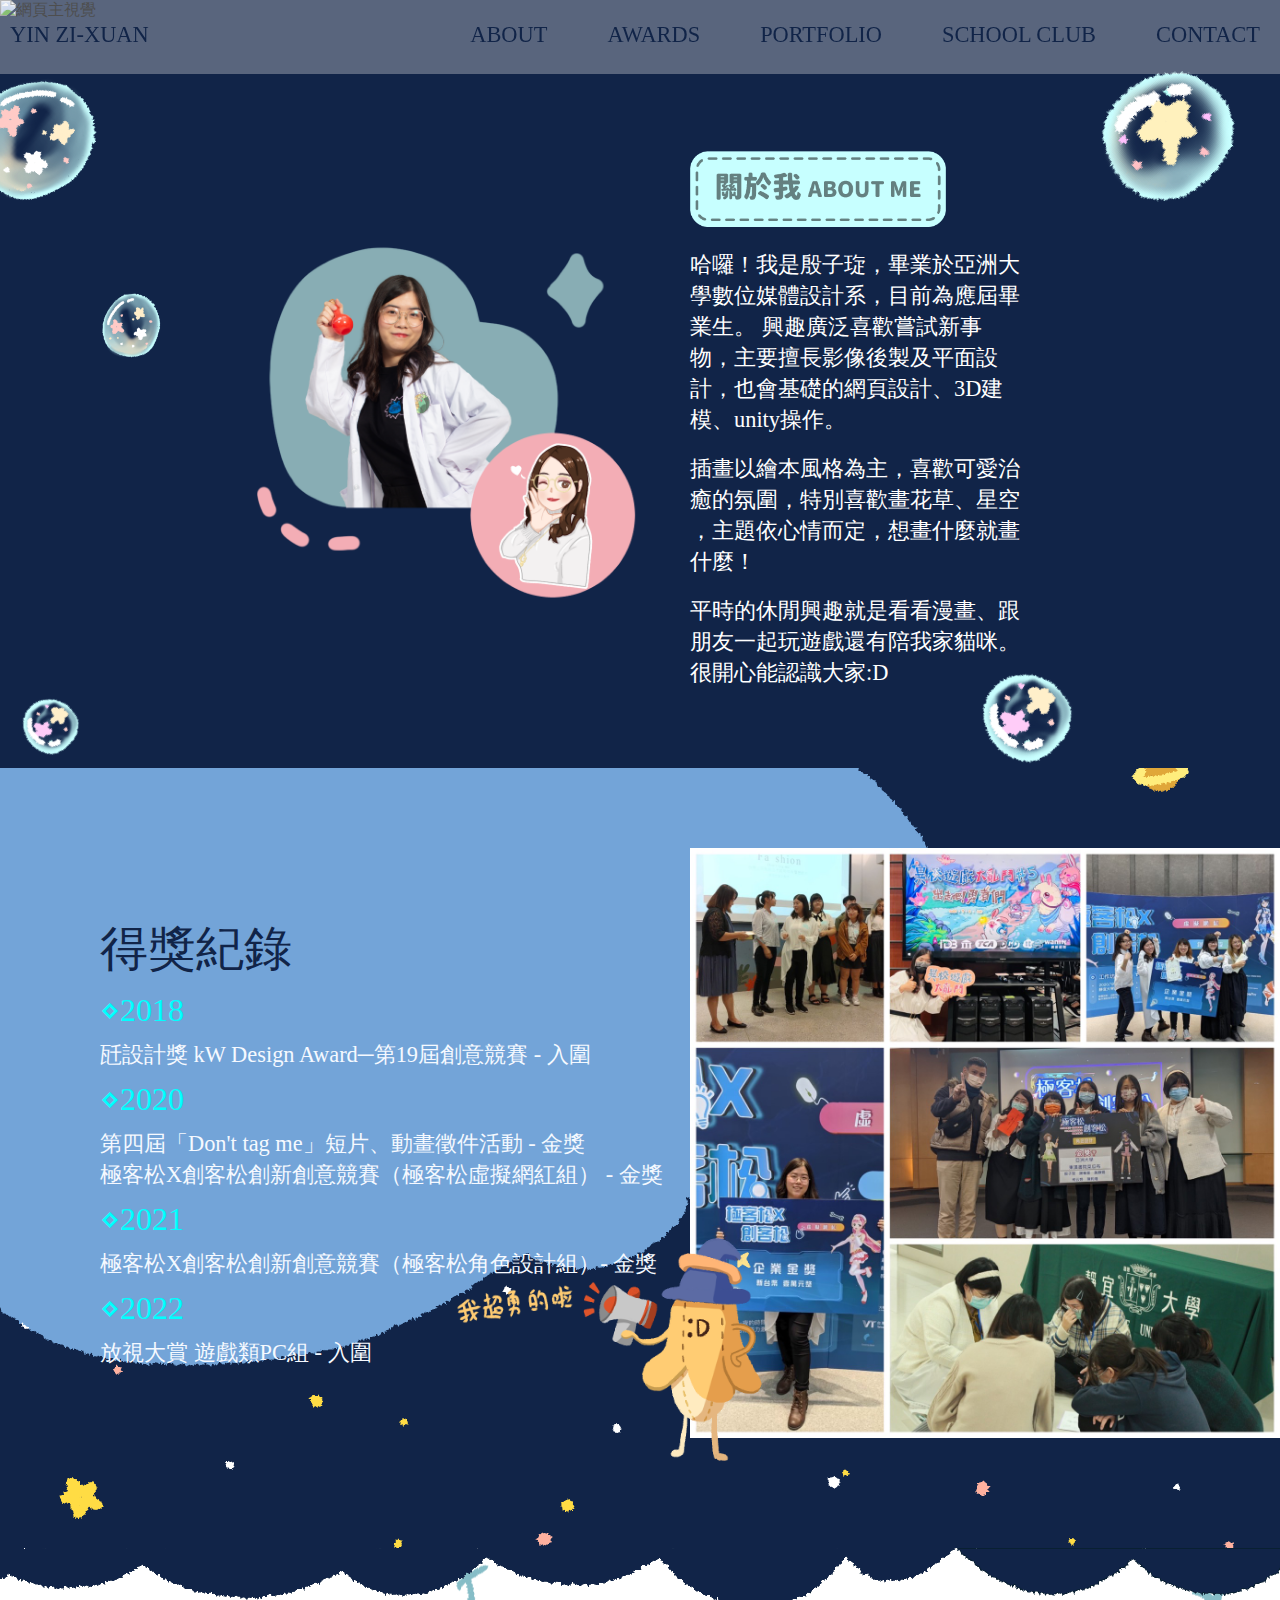
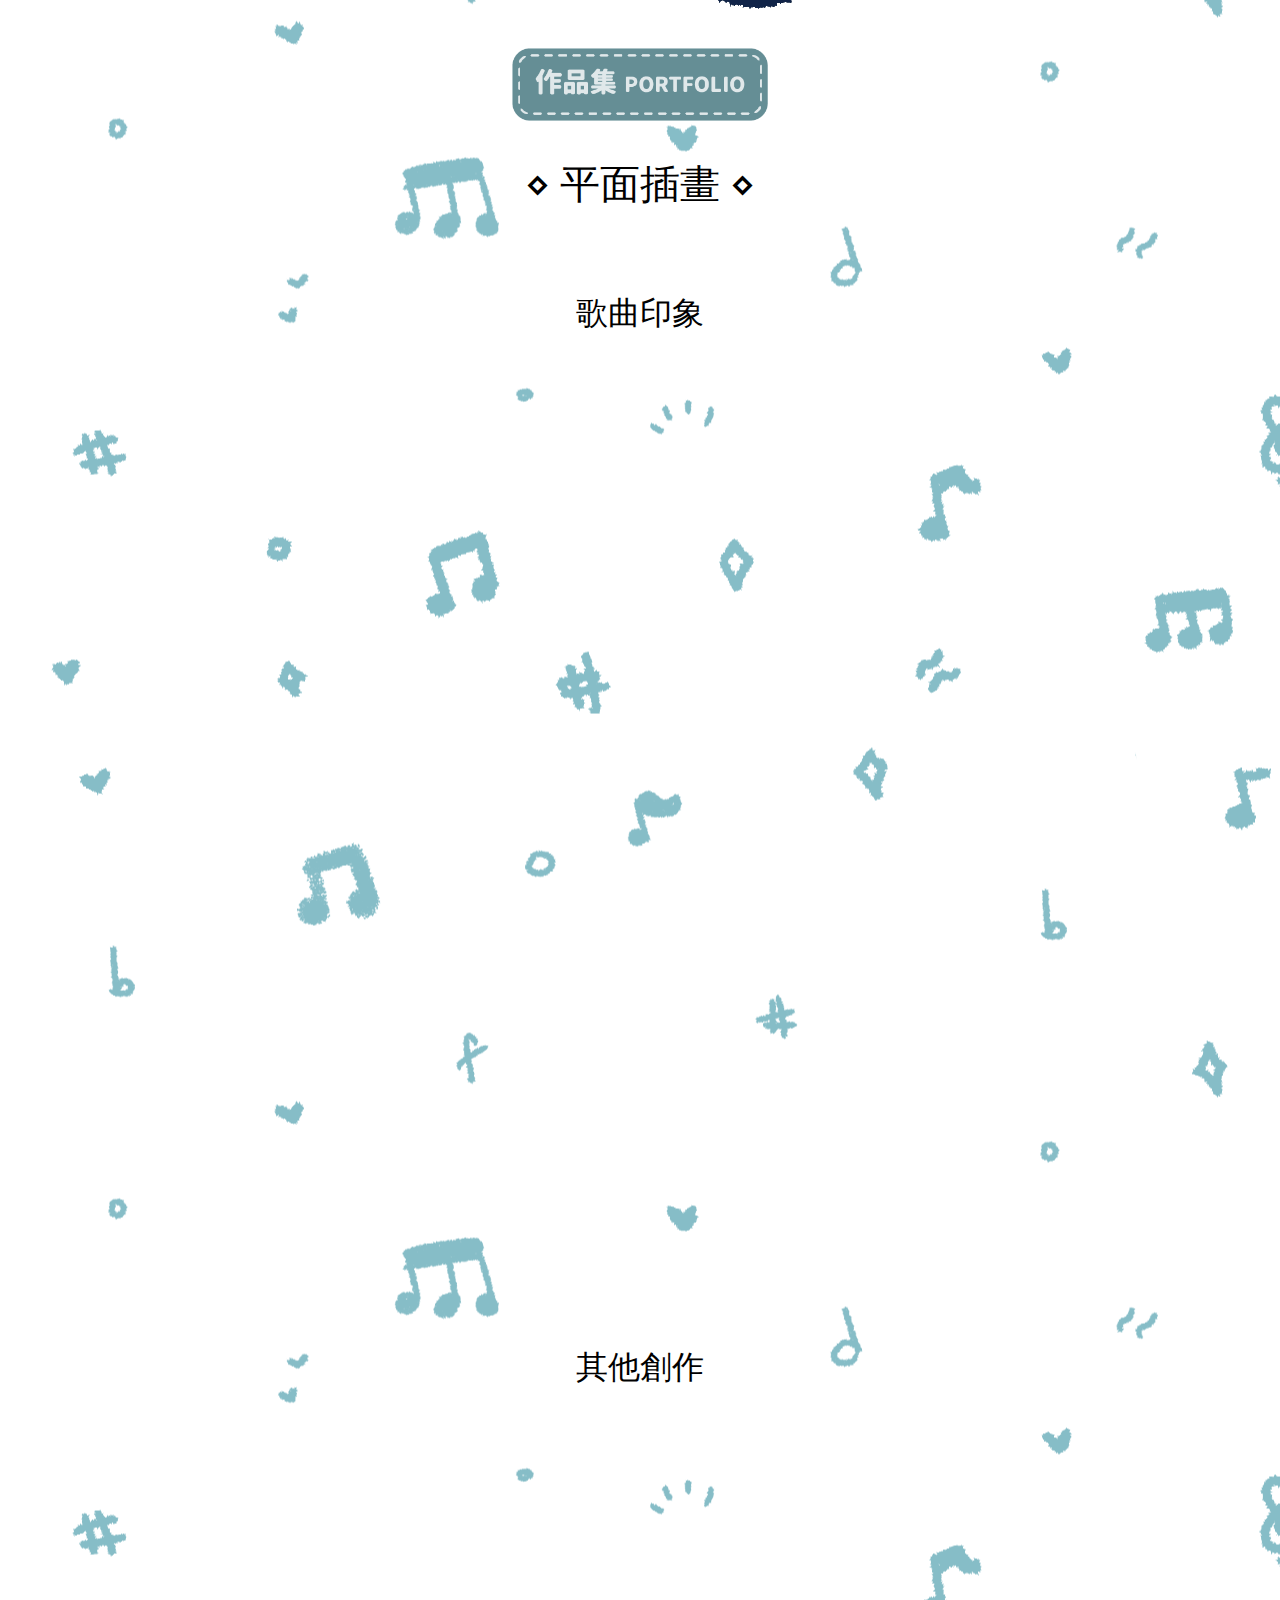
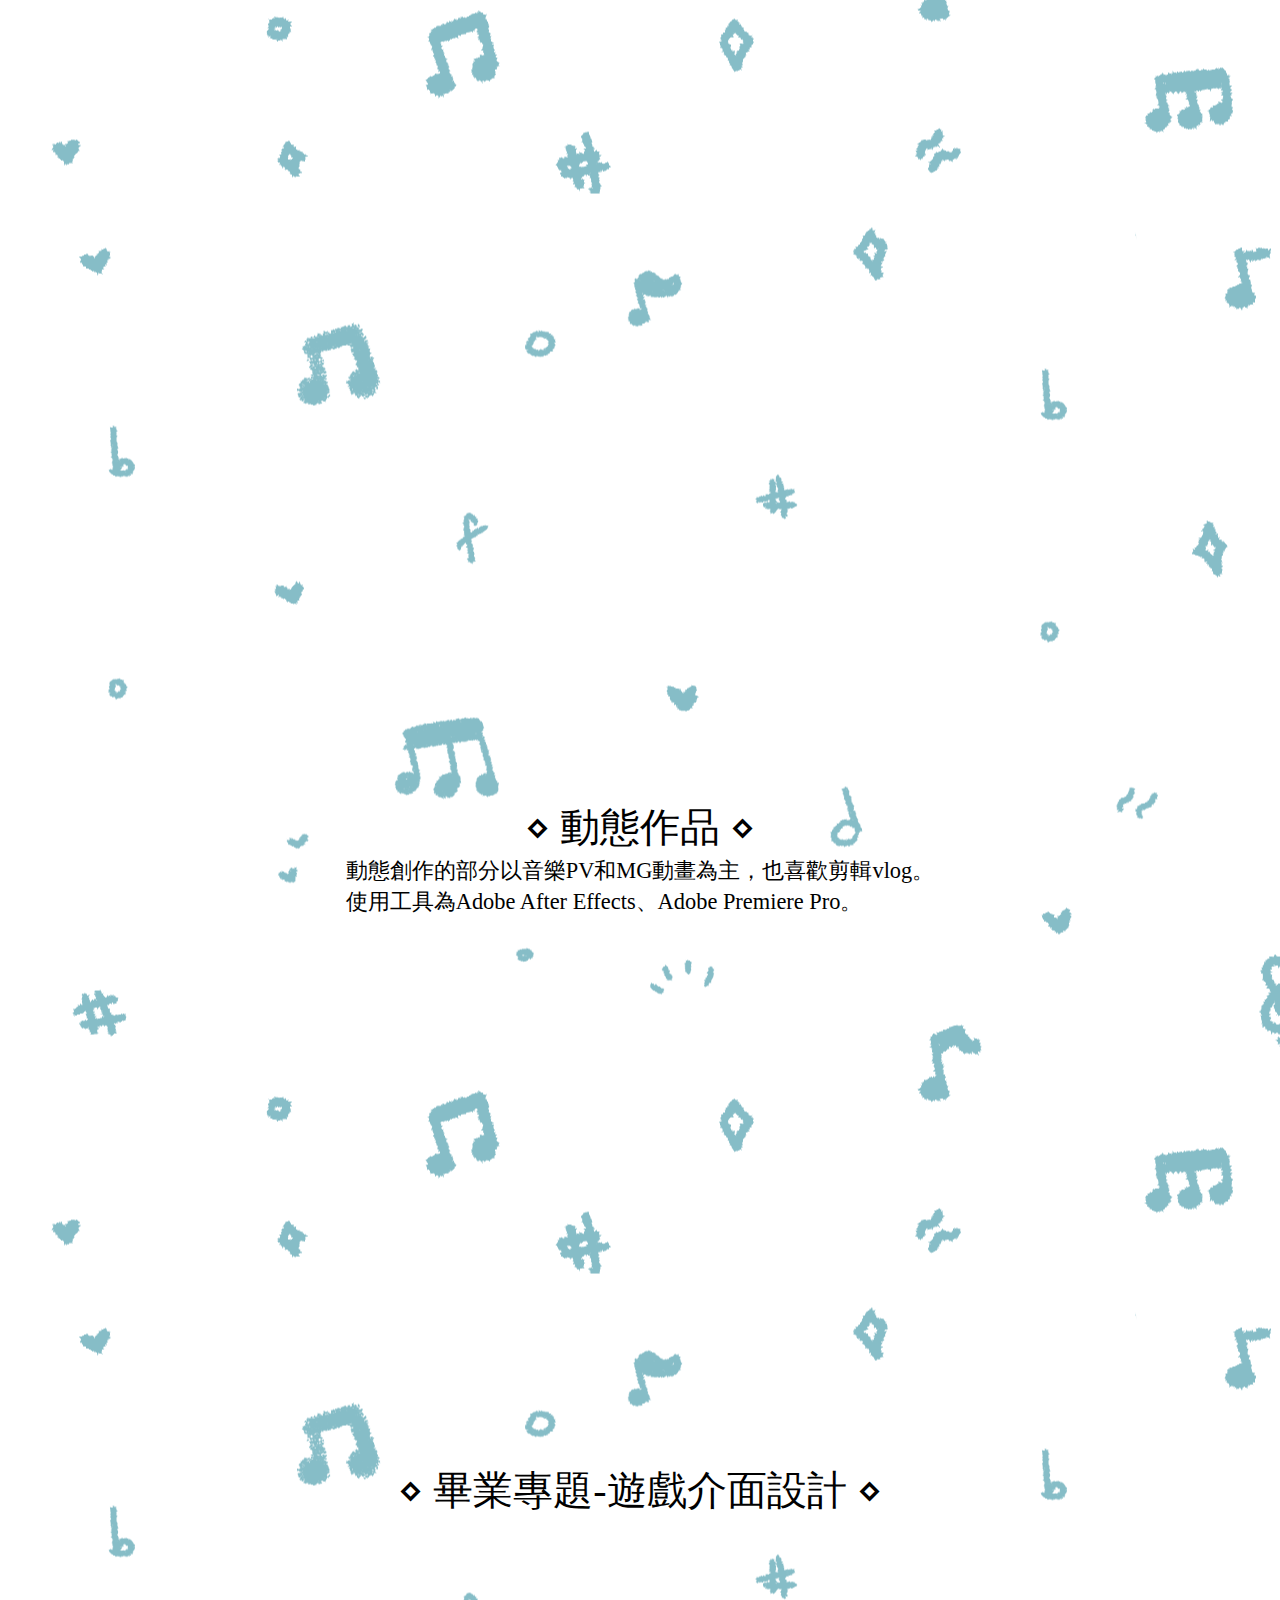
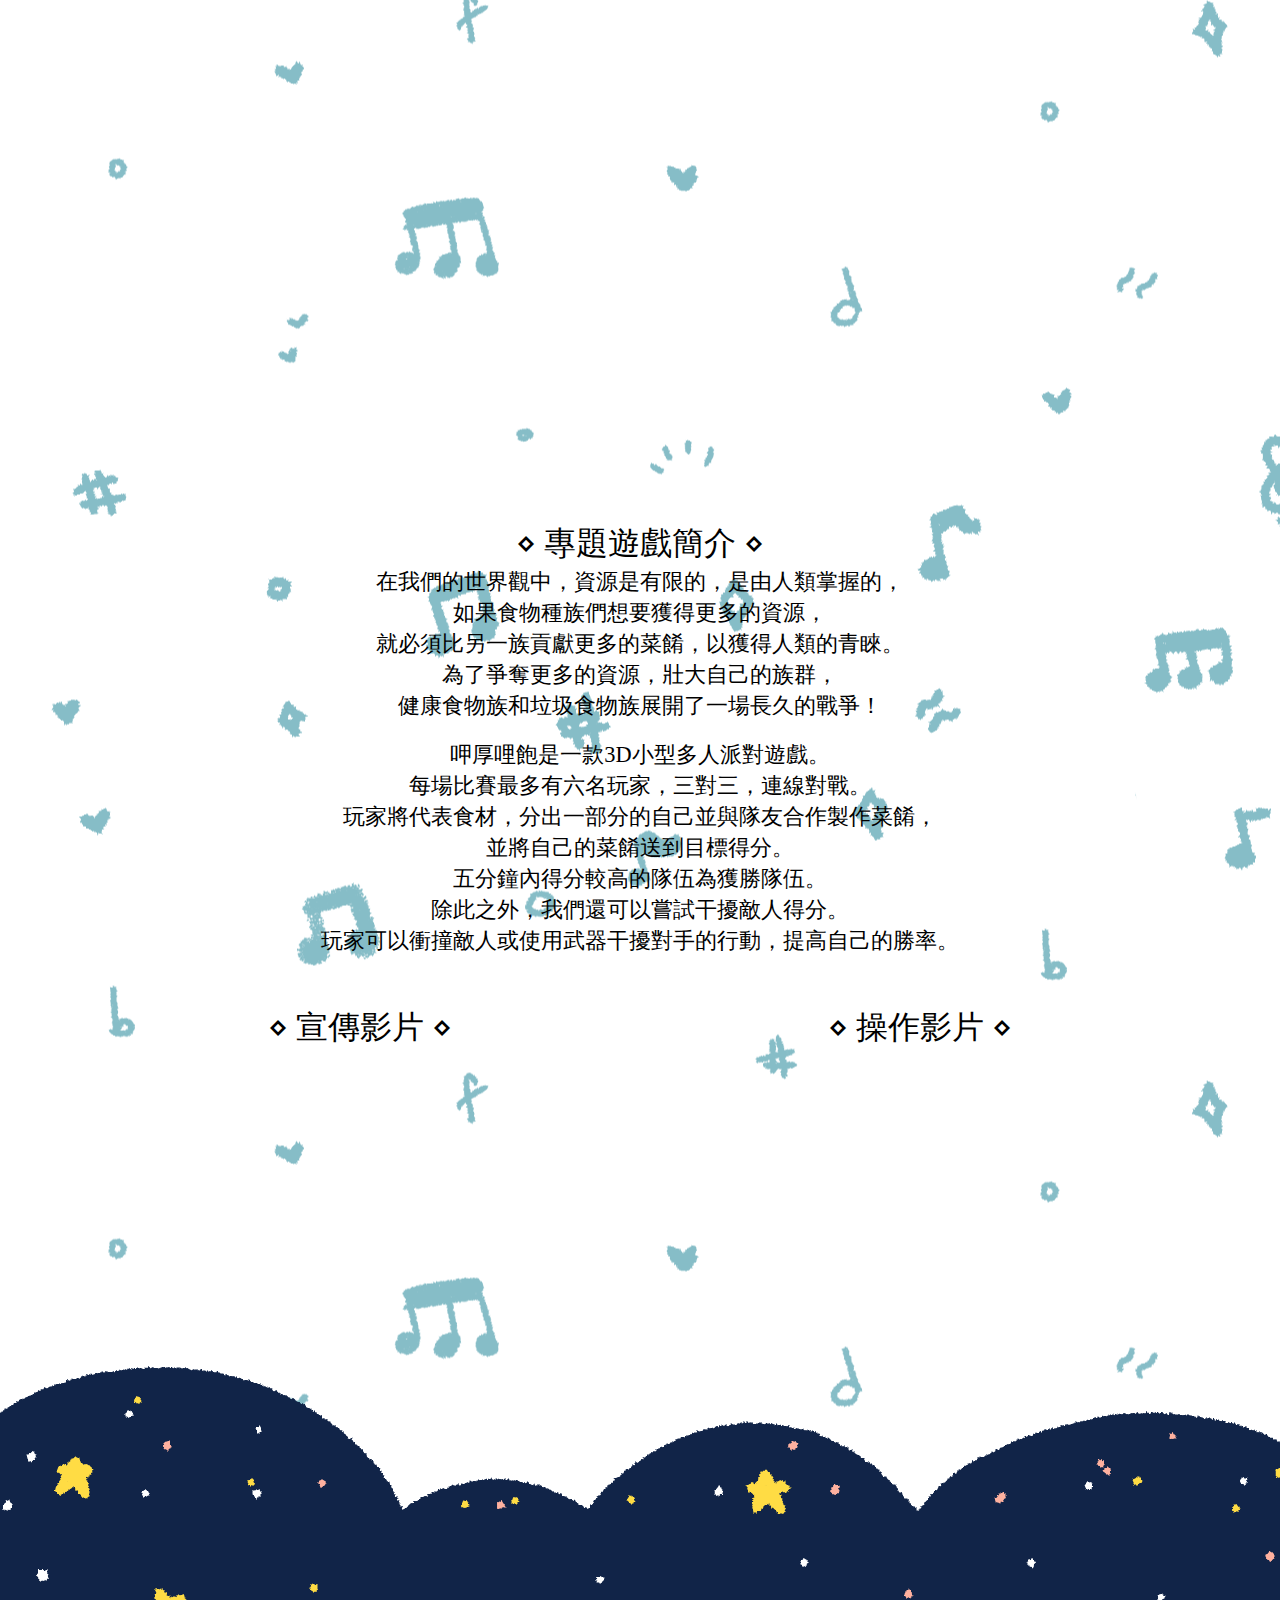
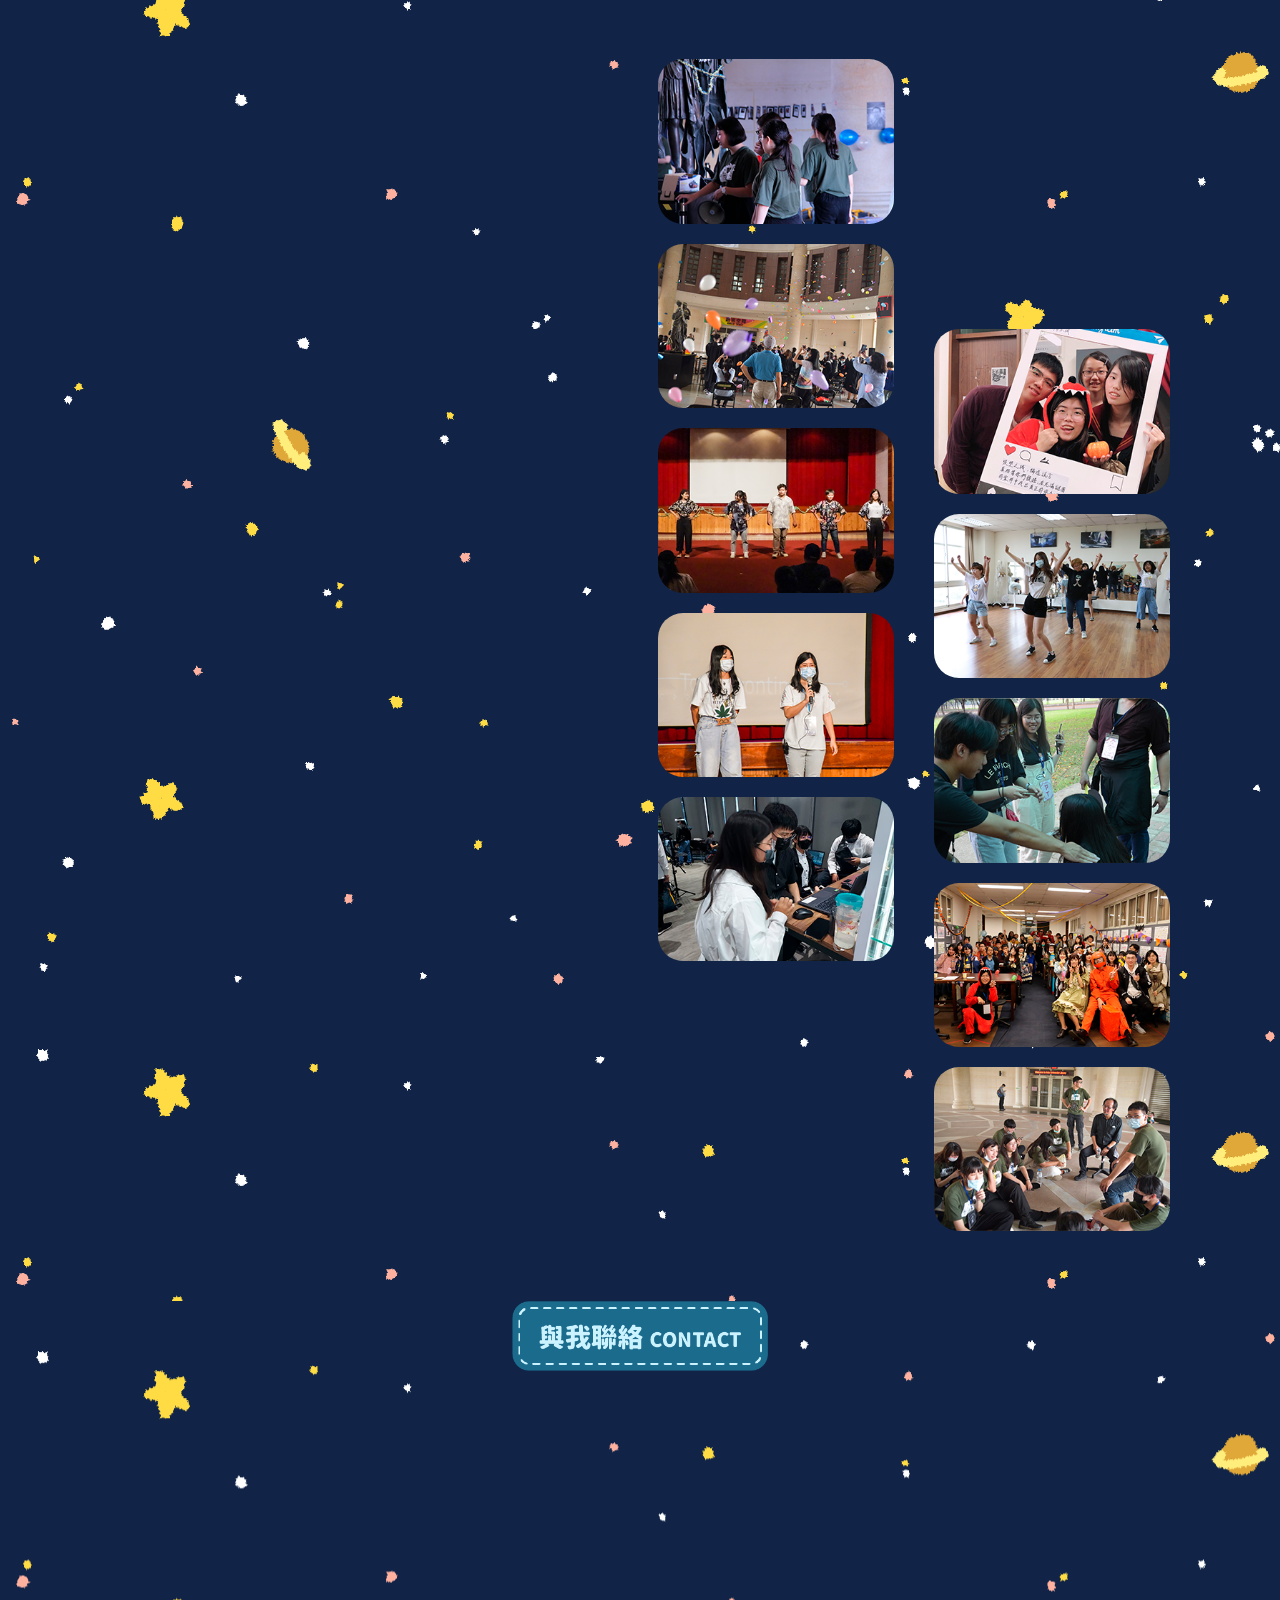
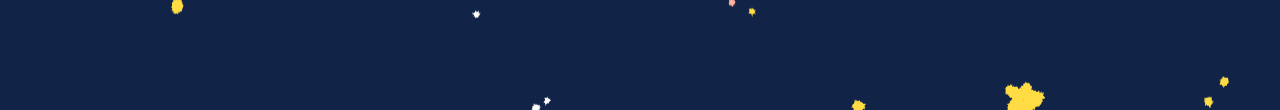
==== commit 4812efaa: "差munu完成響應式" ====
--- a/index.html
+++ b/index.html
@@ -10,6 +10,8 @@
     <link rel="stylesheet" href="index.css">
     <link rel="stylesheet" href="https://cdnjs.cloudflare.com/ajax/libs/animate.css/4.1.1/animate.min.css" />
     <link rel="stylesheet" href="https://cdn.jsdelivr.net/npm/swiper@9/swiper-bundle.min.css" />
+    <link rel="stylesheet" href="https://cdn.jsdelivr.net/npm/bootstrap-icons@1.10.3/font/bootstrap-icons.css">
+
 
 </head>
 
@@ -17,6 +19,20 @@
     <header>
         <a name="Top"></a>
         <section id="index">
+            <button><svg xmlns="http://www.w3.org/2000/svg" fill="currentColor" class="bi bi-list" viewBox="0 0 16 16">
+                    <path fill-rule="evenodd"
+                        d="M2.5 12a.5.5 0 0 1 .5-.5h10a.5.5 0 0 1 0 1H3a.5.5 0 0 1-.5-.5zm0-4a.5.5 0 0 1 .5-.5h10a.5.5 0 0 1 0 1H3a.5.5 0 0 1-.5-.5zm0-4a.5.5 0 0 1 .5-.5h10a.5.5 0 0 1 0 1H3a.5.5 0 0 1-.5-.5z" />
+                </svg></button>
+            <div>
+                <ul>
+                    <li><a id="btn_ABout" href="#">ABOUT</a></li>
+                    <li><a id="btn_AWARDS" href="#">AWARDS<br></a></li>
+                    <li><a id="btn_PORTFOLIO" href="#">PORTFOLIO</a></li>
+                    <li><a id="btn_SCHOOL" href="#">SCHOOL CLUB</a></li>
+                    <li><a id="btn_CONTACT" href="#">CONTACT</a></li>
+                </ul>
+            </div>
+
             <nav>
                 <a id="btn_Top" href="#">YIN ZI-XUAN</a>
                 <div>
@@ -93,12 +109,12 @@
         <a name="PORTFOLIO"></a>
 
         <section id="PORTFOLIO">
-            
+
             <div id="P_draw">
                 <img class="titleimg" src="./img/title/portfolio.png" alt=""><br><br>
                 <span class="title_txt">⋄ 平面插畫 ⋄</span>
                 <span class="title2 spece">歌曲印象</span>
-                
+
                 <dialog class="SongDetail">
                     <figcaption>
                         <img class="animate__animated animate__zoomIn" src="">
@@ -248,7 +264,7 @@
 
         <section id="SCHOOL_CLUB">
             <div class="wow animate__animated animate__fadeInUp">
-                <img src="./img/title/schoolclub.png" class="titleimg" alt="">
+                <img src="./img/title/schoolclub.png" class="titleimg">
                 <div>
                     <span class="title2">除了畫畫剪影片，辦活動我也OK啦！</span>
                     <br><br>
@@ -258,6 +274,7 @@
                     <span>⋄ 擔任亞洲大學數媒系107級畢委會公關長 ⋄</span>
                     <span>負責對外接洽、邀請業界專業老師擔任評審、廠商贊助合作案發想、小額募資、友校合作。
                     </span>
+                    <img id="photo_gif" src="./img/photo.gif" alt="">
                 </div>
                 <img src="./img/Banana_UFO.png" alt="Banana_UFO" id="Banana_UFO" class="sticky-top">
             </div>
@@ -291,19 +308,18 @@
             <div id="mail" class="wow animate__animated animate__fadeInUp">
                 <form enctype="text/plain" accept-charset="utf-8">
                     <!-- 寄件者姓名    -->
-                    <input id="nameText" type="text" name="Name" value size="100" rows="3" placeholder="你的姓名" required>
+                    <input id="nameText" type="text" name="Name" placeholder="你的姓名" required>
 
                     <br>
                     <!-- 寄件者email -->
-                    <input id="emailText" type="email" name="Email" value size="100" placeholder="Email" required>
+                    <input id="emailText" type="email" name="Email" placeholder="Email" required>
                     <br>
                     <!-- 郵件主旨 -->
-                    <input id="subText" type="text" name="Subject" value size="100" aria-invalid="false"
-                        placeholder="主旨" required>
+                    <input id="subText" type="text" name="Subject" aria-invalid="false" placeholder="主旨" required>
                     <br>
                     <!-- 郵件內容 -->
-                    <textarea id="bodyText" name="your-message" cols="100" rows="10" aria-required="true"
-                        aria-invalid="false" placeholder="有話大聲說，你想跟我說什麼咧？" required></textarea>
+                    <textarea id="bodyText" name="your-message" aria-required="true" aria-invalid="false"
+                        placeholder="有話大聲說，你想跟我說什麼咧？" required></textarea>
                     <br>
                     <!-- 傳送按鈕 -->
                     <div>
--- a/index.css
+++ b/index.css
@@ -119,6 +119,24 @@
     position: relative;
 }
 
+#index>button{
+    width: 75px;
+    height: 75px;
+    display: none;
+    position: fixed;
+    z-index: 100;
+    top: 10px;
+    right: 10px;
+    border-radius: 50px;
+    border: 4px solid var(--White);
+    background-color:var(--MainBlue);
+}
+
+#index>button>svg{
+    color: #fff;
+    width: 35px;
+}
+
 #index>img {
     width: 100%;
     margin: auto;
@@ -141,12 +159,12 @@
     letter-spacing: 0.02em;
 }
 
-.loop{
-    animation: bounce infinite; 
-}
-
-.zoomIn{
-    animation:zoomIn 0.1ms ;
+.loop {
+    animation: bounce infinite;
+}
+
+.zoomIn {
+    animation: zoomIn 0.1ms;
 }
 
 #AWARDS {
@@ -179,12 +197,12 @@
     flex-direction: column;
 }
 
-#AWARDS div>span.title2{
+#AWARDS div>span.title2 {
     color: aqua;
 }
 
-#AWARDS div>span.title_txt{
-    color:var(--MainBlue);
+#AWARDS div>span.title_txt {
+    color: var(--MainBlue);
     font-size: 3rem;
 }
 
@@ -194,9 +212,9 @@
     flex-direction: column;
     align-items: center;
     justify-content: center;
-    background-image: url(img/bg_boder.png),url(img/bg_bodertop.png), url(img/bg.png);
-    background-repeat: repeat-x,repeat-x, repeat;
-    background-position: top,bottom,center;
+    background-image: url(img/bg_boder.png), url(img/bg_bodertop.png), url(img/bg.png);
+    background-repeat: repeat-x, repeat-x, repeat;
+    background-position: top, bottom, center;
 }
 
 #PORTFOLIO>div {
@@ -206,7 +224,7 @@
     justify-content: center;
 }
 
-#P_draw{
+#P_draw {
     text-align: center;
 }
 
@@ -247,11 +265,11 @@
     border-radius: 30px 30px 0 0;
 }
 
-#P_animate{
+#P_animate {
     padding: 80px 0;
 }
 
-#P_foodwar>div{
+#P_foodwar>div {
     width: 70vw;
     display: flex;
     flex-direction: column;
@@ -260,31 +278,32 @@
     text-align: center;
 }
 
-#P_foodwar>div>div>div{
+#P_foodwar>div>div>div {
     display: flex;
     padding: 50px 0;
 }
+
 /* ------------------------ */
- .swiper {
-      width: 100%;
-      height: 100%;
-    }
-
-    .swiper-slide {
-      text-align: center;
-      font-size: 18px;
-      background: #fff;
-      display: flex;
-      justify-content: center;
-      align-items: center;
-    }
-
-    .swiper-slide img {
-      display: block;
-      width: 100%;
-      height: 100%;
-      object-fit: cover;
-    }
+.swiper {
+    width: 100%;
+    height: 100%;
+}
+
+.swiper-slide {
+    text-align: center;
+    font-size: 18px;
+    background: #fff;
+    display: flex;
+    justify-content: center;
+    align-items: center;
+}
+
+.swiper-slide img {
+    display: block;
+    width: 100%;
+    height: 100%;
+    object-fit: cover;
+}
 
 /* ----------------------------------- */
 
@@ -314,12 +333,12 @@
 
 }
 
-#SCHOOL_CLUB>div:nth-child(1)>img:nth-child(1){
+#SCHOOL_CLUB>div:nth-child(1)>img:nth-child(1) {
     width: 20vw;
-    margin:30px 0px;
-}
-
-#SCHOOL_CLUB span.title2{
+    margin: 30px 0px;
+}
+
+#SCHOOL_CLUB span.title2 {
     color: aqua;
 }
 
@@ -360,13 +379,13 @@
     font-size: 2.5rem;
 }
 
-.title2{
+.title2 {
     font-size: 2rem;
     margin: 10px 0px;
 }
 
-.SongDetail{
-    position:fixed;
+.SongDetail {
+    position: fixed;
     top: 0;
     width: 100vw;
     height: 100vh;
@@ -377,11 +396,11 @@
     justify-content: center;
     align-items: center;
 
-    z-index:50 ;
-}
-
-.otherDetail{
-    position:fixed;
+    z-index: 50;
+}
+
+.otherDetail {
+    position: fixed;
     top: 0;
     width: 100vw;
     height: 100vh;
@@ -392,46 +411,52 @@
     justify-content: center;
     align-items: center;
 
-    z-index:50 ;
-}
-
-#P_draw>dialog>figcaption{
-    display: flex;
-    align-items: center;
-    justify-content: center;
-}
-
-#P_draw>dialog img{
+    z-index: 50;
+}
+
+#P_draw>dialog>figcaption {
+    display: flex;
+    align-items: center;
+    justify-content: center;
+}
+
+#P_draw>dialog img {
     width: 45vw;
     padding: 30px;
 }
 
-.spece{
+.spece {
     margin: 80px 0px 30px 0px;
 }
 
 .wrapper {
     display: grid;
     grid-template-columns: 1fr 1fr 1fr;
-  }
-
-  .wrapper>div{
+}
+
+.wrapper>div {
     width: 350px;
     height: 300px;
     overflow: hidden;
     background-color: #fff;
-  }
-
-  .wrapper>div>img{
+}
+
+.wrapper>div>img {
     width: 100%;
     height: 300px;
     object-fit: cover;
-    
-  }
-
-  .wrapper>div>img:hover{
+
+}
+
+.wrapper>div>img:hover {
     opacity: 50%;
-  }
+}
+
+#photo_gif {
+    display: none;
+    padding: 30px;
+    border-radius: 30px;
+}
 
 #CONTACT {
     background-image: url(img/bg_star.png);
@@ -449,13 +474,13 @@
     padding: 30px;
 }
 
-#mail>form>div:last-child>input{
-width: 5vw;
-height: 50px;
-background-color: #F2A0A7;
-color: var(--White);
-font-size: 1.2rem;
-font-family: GenJyuuGothic-Heavy;
+#mail>form>div:last-child>input {
+    width: 100px;
+    height: 50px;
+    background-color: #F2A0A7;
+    color: var(--White);
+    font-size: 1.2rem;
+    font-family: GenJyuuGothic-Heavy;
 
 }
 
@@ -494,7 +519,7 @@
 
 #BG_bubble4 {
     position: absolute;
-    bottom:0;
+    bottom: 0;
     right: 200px;
     rotate: 45deg;
     width: 8vw;
@@ -529,41 +554,42 @@
 
 
 @media (max-width:720px) {
-    nav{
+    nav {
         display: none;
     }
-    
-    span{
+
+    span {
         font-size: 1rem;
     }
 
-    #index>div{
+    #index>div {
         left: 20px;
         top: 70px;
     }
-    
+
     #index>div>span {
         font-size: 2rem;
         -webkit-text-stroke: 2px var(--White);
     }
 
-    #ABOUT>div{
-        flex-direction: column;
-    }
-
-    #ABOUT>div>img{
+    #ABOUT>div {
+        flex-direction: column;
+    }
+
+    #ABOUT>div>img {
         width: 50vw;
     }
-    
-    #AWARDS{
-        background-image:url(img/bg_star.png);
+
+    #AWARDS {
+        background-image: url(img/bg_star.png);
         background-repeat: repeat;
-    
-    }
-
-    #AWARDS>div{
-        flex-direction: column;
-    } 
+
+    }
+
+    #AWARDS>div {
+        flex-direction: column;
+        padding: 50px;
+    }
 
     #AWARDS>div>div {
         display: flex;
@@ -573,12 +599,12 @@
         background-color: var(--MainBlue);
     }
 
-    #AWARDS div>span.title_txt{
-        color:var(--White);
+    #AWARDS div>span.title_txt {
+        color: var(--White);
         font-size: 2rem;
     }
 
-    #AWARDS>div>img{
+    #AWARDS>div>img {
         width: 70vw;
     }
 
@@ -586,27 +612,28 @@
         font-size: 2rem;
     }
 
-    .title2{
+    .title2 {
         font-size: 1.5rem;
         margin: 10px 0px;
     }
 
-    #P_draw>dialog>figcaption{
-        flex-direction: column;
-    }
-
-    #P_draw>dialog img{
+    #P_draw>dialog>figcaption {
+        flex-direction: column;
+    }
+
+    #P_draw>dialog img {
         width: 70vw;
     }
 
-    .wrapper{
+    .wrapper {
         grid-template-columns: 1fr 1fr;
     }
 
-    #card{
-        flex-direction: column;
-    }
-    #card div{
+    #card {
+        flex-direction: column;
+    }
+
+    #card div {
         width: 40vw;
     }
 
@@ -614,26 +641,101 @@
         width: 40vw;
     }
 
-    #P_foodwar>div>div>div{
-    flex-direction: column;
-}
-
-#P_foodwar>div>div>div>div{
-    margin-bottom: 30px;
-}
-
-#SCHOOL_CLUB{
-    display: flex;
-    align-items: center;
-}
-
-
-#SCHOOL_CLUB>div:nth-child(1){
-    width: 100%;
-}
-
-#photo1,#photo2{
-    display: none;
- }
-
+    #P_foodwar>div>div>div {
+        flex-direction: column;
+    }
+
+    #P_foodwar>div>div>div>div {
+        margin-bottom: 30px;
+    }
+
+    #SCHOOL_CLUB {
+        display: flex;
+        flex-direction: column;
+        align-items: center;
+        justify-content: center;
+        padding: 40px;
+    }
+
+
+    #SCHOOL_CLUB>div:nth-child(1) {
+        width: 100%;
+        display: flex;
+        flex-direction: column;
+        align-items: center;
+        justify-content: center;
+    }
+
+    #photo1,
+    #photo2 {
+        display: none;
+    }
+
+    #SCHOOL_CLUB>div>div {
+        text-align: center;
+        display: flex;
+        flex-direction: column;
+        background-color: var(--MainBlue);
+    }
+
+    #SCHOOL_CLUB>div:nth-child(1)>img:nth-child(1){
+        width: 50%;
+    }
+
+    .titleimg {
+        width: 35vw;
+    }
+
+    #nameText,
+    #emailText,
+    #subText {
+        width: 100%;
+        height: 30px;
+    }
+
+    #bodyText {
+        width: 100%;
+        height: 100px;
+    }
+
+    #photo_gif {
+        display: flex;
+    }
+
+    #BG_bubble{
+        width: 100px;
+    }
+
+    #BG_bubble1{
+        width: 80px;
+    }
+
+    #BG_bubble2{
+        width: 80px;
+    }
+
+    #BG_bubble3{
+        width: 50px;
+        left: 60px;
+    }
+
+    #BG_bubble4{
+        width: 110px;
+        right: 30px;
+        bottom: 0px;
+    }
+
+    #Banana_Talk{
+        width: 220px;
+        left: 350px;
+        bottom: 0;
+    }
+
+    #Banana_UFO{
+        display: none;
+    }
+
+    #index>button{
+        display: block;
+    }
 }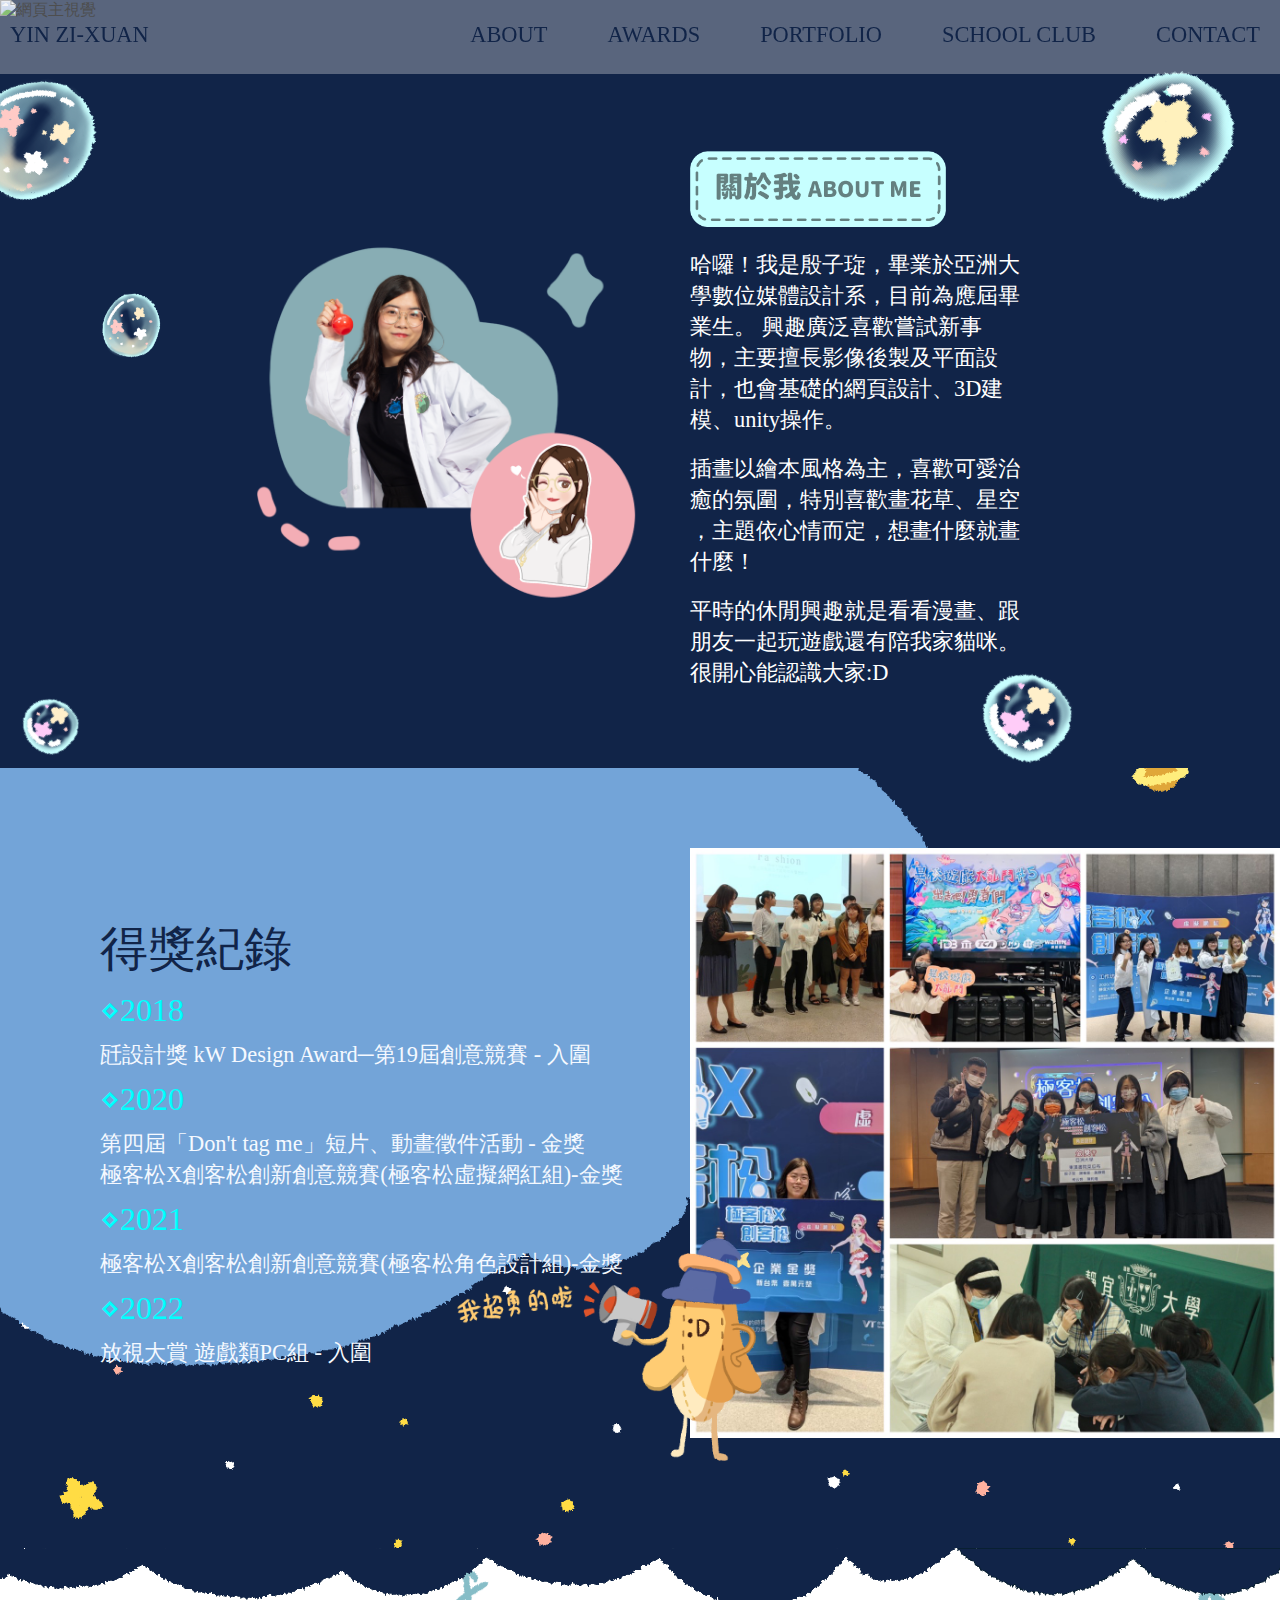
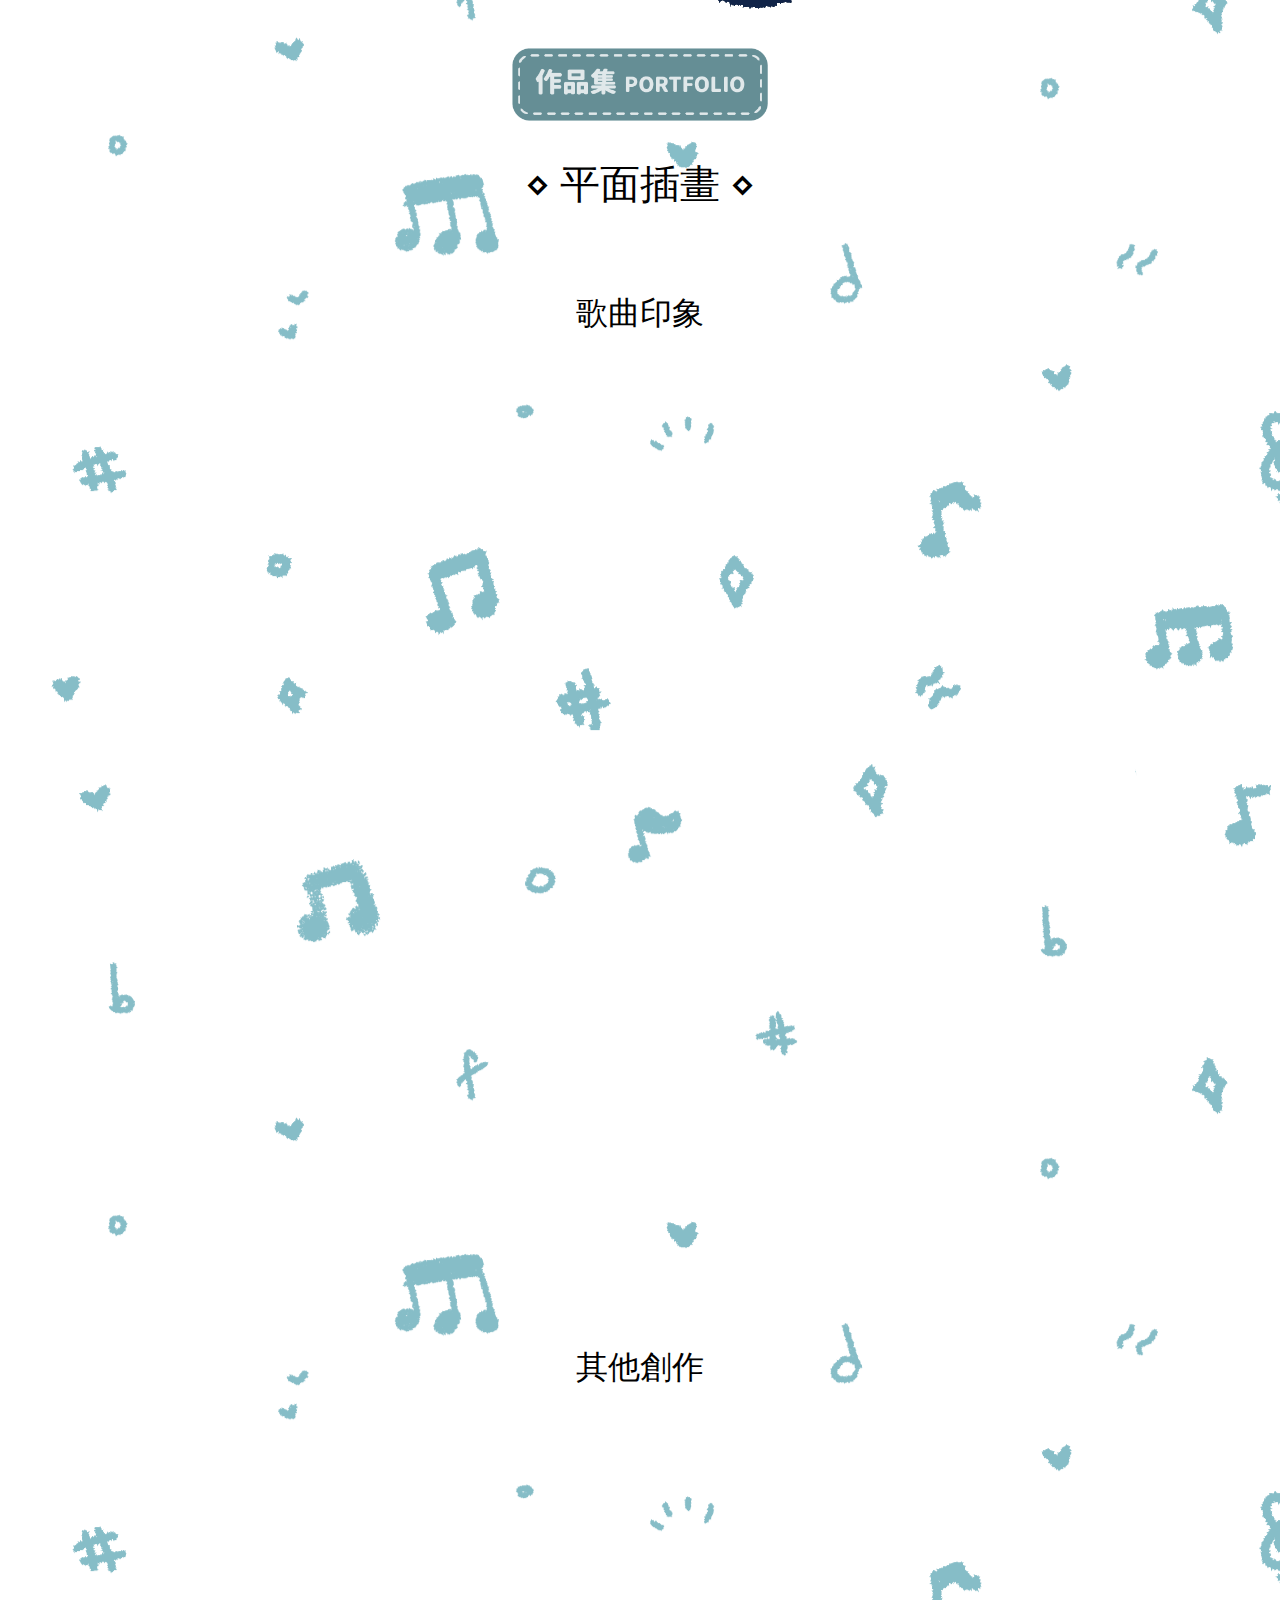
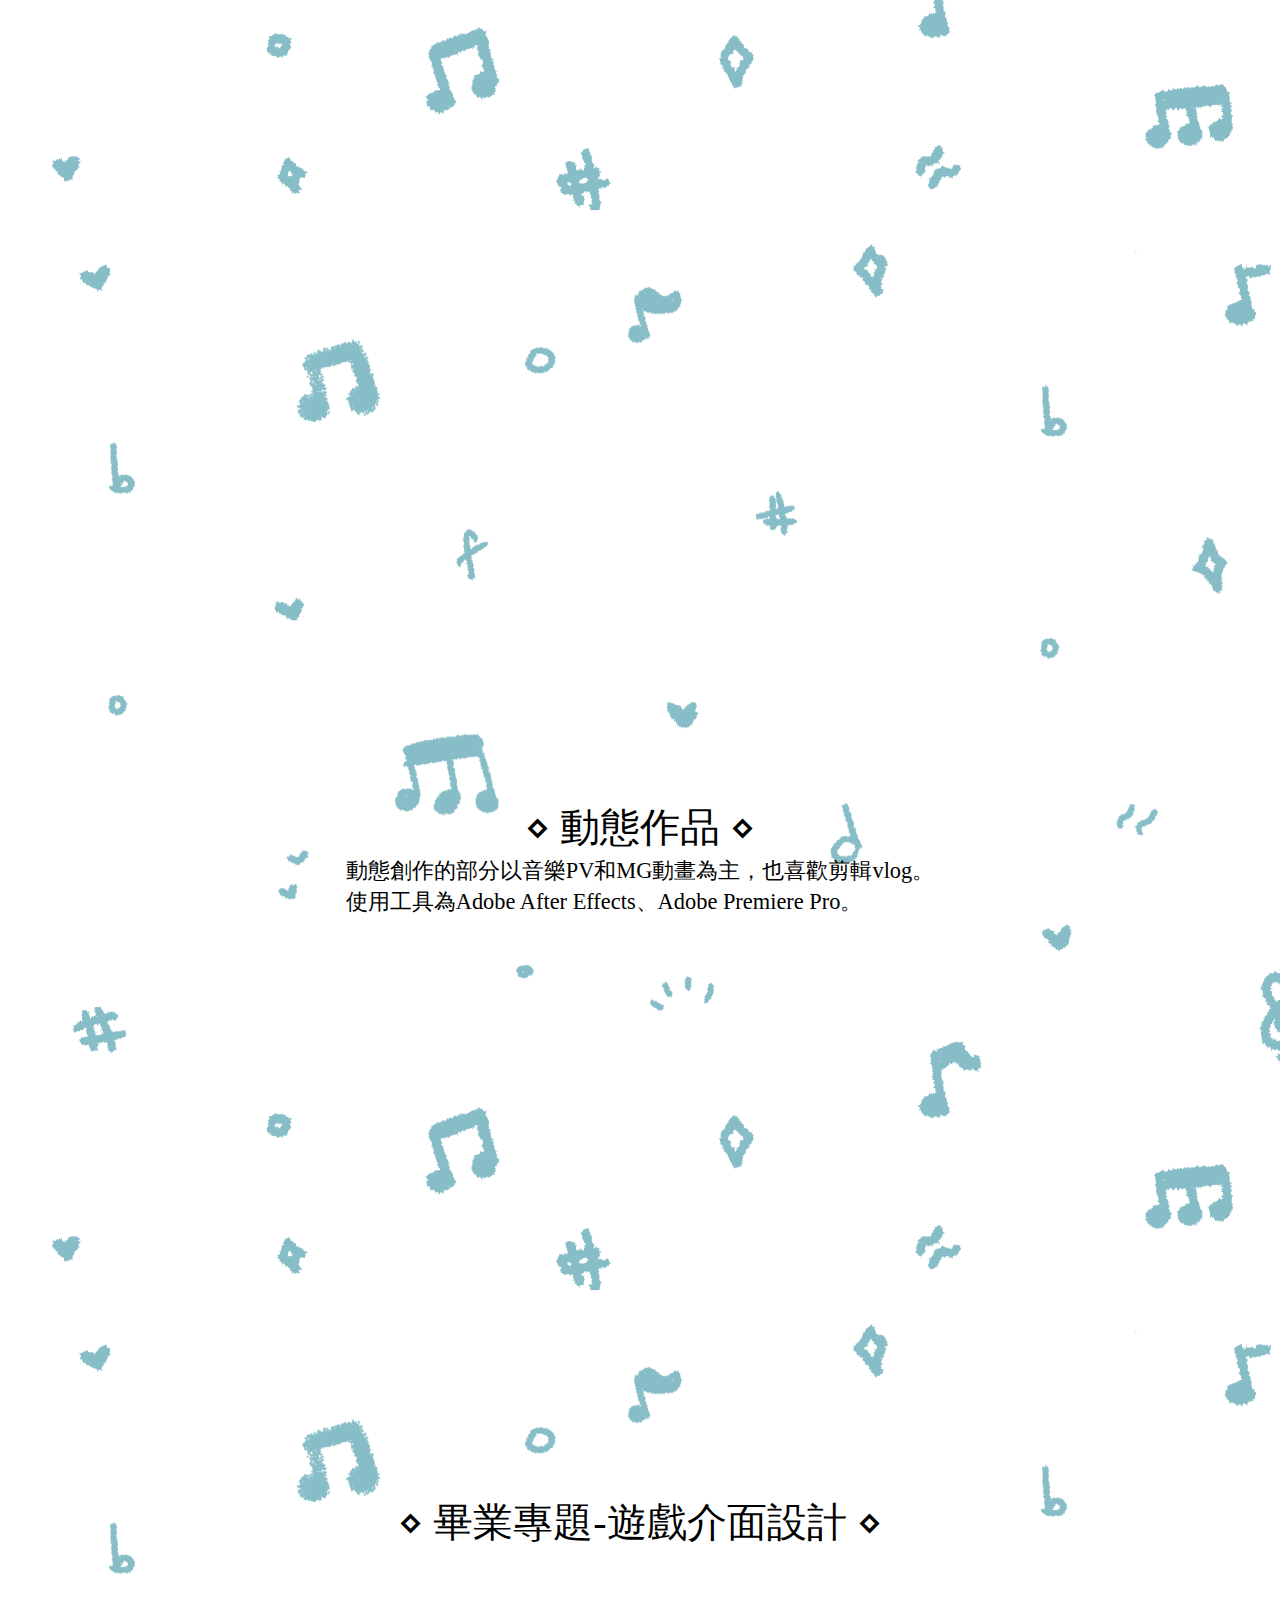
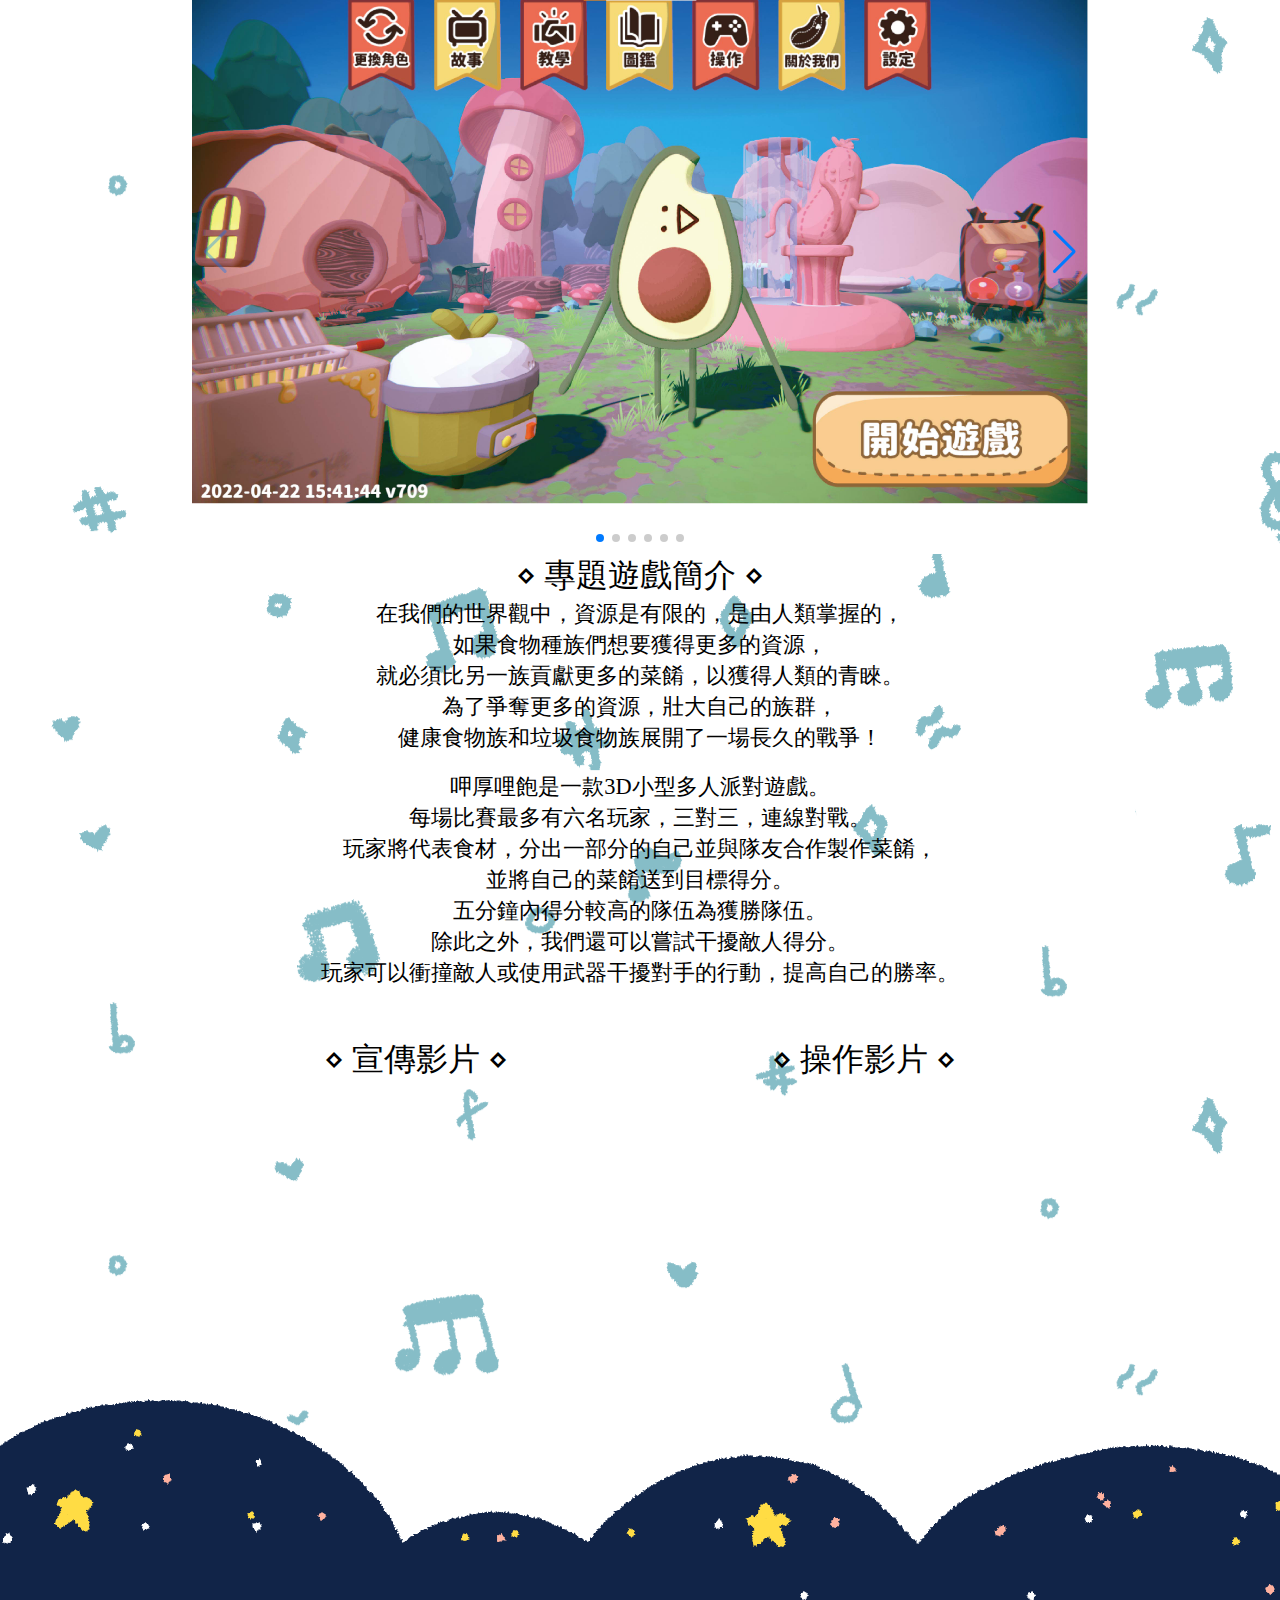
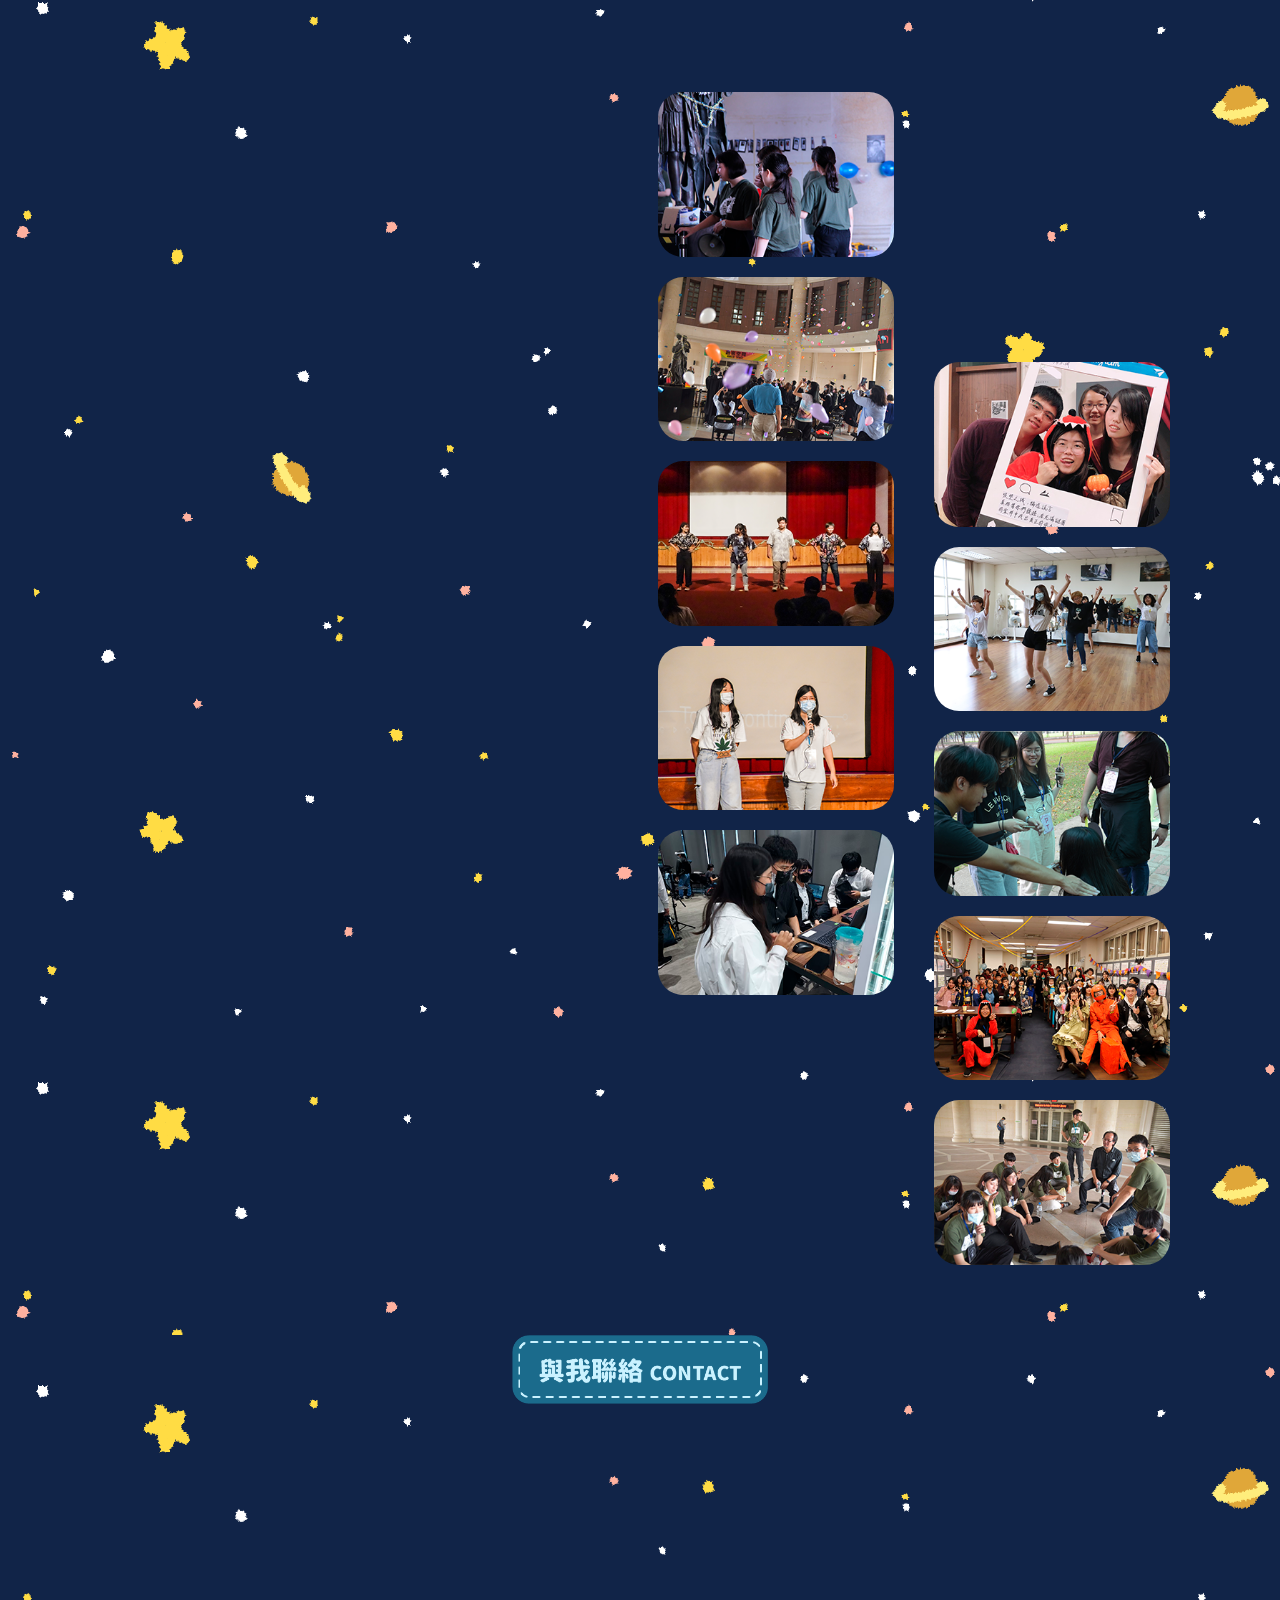
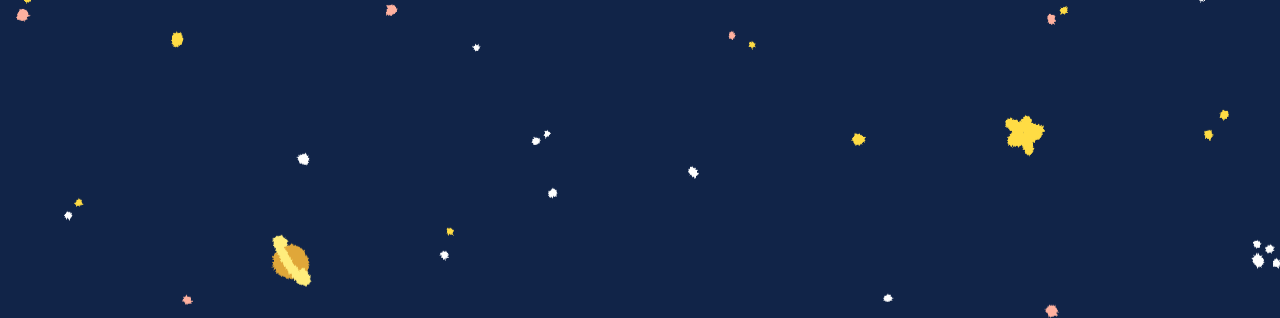
==== commit fc7a1abd: "響應式完成" ====
--- a/index.html
+++ b/index.html
@@ -19,19 +19,6 @@
     <header>
         <a name="Top"></a>
         <section id="index">
-            <button><svg xmlns="http://www.w3.org/2000/svg" fill="currentColor" class="bi bi-list" viewBox="0 0 16 16">
-                    <path fill-rule="evenodd"
-                        d="M2.5 12a.5.5 0 0 1 .5-.5h10a.5.5 0 0 1 0 1H3a.5.5 0 0 1-.5-.5zm0-4a.5.5 0 0 1 .5-.5h10a.5.5 0 0 1 0 1H3a.5.5 0 0 1-.5-.5zm0-4a.5.5 0 0 1 .5-.5h10a.5.5 0 0 1 0 1H3a.5.5 0 0 1-.5-.5z" />
-                </svg></button>
-            <div>
-                <ul>
-                    <li><a id="btn_ABout" href="#">ABOUT</a></li>
-                    <li><a id="btn_AWARDS" href="#">AWARDS<br></a></li>
-                    <li><a id="btn_PORTFOLIO" href="#">PORTFOLIO</a></li>
-                    <li><a id="btn_SCHOOL" href="#">SCHOOL CLUB</a></li>
-                    <li><a id="btn_CONTACT" href="#">CONTACT</a></li>
-                </ul>
-            </div>
 
             <nav>
                 <a id="btn_Top" href="#">YIN ZI-XUAN</a>
@@ -63,7 +50,7 @@
                 <img src="./img/about.png" alt="殷子琁">
                 <div>
                     <div>
-                        <img class="titleimg" src="./img/title/about.png" width="200px" alt="">
+                        <img class="titleimg" src="./img/title/about.png" alt="">
                     </div>
                     <br>
                     <span>哈囉！我是殷子琁，畢業於亞洲大學數位媒體設計系，目前為應屆畢業生。
@@ -95,9 +82,9 @@
                     <span>瓩設計獎 kW Design Award─第19屆創意競賽 - 入圍</span>
                     <span class="title2">⋄2020</span>
                     <span>第四屆「Don't tag me」短片、動畫徵件活動 - 金獎</span>
-                    <span>極客松X創客松創新創意競賽（極客松虛擬網紅組） - 金獎</span>
+                    <span>極客松X創客松創新創意競賽(極客松虛擬網紅組)-金獎</span>
                     <span class="title2">⋄2021</span>
-                    <span>極客松X創客松創新創意競賽（極客松角色設計組）- 金獎</span>
+                    <span>極客松X創客松創新創意競賽(極客松角色設計組)-金獎</span>
                     <span class="title2">⋄2022</span>
                     <span>放視大賞 遊戲類PC組 - 入圍</span>
                 </div>
@@ -208,7 +195,7 @@
 
             <div id="P_foodwar">
                 <span class="title_txt">⋄ 畢業專題-遊戲介面設計 ⋄</span>
-                <div class="swiper mySwiper wow animate__animated animate__fadeInUp">
+                <div class="swiper mySwiper">
                     <div class="swiper-wrapper">
                         <div class="swiper-slide"><img src="./img/carousel_1.jpg" alt=""></div>
                         <div class="swiper-slide"><img src="./img/carousel_2.png" alt=""></div>
@@ -238,14 +225,14 @@
                         <div>
                             <div>
                                 <span class="title2">⋄ 宣傳影片 ⋄</span>
-                                <iframe width="560" height="315" src="https://www.youtube.com/embed/FghEa6_rdyA"
+                                <iframe src="https://www.youtube.com/embed/FghEa6_rdyA"
                                     title="YouTube video player" frameborder="0"
                                     allow="accelerometer; autoplay; clipboard-write; encrypted-media; gyroscope; picture-in-picture"
                                     allowfullscreen></iframe>
                             </div>
                             <div>
                                 <span class="title2">⋄ 操作影片 ⋄</span>
-                                <iframe width="560" height="315" src="https://www.youtube.com/embed/_24FpoMENUA"
+                                <iframe src="https://www.youtube.com/embed/_24FpoMENUA"
                                     title="YouTube video player" frameborder="0"
                                     allow="accelerometer; autoplay; clipboard-write; encrypted-media; gyroscope; picture-in-picture"
                                     allowfullscreen></iframe>
--- a/index.css
+++ b/index.css
@@ -119,23 +119,6 @@
     position: relative;
 }
 
-#index>button{
-    width: 75px;
-    height: 75px;
-    display: none;
-    position: fixed;
-    z-index: 100;
-    top: 10px;
-    right: 10px;
-    border-radius: 50px;
-    border: 4px solid var(--White);
-    background-color:var(--MainBlue);
-}
-
-#index>button>svg{
-    color: #fff;
-    width: 35px;
-}
 
 #index>img {
     width: 100%;
@@ -226,6 +209,10 @@
 
 #P_draw {
     text-align: center;
+}
+
+#P_animate>div:nth-child(1){
+    background-color: #f5f9ff;
 }
 
 #P_animate>div>a>div {
@@ -260,12 +247,12 @@
 }
 
 #P_animate>div>a>div>img {
-    width: 25vw;
+    width: 100%;
     margin-bottom: 40px;
     border-radius: 30px 30px 0 0;
 }
 
-#P_animate {
+#P_animate{
     padding: 80px 0;
 }
 
@@ -281,6 +268,10 @@
 #P_foodwar>div>div>div {
     display: flex;
     padding: 50px 0;
+}
+
+#P_foodwar>div>div>div>div{
+    flex-direction:column;
 }
 
 /* ------------------------ */
@@ -305,6 +296,10 @@
     object-fit: cover;
 }
 
+iframe{
+    width: 30vw;
+    height: 316px;
+}
 /* ----------------------------------- */
 
 
@@ -484,6 +479,15 @@
 
 }
 
+#nameText,#emailText,#subText{
+    width: 40vw;
+    height: 50px;
+}
+#bodyText{
+    width: 40vw;
+    height: 100px;
+}
+
 
 /* 背景裝飾 */
 #BG_bubble {
@@ -552,6 +556,19 @@
     border-radius: 5px;
 }
 
+@media (max-width:1050px){
+nav{
+    font-size: 1.2rem;
+}
+
+#index>div{
+    left: 100px;
+}
+
+#index>div>span{
+    font-size: 3rem;
+}
+}
 
 @media (max-width:720px) {
     nav {
@@ -629,6 +646,11 @@
         grid-template-columns: 1fr 1fr;
     }
 
+    .wrapper>div{
+        width: 40vw;
+        height: 300px;
+    }
+
     #card {
         flex-direction: column;
     }
@@ -738,4 +760,85 @@
     #index>button{
         display: block;
     }
+}
+
+@media (max-width:450px){
+    
+    #index>div>span{
+        font-size: 1.5rem;
+    }
+
+    span {
+        font-size: 0.5rem;
+    }
+    #AWARDS>div {
+        align-items: center;
+        justify-content: center;
+    }
+
+    iframe{
+        width: 80vw;
+    }
+
+    #SCHOOL_CLUB div{
+       width: 100%;
+       padding: 20px;
+       text-align: center;
+    }
+
+    .wrapper>div{
+        width: 40vw;
+        height: 150px;
+    }
+
+    .swiper-slide img {
+        object-fit: cover;
+    }
+
+    #card>a{
+        padding: 20px;
+    }
+
+    #P_animate>div>a>div{
+        width: 50vw;
+    }
+
+    #P_animate>div>a>div>img {
+        width: 100%;
+    }
+
+    #index>button{
+        width: 50px;
+        height: 50px;
+    }
+
+    #index>button>svg{
+        width: 20px;
+    }
+
+    #BG_bubble1{
+        width: 50px;
+    }
+
+    #BG_bubble2{
+        width: 50px;
+    }
+
+    #BG_bubble3{
+        width: 40px;
+        left: 10px;
+    }
+
+    #BG_bubble4{
+        width: 60px;
+        right: 30px;
+        bottom: 0px;
+    }
+
+    #Banana_Talk {
+        position: absolute;
+        bottom: 30px;
+        left: 200px;
+        width: 40vw;
+    }
 }